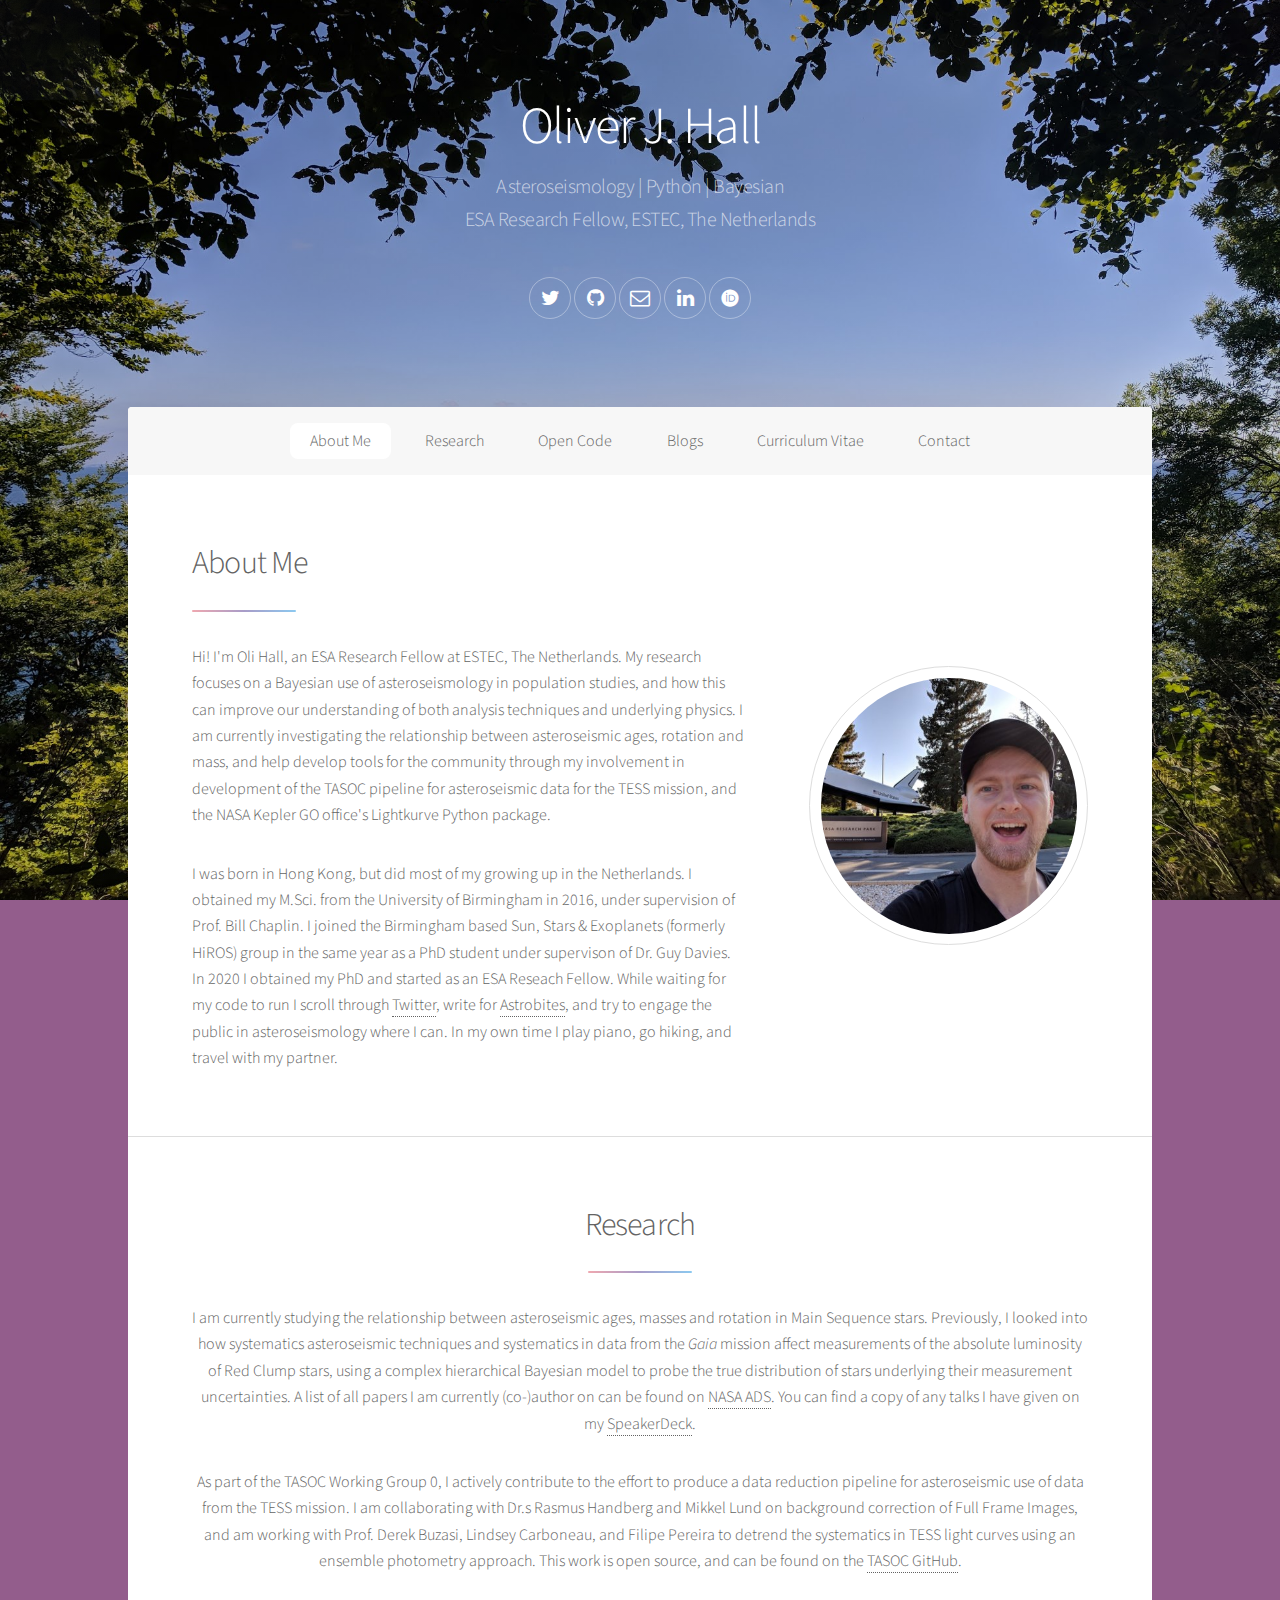
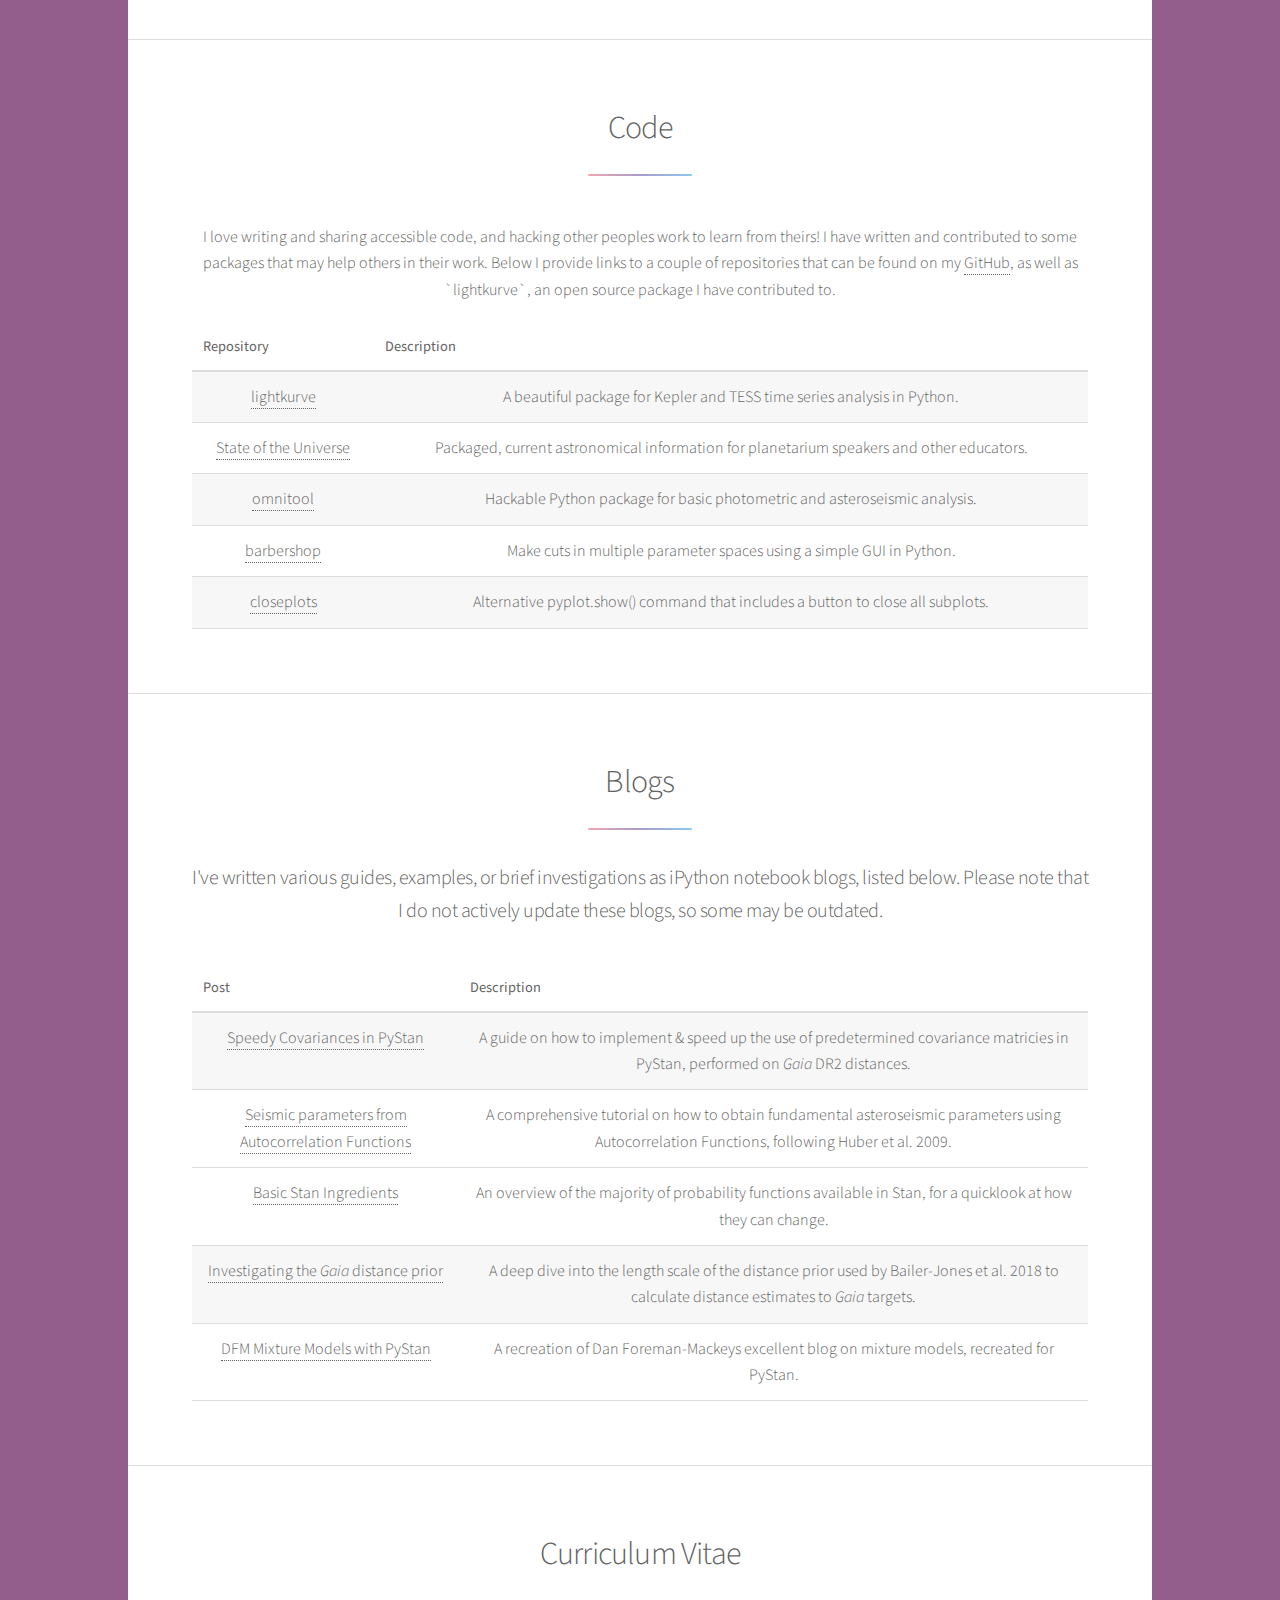
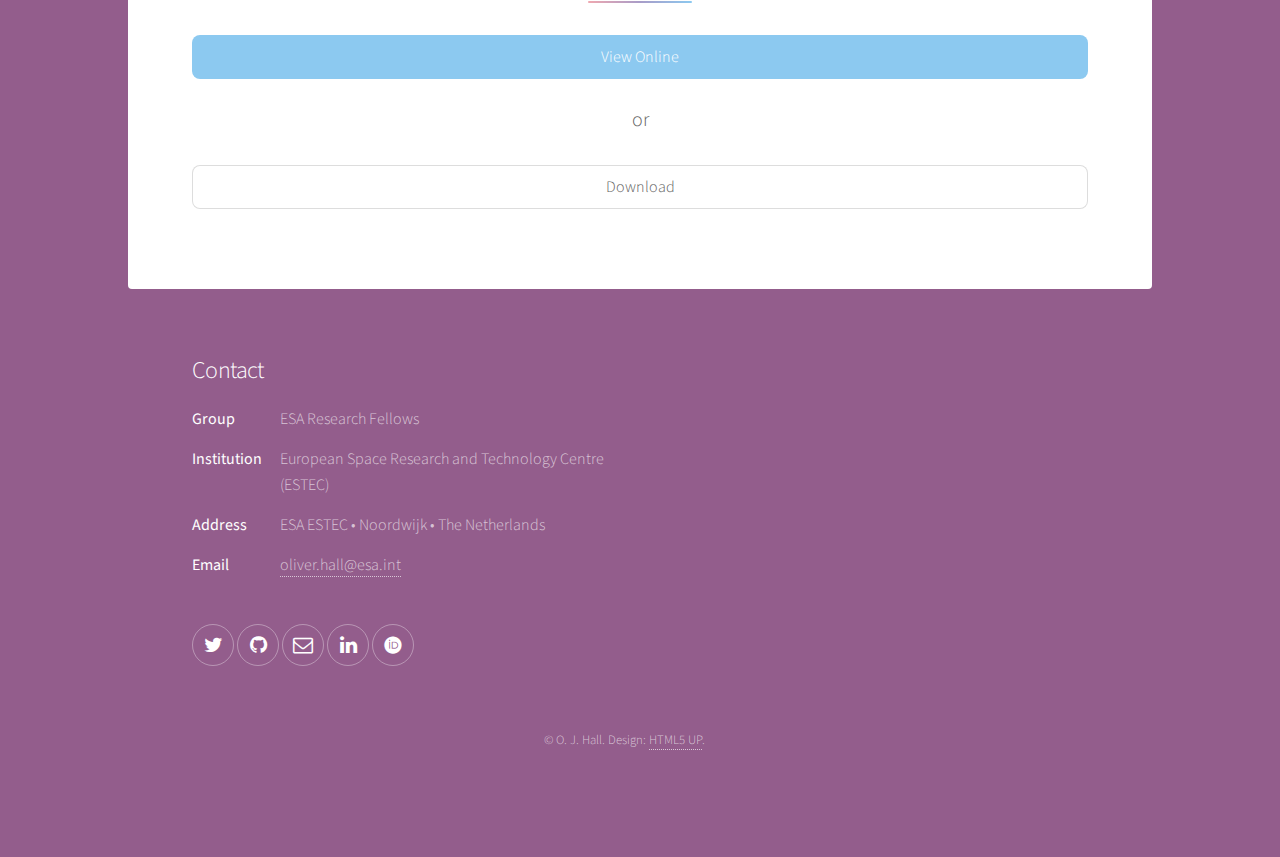
==== index.html @ f4981fb3 "Added new location" ====
<!DOCTYPE HTML>
<!--
	Stellar by HTML5 UP
	html5up.net | @ajlkn
	Free for personal and commercial use under the CCA 3.0 license (html5up.net/license)
-->
<html>
	<head>
		<title>O. J. Hall - Asteroseismologist</title>
		<meta charset="utf-8" />
		<meta name="viewport" content="width=device-width, initial-scale=1" />
		<link rel="stylesheet" href="assets/css/main.css" />
		<script src="//code.jquery.com/jquery-1.10.2.js"></script>
		<script>
			$(function(){
				$("#footer").load("footer.html");
			});
		</script>

		<!--[if lte IE 8]><script src="assets/js/ie/html5shiv.js"></script><![endif]-->
		<!--[if lte IE 9]><link rel="stylesheet" href="assets/css/ie9.css" /><![endif]-->
		<!--[if lte IE 8]><link rel="stylesheet" href="assets/css/ie8.css" /><![endif]-->

	</head>
	<body>

		<!-- Wrapper -->
			<div id="wrapper">

				<!-- Header -->
					<header id="header" class="alt">
						<!-- <span class="logo"><img src="images/avatar.png" alt="" /></span> -->
						<h1>Oliver J. Hall</text></h1>
					<p>Asteroseismology  |  Python  |  Bayesian<br/>
						ESA Research Fellow, ESTEC, The Netherlands<br/>
						<ul class="icons">
							<a href="https://www.twitter.com/asteronomer" class="icon fa-twitter alt"><span class="label">Twitter</span></a></li>
							<a href="https://www.github.com/ojhall94" class="icon fa-github alt"><span class="label">GitHub</span></a></li>
							<a href="mailto:oliver.hall@esa.int" class="icon fa-envelope-o alt"><span class="label">Email</span></a></li>
							<a href="https://www.linkedin.com/in/ojhall94/" class="icon fa-linkedin alt"><span class="label">LinkedIn</span></a></li>
							<a href="https://orcid.org/0000-0002-0468-4775" class="iconai ai-orcid alt"><span class="label">Orcid ID</span></a></li>
						</ul>
					</p>
					</header>

				<!-- Nav -->
					<nav id="nav">
						<ul>
							<li><a href="#intro" class="active">About Me</a></li>
							<li><a href="#research">Research</a></li>
							<li><a href="#code">Open Code</a></li>
							<li><a href="#blogs">Blogs</a></li>
							<li><a href="#cv">Curriculum Vitae</a></li>
							<li><a href="#footer">Contact</a></li>
						</ul>
					</nav>

				<!-- Main -->
					<div id="main">

						<!-- Introduction -->
							<section id="intro" class="main">
								<div class="spotlight">
									<div class="content">
										<header class="major">
											<h2>About Me</h2>
										</header>
										<p>Hi! I'm Oli Hall, an ESA Research Fellow at ESTEC, The Netherlands.
											My research focuses on a Bayesian use of asteroseismology in population studies,
											and how this can improve our understanding of both analysis techniques and underlying physics.
											I am currently investigating the relationship between asteroseismic ages, rotation and mass,
											and help develop tools for the community through my involvement in development of the TASOC pipeline for asteroseismic data
											for the TESS mission, and the NASA Kepler GO office's Lightkurve Python package.</p>

										<p>I was born in Hong Kong, but did most of my growing up in the Netherlands. I obtained my M.Sci. from the University of Birmingham in 2016,
											under supervision of Prof. Bill Chaplin. I joined the Birmingham based Sun, Stars & Exoplanets (formerly HiROS) group in the same year as a PhD
											student under supervison of Dr. Guy Davies. In 2020 I obtained my PhD and started as an ESA Reseach Fellow. While waiting for my code to run I scroll through <a href="https://www.twitter.com/asteronomer">Twitter</a>,
											write for <a href="https://www.astrobites.com">Astrobites</a>, and try to engage the public in asteroseismology where I can.
											In my own time I play piano, go hiking, and travel with my partner.
									</div>
									<span class="image"><img src="images/avatar3.jpg" alt="" /></span>
								</div>
							</section>

						<!-- First Section -->
							<section id="research" class="main special">
								<div class="spotlight">
									<div class="content">
								<header class="major">
									<h2>Research</h2>
								</header>

									<p>I am currently studying the relationship between asteroseismic ages, masses and rotation in Main Sequence stars.
										Previously, I looked into how systematics asteroseismic techniques and systematics in data from the <i>Gaia</i> mission affect
										measurements of the absolute luminosity of Red Clump stars, using a complex hierarchical Bayesian model to probe the true distribution
										of stars underlying their measurement uncertainties.

									A list of all papers I am currently (co-)author on can be found on
									<a href="https://ui.adsabs.harvard.edu/#search/q=orcid%3A0000-0002-0468-4775&sort=date%20desc%2C%20bibcode%20desc&p_=0">NASA ADS</a>.
									You can find a copy of any talks I have given on my <a href="https://speakerdeck.com/ojhall94">SpeakerDeck</a>.
								</p>
								<p>As part of the TASOC Working Group 0, I actively contribute to the effort to produce a data reduction pipeline for asteroseismic use of data from the TESS mission.
									I am collaborating with Dr.s Rasmus Handberg and Mikkel Lund on background correction of Full Frame Images, and am working with Prof. Derek Buzasi, Lindsey Carboneau, and Filipe Pereira to detrend
									the systematics in TESS light curves using an ensemble photometry approach. This work is open source, and can be found on the <a href="https://www.github.com/TASOC">TASOC GitHub</a>.
								</div>
							</div>
							</section>

						<!-- Second Section -->
							<section id="code" class="main special">
								<header class="major">
									<h2>Code</h2>
								</header>

									<p>I love writing and sharing accessible code, and hacking other peoples work to learn from theirs!
								  I have written and contributed to some packages that may help others in their work.
									Below I provide links to a couple of repositories
								that can be found on my <a href="https://www.github.com/ojhall94/">GitHub</a>, as well as `lightkurve`, an open source package I have contributed to.</p>
									<div class="table-wrapper">
									<table>
										<thead>
											<tr>
												<th>Repository</th>
												<th>Description</th>
											</tr>
										</thead>
										<tbody>
											<tr>
												<td><a href="https://github.com/KeplerGO/lightkurve">lightkurve</a></td>
												<td>A beautiful package for Kepler and TESS time series analysis in Python.</td>
											</tr>
											<tr>
												<td><a href="https://github.com/ojhall94/stateoftheuniverse">State of the Universe</a></td>
												<td>Packaged, current astronomical information for planetarium speakers and other educators.</td>
											</tr>
											<tr>
												<td><a href="https://github.com/ojhall94/omnitool">omnitool</a></td>
												<td>Hackable Python package for basic photometric and asteroseismic analysis.</td>
											</tr>
											<tr>
												<td><a href="https://github.com/ojhall94/barbershop">barbershop</a></td>
												<td>Make cuts in multiple parameter spaces using a simple GUI in Python.</td>
											</tr>
											<tr>
												<td><a href="https://github.com/ojhall94/closeplots">closeplots</a></td>
												<td>Alternative pyplot.show() command that includes a button to close all subplots.</td>
											</tr>
										</tbody>
									</table>
								</div>

							</section>

						<!-- Get Started -->
							<section id="blogs" class="main special">
								<header class="major">
									<h2>Blogs</h2>
									<p>I've written various guides, examples, or brief investigations as iPython notebook blogs, listed below. Please note that I do not actively update these blogs, so some may be outdated.</p>
								</header>
								<div class="table-wrapper">
									<table>
										<thead>
											<tr>
												<th>Post</th>
												<th>Description</th>
											</tr>
										</thead>
										<tbody>
											<tr>
												<td><a href="blogs/covariances_blog.html">Speedy Covariances in PyStan</a></td>
												<td>A guide on how to implement & speed up the use of predetermined covariance matricies in PyStan, performed on <i>Gaia</i> DR2 distances.</td>
											</tr>
											<tr>
												<td><a href="blogs/autocorrelate.html">Seismic parameters from Autocorrelation Functions</a></td>
												<td>A comprehensive tutorial on how to obtain fundamental asteroseismic parameters using Autocorrelation Functions, following Huber et al. 2009.</td>
											</tr>
											<tr>
											<tr>
												<td><a href="blogs/raw_stan_ingredients.html">Basic Stan Ingredients</a></td>
												<td>An overview of the majority of probability functions available in Stan, for a quicklook at how they can change.</td>
											</tr>
											<tr>
												<td><a href="blogs/distances_blog.html">Investigating the <i>Gaia</i> distance prior</a></td>
												<td>A deep dive into the length scale of the distance prior used by Bailer-Jones et al. 2018 to calculate distance estimates to <i>Gaia</i> targets.</td>
											</tr>
											<tr>
												<td><a href="blogs/dfm_mm_stan_example.html">DFM Mixture Models with PyStan</a></td>
												<td>A recreation of Dan Foreman-Mackeys excellent blog on mixture models, recreated for PyStan.</td>
											</tr>
											<!-- <tr>
												<td><a href="blogs/covariances_blog.html">Parallax covariances in <i>Gaia</i> with Pystan</a></td>
												<td>A tutorial on how to account for parallax covariances when calculating distance from <i>Gaia</i> parallaxes, and how to optimise the process in Pystan.</td>
											</tr> -->
										</tbody>
									</table>
								</div>
							</section>

							<section id="cv", class="main special">
								<header class="major">
									<h2>Curriculum Vitae</h2>
									<ul class="actions vertical">
									<li><a href="ojhall-cv.pdf" class="button special fit">View Online</a></li>
									<br/>
									<h3>or</h3>
									<li><a href="ojhall-cv.pdf" class="button fit" download>Download</a></li>
								</ul>
							</section>

						<!-- Get Started -->

					</div>

				<!-- Footer -->
				<footer id="footer">
		      <script src="footer.js"></script>
				</footer>
			</div>

		<!-- Scripts -->
			<script src="assets/js/jquery.min.js"></script>
			<script src="assets/js/jquery.scrollex.min.js"></script>
			<script src="assets/js/jquery.scrolly.min.js"></script>
			<script src="assets/js/skel.min.js"></script>
			<script src="assets/js/util.js"></script>
			<!--[if lte IE 8]><script src="assets/js/ie/respond.min.js"></script><![endif]-->
			<script src="assets/js/main.js"></script>

	</body>
</html>
---- assets/css/main.css ----
@import url(font-awesome.min.css);
@import url(academicons.min.css);
@import "https://fonts.googleapis.com/css?family=Source+Sans+Pro:300,400";

/*
	Stellar by HTML5 UP
	html5up.net | @ajlkn
	Free for personal and commercial use under the CCA 3.0 license (html5up.net/license)
*/

/* Reset */

	html, body, div, span, applet, object, iframe, h1, h2, h3, h4, h5, h6, p, blockquote, pre, a, abbr, acronym, address, big, cite, code, del, dfn, em, img, ins, kbd, q, s, samp, small, strike, strong, sub, sup, tt, var, b, u, i, center, dl, dt, dd, ol, ul, li, fieldset, form, label, legend, table, caption, tbody, tfoot, thead, tr, th, td, article, aside, canvas, details, embed, figure, figcaption, footer, header, hgroup, menu, nav, output, ruby, section, summary, time, mark, audio, video {
		margin: 0;
		padding: 0;
		border: 0;
		font-size: 100%;
		font: inherit;
		vertical-align: baseline;
	}

	article, aside, details, figcaption, figure, footer, header, hgroup, menu, nav, section {
		display: block;
	}

	body {
		line-height: 1;
	}

	ol, ul {
		list-style: none;
	}

	blockquote, q {
		quotes: none;
	}

	blockquote:before, blockquote:after, q:before, q:after {
		content: '';
		content: none;
	}

	table {
		border-collapse: collapse;
		border-spacing: 0;
	}

	body {
		-webkit-text-size-adjust: none;
	}

/* Box Model */

	*, *:before, *:after {
		-moz-box-sizing: border-box;
		-webkit-box-sizing: border-box;
		box-sizing: border-box;
	}

/* Grid */

	.row {
		border-bottom: solid 1px transparent;
		-moz-box-sizing: border-box;
		-webkit-box-sizing: border-box;
		box-sizing: border-box;
	}

	.row > * {
		float: left;
		-moz-box-sizing: border-box;
		-webkit-box-sizing: border-box;
		box-sizing: border-box;
	}

	.row:after, .row:before {
		content: '';
		display: block;
		clear: both;
		height: 0;
	}

	.row.uniform > * > :first-child {
		margin-top: 0;
	}

	.row.uniform > * > :last-child {
		margin-bottom: 0;
	}

	.row.\30 \25 > * {
		padding: 0 0 0 0em;
	}

	.row.\30 \25 {
		margin: 0 0 -1px 0em;
	}

	.row.uniform.\30 \25 > * {
		padding: 0em 0 0 0em;
	}

	.row.uniform.\30 \25 {
		margin: 0em 0 -1px 0em;
	}

	.row > * {
		padding: 0 0 0 1.5em;
	}

	.row {
		margin: 0 0 -1px -1.5em;
	}

	.row.uniform > * {
		padding: 1.5em 0 0 1.5em;
	}

	.row.uniform {
		margin: -1.5em 0 -1px -1.5em;
	}

	.row.\32 00\25 > * {
		padding: 0 0 0 3em;
	}

	.row.\32 00\25 {
		margin: 0 0 -1px -3em;
	}

	.row.uniform.\32 00\25 > * {
		padding: 3em 0 0 3em;
	}

	.row.uniform.\32 00\25 {
		margin: -3em 0 -1px -3em;
	}

	.row.\31 50\25 > * {
		padding: 0 0 0 2.25em;
	}

	.row.\31 50\25 {
		margin: 0 0 -1px -2.25em;
	}

	.row.uniform.\31 50\25 > * {
		padding: 2.25em 0 0 2.25em;
	}

	.row.uniform.\31 50\25 {
		margin: -2.25em 0 -1px -2.25em;
	}

	.row.\35 0\25 > * {
		padding: 0 0 0 0.75em;
	}

	.row.\35 0\25 {
		margin: 0 0 -1px -0.75em;
	}

	.row.uniform.\35 0\25 > * {
		padding: 0.75em 0 0 0.75em;
	}

	.row.uniform.\35 0\25 {
		margin: -0.75em 0 -1px -0.75em;
	}

	.row.\32 5\25 > * {
		padding: 0 0 0 0.375em;
	}

	.row.\32 5\25 {
		margin: 0 0 -1px -0.375em;
	}

	.row.uniform.\32 5\25 > * {
		padding: 0.375em 0 0 0.375em;
	}

	.row.uniform.\32 5\25 {
		margin: -0.375em 0 -1px -0.375em;
	}

	.\31 2u, .\31 2u\24 {
		width: 100%;
		clear: none;
		margin-left: 0;
	}

	.\31 1u, .\31 1u\24 {
		width: 91.6666666667%;
		clear: none;
		margin-left: 0;
	}

	.\31 0u, .\31 0u\24 {
		width: 83.3333333333%;
		clear: none;
		margin-left: 0;
	}

	.\39 u, .\39 u\24 {
		width: 75%;
		clear: none;
		margin-left: 0;
	}

	.\38 u, .\38 u\24 {
		width: 66.6666666667%;
		clear: none;
		margin-left: 0;
	}

	.\37 u, .\37 u\24 {
		width: 58.3333333333%;
		clear: none;
		margin-left: 0;
	}

	.\36 u, .\36 u\24 {
		width: 50%;
		clear: none;
		margin-left: 0;
	}

	.\35 u, .\35 u\24 {
		width: 41.6666666667%;
		clear: none;
		margin-left: 0;
	}

	.\34 u, .\34 u\24 {
		width: 33.3333333333%;
		clear: none;
		margin-left: 0;
	}

	.\33 u, .\33 u\24 {
		width: 25%;
		clear: none;
		margin-left: 0;
	}

	.\32 u, .\32 u\24 {
		width: 16.6666666667%;
		clear: none;
		margin-left: 0;
	}

	.\31 u, .\31 u\24 {
		width: 8.3333333333%;
		clear: none;
		margin-left: 0;
	}

	.\31 2u\24 + *,
	.\31 1u\24 + *,
	.\31 0u\24 + *,
	.\39 u\24 + *,
	.\38 u\24 + *,
	.\37 u\24 + *,
	.\36 u\24 + *,
	.\35 u\24 + *,
	.\34 u\24 + *,
	.\33 u\24 + *,
	.\32 u\24 + *,
	.\31 u\24 + * {
		clear: left;
	}

	.\-11u {
		margin-left: 91.66667%;
	}

	.\-10u {
		margin-left: 83.33333%;
	}

	.\-9u {
		margin-left: 75%;
	}

	.\-8u {
		margin-left: 66.66667%;
	}

	.\-7u {
		margin-left: 58.33333%;
	}

	.\-6u {
		margin-left: 50%;
	}

	.\-5u {
		margin-left: 41.66667%;
	}

	.\-4u {
		margin-left: 33.33333%;
	}

	.\-3u {
		margin-left: 25%;
	}

	.\-2u {
		margin-left: 16.66667%;
	}

	.\-1u {
		margin-left: 8.33333%;
	}

	@media screen and (max-width: 1680px) {

		.row > * {
			padding: 0 0 0 1.5em;
		}

		.row {
			margin: 0 0 -1px -1.5em;
		}

		.row.uniform > * {
			padding: 1.5em 0 0 1.5em;
		}

		.row.uniform {
			margin: -1.5em 0 -1px -1.5em;
		}

		.row.\32 00\25 > * {
			padding: 0 0 0 3em;
		}

		.row.\32 00\25 {
			margin: 0 0 -1px -3em;
		}

		.row.uniform.\32 00\25 > * {
			padding: 3em 0 0 3em;
		}

		.row.uniform.\32 00\25 {
			margin: -3em 0 -1px -3em;
		}

		.row.\31 50\25 > * {
			padding: 0 0 0 2.25em;
		}

		.row.\31 50\25 {
			margin: 0 0 -1px -2.25em;
		}

		.row.uniform.\31 50\25 > * {
			padding: 2.25em 0 0 2.25em;
		}

		.row.uniform.\31 50\25 {
			margin: -2.25em 0 -1px -2.25em;
		}

		.row.\35 0\25 > * {
			padding: 0 0 0 0.75em;
		}

		.row.\35 0\25 {
			margin: 0 0 -1px -0.75em;
		}

		.row.uniform.\35 0\25 > * {
			padding: 0.75em 0 0 0.75em;
		}

		.row.uniform.\35 0\25 {
			margin: -0.75em 0 -1px -0.75em;
		}

		.row.\32 5\25 > * {
			padding: 0 0 0 0.375em;
		}

		.row.\32 5\25 {
			margin: 0 0 -1px -0.375em;
		}

		.row.uniform.\32 5\25 > * {
			padding: 0.375em 0 0 0.375em;
		}

		.row.uniform.\32 5\25 {
			margin: -0.375em 0 -1px -0.375em;
		}

		.\31 2u\28xlarge\29, .\31 2u\24\28xlarge\29 {
			width: 100%;
			clear: none;
			margin-left: 0;
		}

		.\31 1u\28xlarge\29, .\31 1u\24\28xlarge\29 {
			width: 91.6666666667%;
			clear: none;
			margin-left: 0;
		}

		.\31 0u\28xlarge\29, .\31 0u\24\28xlarge\29 {
			width: 83.3333333333%;
			clear: none;
			margin-left: 0;
		}

		.\39 u\28xlarge\29, .\39 u\24\28xlarge\29 {
			width: 75%;
			clear: none;
			margin-left: 0;
		}

		.\38 u\28xlarge\29, .\38 u\24\28xlarge\29 {
			width: 66.6666666667%;
			clear: none;
			margin-left: 0;
		}

		.\37 u\28xlarge\29, .\37 u\24\28xlarge\29 {
			width: 58.3333333333%;
			clear: none;
			margin-left: 0;
		}

		.\36 u\28xlarge\29, .\36 u\24\28xlarge\29 {
			width: 50%;
			clear: none;
			margin-left: 0;
		}

		.\35 u\28xlarge\29, .\35 u\24\28xlarge\29 {
			width: 41.6666666667%;
			clear: none;
			margin-left: 0;
		}

		.\34 u\28xlarge\29, .\34 u\24\28xlarge\29 {
			width: 33.3333333333%;
			clear: none;
			margin-left: 0;
		}

		.\33 u\28xlarge\29, .\33 u\24\28xlarge\29 {
			width: 25%;
			clear: none;
			margin-left: 0;
		}

		.\32 u\28xlarge\29, .\32 u\24\28xlarge\29 {
			width: 16.6666666667%;
			clear: none;
			margin-left: 0;
		}

		.\31 u\28xlarge\29, .\31 u\24\28xlarge\29 {
			width: 8.3333333333%;
			clear: none;
			margin-left: 0;
		}

		.\31 2u\24\28xlarge\29 + *,
		.\31 1u\24\28xlarge\29 + *,
		.\31 0u\24\28xlarge\29 + *,
		.\39 u\24\28xlarge\29 + *,
		.\38 u\24\28xlarge\29 + *,
		.\37 u\24\28xlarge\29 + *,
		.\36 u\24\28xlarge\29 + *,
		.\35 u\24\28xlarge\29 + *,
		.\34 u\24\28xlarge\29 + *,
		.\33 u\24\28xlarge\29 + *,
		.\32 u\24\28xlarge\29 + *,
		.\31 u\24\28xlarge\29 + * {
			clear: left;
		}

		.\-11u\28xlarge\29 {
			margin-left: 91.66667%;
		}

		.\-10u\28xlarge\29 {
			margin-left: 83.33333%;
		}

		.\-9u\28xlarge\29 {
			margin-left: 75%;
		}

		.\-8u\28xlarge\29 {
			margin-left: 66.66667%;
		}

		.\-7u\28xlarge\29 {
			margin-left: 58.33333%;
		}

		.\-6u\28xlarge\29 {
			margin-left: 50%;
		}

		.\-5u\28xlarge\29 {
			margin-left: 41.66667%;
		}

		.\-4u\28xlarge\29 {
			margin-left: 33.33333%;
		}

		.\-3u\28xlarge\29 {
			margin-left: 25%;
		}

		.\-2u\28xlarge\29 {
			margin-left: 16.66667%;
		}

		.\-1u\28xlarge\29 {
			margin-left: 8.33333%;
		}

	}

	@media screen and (max-width: 1280px) {

		.row > * {
			padding: 0 0 0 1.5em;
		}

		.row {
			margin: 0 0 -1px -1.5em;
		}

		.row.uniform > * {
			padding: 1.5em 0 0 1.5em;
		}

		.row.uniform {
			margin: -1.5em 0 -1px -1.5em;
		}

		.row.\32 00\25 > * {
			padding: 0 0 0 3em;
		}

		.row.\32 00\25 {
			margin: 0 0 -1px -3em;
		}

		.row.uniform.\32 00\25 > * {
			padding: 3em 0 0 3em;
		}

		.row.uniform.\32 00\25 {
			margin: -3em 0 -1px -3em;
		}

		.row.\31 50\25 > * {
			padding: 0 0 0 2.25em;
		}

		.row.\31 50\25 {
			margin: 0 0 -1px -2.25em;
		}

		.row.uniform.\31 50\25 > * {
			padding: 2.25em 0 0 2.25em;
		}

		.row.uniform.\31 50\25 {
			margin: -2.25em 0 -1px -2.25em;
		}

		.row.\35 0\25 > * {
			padding: 0 0 0 0.75em;
		}

		.row.\35 0\25 {
			margin: 0 0 -1px -0.75em;
		}

		.row.uniform.\35 0\25 > * {
			padding: 0.75em 0 0 0.75em;
		}

		.row.uniform.\35 0\25 {
			margin: -0.75em 0 -1px -0.75em;
		}

		.row.\32 5\25 > * {
			padding: 0 0 0 0.375em;
		}

		.row.\32 5\25 {
			margin: 0 0 -1px -0.375em;
		}

		.row.uniform.\32 5\25 > * {
			padding: 0.375em 0 0 0.375em;
		}

		.row.uniform.\32 5\25 {
			margin: -0.375em 0 -1px -0.375em;
		}

		.\31 2u\28large\29, .\31 2u\24\28large\29 {
			width: 100%;
			clear: none;
			margin-left: 0;
		}

		.\31 1u\28large\29, .\31 1u\24\28large\29 {
			width: 91.6666666667%;
			clear: none;
			margin-left: 0;
		}

		.\31 0u\28large\29, .\31 0u\24\28large\29 {
			width: 83.3333333333%;
			clear: none;
			margin-left: 0;
		}

		.\39 u\28large\29, .\39 u\24\28large\29 {
			width: 75%;
			clear: none;
			margin-left: 0;
		}

		.\38 u\28large\29, .\38 u\24\28large\29 {
			width: 66.6666666667%;
			clear: none;
			margin-left: 0;
		}

		.\37 u\28large\29, .\37 u\24\28large\29 {
			width: 58.3333333333%;
			clear: none;
			margin-left: 0;
		}

		.\36 u\28large\29, .\36 u\24\28large\29 {
			width: 50%;
			clear: none;
			margin-left: 0;
		}

		.\35 u\28large\29, .\35 u\24\28large\29 {
			width: 41.6666666667%;
			clear: none;
			margin-left: 0;
		}

		.\34 u\28large\29, .\34 u\24\28large\29 {
			width: 33.3333333333%;
			clear: none;
			margin-left: 0;
		}

		.\33 u\28large\29, .\33 u\24\28large\29 {
			width: 25%;
			clear: none;
			margin-left: 0;
		}

		.\32 u\28large\29, .\32 u\24\28large\29 {
			width: 16.6666666667%;
			clear: none;
			margin-left: 0;
		}

		.\31 u\28large\29, .\31 u\24\28large\29 {
			width: 8.3333333333%;
			clear: none;
			margin-left: 0;
		}

		.\31 2u\24\28large\29 + *,
		.\31 1u\24\28large\29 + *,
		.\31 0u\24\28large\29 + *,
		.\39 u\24\28large\29 + *,
		.\38 u\24\28large\29 + *,
		.\37 u\24\28large\29 + *,
		.\36 u\24\28large\29 + *,
		.\35 u\24\28large\29 + *,
		.\34 u\24\28large\29 + *,
		.\33 u\24\28large\29 + *,
		.\32 u\24\28large\29 + *,
		.\31 u\24\28large\29 + * {
			clear: left;
		}

		.\-11u\28large\29 {
			margin-left: 91.66667%;
		}

		.\-10u\28large\29 {
			margin-left: 83.33333%;
		}

		.\-9u\28large\29 {
			margin-left: 75%;
		}

		.\-8u\28large\29 {
			margin-left: 66.66667%;
		}

		.\-7u\28large\29 {
			margin-left: 58.33333%;
		}

		.\-6u\28large\29 {
			margin-left: 50%;
		}

		.\-5u\28large\29 {
			margin-left: 41.66667%;
		}

		.\-4u\28large\29 {
			margin-left: 33.33333%;
		}

		.\-3u\28large\29 {
			margin-left: 25%;
		}

		.\-2u\28large\29 {
			margin-left: 16.66667%;
		}

		.\-1u\28large\29 {
			margin-left: 8.33333%;
		}

	}

	@media screen and (max-width: 980px) {

		.row > * {
			padding: 0 0 0 1.5em;
		}

		.row {
			margin: 0 0 -1px -1.5em;
		}

		.row.uniform > * {
			padding: 1.5em 0 0 1.5em;
		}

		.row.uniform {
			margin: -1.5em 0 -1px -1.5em;
		}

		.row.\32 00\25 > * {
			padding: 0 0 0 3em;
		}

		.row.\32 00\25 {
			margin: 0 0 -1px -3em;
		}

		.row.uniform.\32 00\25 > * {
			padding: 3em 0 0 3em;
		}

		.row.uniform.\32 00\25 {
			margin: -3em 0 -1px -3em;
		}

		.row.\31 50\25 > * {
			padding: 0 0 0 2.25em;
		}

		.row.\31 50\25 {
			margin: 0 0 -1px -2.25em;
		}

		.row.uniform.\31 50\25 > * {
			padding: 2.25em 0 0 2.25em;
		}

		.row.uniform.\31 50\25 {
			margin: -2.25em 0 -1px -2.25em;
		}

		.row.\35 0\25 > * {
			padding: 0 0 0 0.75em;
		}

		.row.\35 0\25 {
			margin: 0 0 -1px -0.75em;
		}

		.row.uniform.\35 0\25 > * {
			padding: 0.75em 0 0 0.75em;
		}

		.row.uniform.\35 0\25 {
			margin: -0.75em 0 -1px -0.75em;
		}

		.row.\32 5\25 > * {
			padding: 0 0 0 0.375em;
		}

		.row.\32 5\25 {
			margin: 0 0 -1px -0.375em;
		}

		.row.uniform.\32 5\25 > * {
			padding: 0.375em 0 0 0.375em;
		}

		.row.uniform.\32 5\25 {
			margin: -0.375em 0 -1px -0.375em;
		}

		.\31 2u\28medium\29, .\31 2u\24\28medium\29 {
			width: 100%;
			clear: none;
			margin-left: 0;
		}

		.\31 1u\28medium\29, .\31 1u\24\28medium\29 {
			width: 91.6666666667%;
			clear: none;
			margin-left: 0;
		}

		.\31 0u\28medium\29, .\31 0u\24\28medium\29 {
			width: 83.3333333333%;
			clear: none;
			margin-left: 0;
		}

		.\39 u\28medium\29, .\39 u\24\28medium\29 {
			width: 75%;
			clear: none;
			margin-left: 0;
		}

		.\38 u\28medium\29, .\38 u\24\28medium\29 {
			width: 66.6666666667%;
			clear: none;
			margin-left: 0;
		}

		.\37 u\28medium\29, .\37 u\24\28medium\29 {
			width: 58.3333333333%;
			clear: none;
			margin-left: 0;
		}

		.\36 u\28medium\29, .\36 u\24\28medium\29 {
			width: 50%;
			clear: none;
			margin-left: 0;
		}

		.\35 u\28medium\29, .\35 u\24\28medium\29 {
			width: 41.6666666667%;
			clear: none;
			margin-left: 0;
		}

		.\34 u\28medium\29, .\34 u\24\28medium\29 {
			width: 33.3333333333%;
			clear: none;
			margin-left: 0;
		}

		.\33 u\28medium\29, .\33 u\24\28medium\29 {
			width: 25%;
			clear: none;
			margin-left: 0;
		}

		.\32 u\28medium\29, .\32 u\24\28medium\29 {
			width: 16.6666666667%;
			clear: none;
			margin-left: 0;
		}

		.\31 u\28medium\29, .\31 u\24\28medium\29 {
			width: 8.3333333333%;
			clear: none;
			margin-left: 0;
		}

		.\31 2u\24\28medium\29 + *,
		.\31 1u\24\28medium\29 + *,
		.\31 0u\24\28medium\29 + *,
		.\39 u\24\28medium\29 + *,
		.\38 u\24\28medium\29 + *,
		.\37 u\24\28medium\29 + *,
		.\36 u\24\28medium\29 + *,
		.\35 u\24\28medium\29 + *,
		.\34 u\24\28medium\29 + *,
		.\33 u\24\28medium\29 + *,
		.\32 u\24\28medium\29 + *,
		.\31 u\24\28medium\29 + * {
			clear: left;
		}

		.\-11u\28medium\29 {
			margin-left: 91.66667%;
		}

		.\-10u\28medium\29 {
			margin-left: 83.33333%;
		}

		.\-9u\28medium\29 {
			margin-left: 75%;
		}

		.\-8u\28medium\29 {
			margin-left: 66.66667%;
		}

		.\-7u\28medium\29 {
			margin-left: 58.33333%;
		}

		.\-6u\28medium\29 {
			margin-left: 50%;
		}

		.\-5u\28medium\29 {
			margin-left: 41.66667%;
		}

		.\-4u\28medium\29 {
			margin-left: 33.33333%;
		}

		.\-3u\28medium\29 {
			margin-left: 25%;
		}

		.\-2u\28medium\29 {
			margin-left: 16.66667%;
		}

		.\-1u\28medium\29 {
			margin-left: 8.33333%;
		}

	}

	@media screen and (max-width: 736px) {

		.row > * {
			padding: 0 0 0 1em;
		}

		.row {
			margin: 0 0 -1px -1em;
		}

		.row.uniform > * {
			padding: 1em 0 0 1em;
		}

		.row.uniform {
			margin: -1em 0 -1px -1em;
		}

		.row.\32 00\25 > * {
			padding: 0 0 0 2em;
		}

		.row.\32 00\25 {
			margin: 0 0 -1px -2em;
		}

		.row.uniform.\32 00\25 > * {
			padding: 2em 0 0 2em;
		}

		.row.uniform.\32 00\25 {
			margin: -2em 0 -1px -2em;
		}

		.row.\31 50\25 > * {
			padding: 0 0 0 1.5em;
		}

		.row.\31 50\25 {
			margin: 0 0 -1px -1.5em;
		}

		.row.uniform.\31 50\25 > * {
			padding: 1.5em 0 0 1.5em;
		}

		.row.uniform.\31 50\25 {
			margin: -1.5em 0 -1px -1.5em;
		}

		.row.\35 0\25 > * {
			padding: 0 0 0 0.5em;
		}

		.row.\35 0\25 {
			margin: 0 0 -1px -0.5em;
		}

		.row.uniform.\35 0\25 > * {
			padding: 0.5em 0 0 0.5em;
		}

		.row.uniform.\35 0\25 {
			margin: -0.5em 0 -1px -0.5em;
		}

		.row.\32 5\25 > * {
			padding: 0 0 0 0.25em;
		}

		.row.\32 5\25 {
			margin: 0 0 -1px -0.25em;
		}

		.row.uniform.\32 5\25 > * {
			padding: 0.25em 0 0 0.25em;
		}

		.row.uniform.\32 5\25 {
			margin: -0.25em 0 -1px -0.25em;
		}

		.\31 2u\28small\29, .\31 2u\24\28small\29 {
			width: 100%;
			clear: none;
			margin-left: 0;
		}

		.\31 1u\28small\29, .\31 1u\24\28small\29 {
			width: 91.6666666667%;
			clear: none;
			margin-left: 0;
		}

		.\31 0u\28small\29, .\31 0u\24\28small\29 {
			width: 83.3333333333%;
			clear: none;
			margin-left: 0;
		}

		.\39 u\28small\29, .\39 u\24\28small\29 {
			width: 75%;
			clear: none;
			margin-left: 0;
		}

		.\38 u\28small\29, .\38 u\24\28small\29 {
			width: 66.6666666667%;
			clear: none;
			margin-left: 0;
		}

		.\37 u\28small\29, .\37 u\24\28small\29 {
			width: 58.3333333333%;
			clear: none;
			margin-left: 0;
		}

		.\36 u\28small\29, .\36 u\24\28small\29 {
			width: 50%;
			clear: none;
			margin-left: 0;
		}

		.\35 u\28small\29, .\35 u\24\28small\29 {
			width: 41.6666666667%;
			clear: none;
			margin-left: 0;
		}

		.\34 u\28small\29, .\34 u\24\28small\29 {
			width: 33.3333333333%;
			clear: none;
			margin-left: 0;
		}

		.\33 u\28small\29, .\33 u\24\28small\29 {
			width: 25%;
			clear: none;
			margin-left: 0;
		}

		.\32 u\28small\29, .\32 u\24\28small\29 {
			width: 16.6666666667%;
			clear: none;
			margin-left: 0;
		}

		.\31 u\28small\29, .\31 u\24\28small\29 {
			width: 8.3333333333%;
			clear: none;
			margin-left: 0;
		}

		.\31 2u\24\28small\29 + *,
		.\31 1u\24\28small\29 + *,
		.\31 0u\24\28small\29 + *,
		.\39 u\24\28small\29 + *,
		.\38 u\24\28small\29 + *,
		.\37 u\24\28small\29 + *,
		.\36 u\24\28small\29 + *,
		.\35 u\24\28small\29 + *,
		.\34 u\24\28small\29 + *,
		.\33 u\24\28small\29 + *,
		.\32 u\24\28small\29 + *,
		.\31 u\24\28small\29 + * {
			clear: left;
		}

		.\-11u\28small\29 {
			margin-left: 91.66667%;
		}

		.\-10u\28small\29 {
			margin-left: 83.33333%;
		}

		.\-9u\28small\29 {
			margin-left: 75%;
		}

		.\-8u\28small\29 {
			margin-left: 66.66667%;
		}

		.\-7u\28small\29 {
			margin-left: 58.33333%;
		}

		.\-6u\28small\29 {
			margin-left: 50%;
		}

		.\-5u\28small\29 {
			margin-left: 41.66667%;
		}

		.\-4u\28small\29 {
			margin-left: 33.33333%;
		}

		.\-3u\28small\29 {
			margin-left: 25%;
		}

		.\-2u\28small\29 {
			margin-left: 16.66667%;
		}

		.\-1u\28small\29 {
			margin-left: 8.33333%;
		}

	}

	@media screen and (max-width: 480px) {

		.row > * {
			padding: 0 0 0 1em;
		}

		.row {
			margin: 0 0 -1px -1em;
		}

		.row.uniform > * {
			padding: 1em 0 0 1em;
		}

		.row.uniform {
			margin: -1em 0 -1px -1em;
		}

		.row.\32 00\25 > * {
			padding: 0 0 0 2em;
		}

		.row.\32 00\25 {
			margin: 0 0 -1px -2em;
		}

		.row.uniform.\32 00\25 > * {
			padding: 2em 0 0 2em;
		}

		.row.uniform.\32 00\25 {
			margin: -2em 0 -1px -2em;
		}

		.row.\31 50\25 > * {
			padding: 0 0 0 1.5em;
		}

		.row.\31 50\25 {
			margin: 0 0 -1px -1.5em;
		}

		.row.uniform.\31 50\25 > * {
			padding: 1.5em 0 0 1.5em;
		}

		.row.uniform.\31 50\25 {
			margin: -1.5em 0 -1px -1.5em;
		}

		.row.\35 0\25 > * {
			padding: 0 0 0 0.5em;
		}

		.row.\35 0\25 {
			margin: 0 0 -1px -0.5em;
		}

		.row.uniform.\35 0\25 > * {
			padding: 0.5em 0 0 0.5em;
		}

		.row.uniform.\35 0\25 {
			margin: -0.5em 0 -1px -0.5em;
		}

		.row.\32 5\25 > * {
			padding: 0 0 0 0.25em;
		}

		.row.\32 5\25 {
			margin: 0 0 -1px -0.25em;
		}

		.row.uniform.\32 5\25 > * {
			padding: 0.25em 0 0 0.25em;
		}

		.row.uniform.\32 5\25 {
			margin: -0.25em 0 -1px -0.25em;
		}

		.\31 2u\28xsmall\29, .\31 2u\24\28xsmall\29 {
			width: 100%;
			clear: none;
			margin-left: 0;
		}

		.\31 1u\28xsmall\29, .\31 1u\24\28xsmall\29 {
			width: 91.6666666667%;
			clear: none;
			margin-left: 0;
		}

		.\31 0u\28xsmall\29, .\31 0u\24\28xsmall\29 {
			width: 83.3333333333%;
			clear: none;
			margin-left: 0;
		}

		.\39 u\28xsmall\29, .\39 u\24\28xsmall\29 {
			width: 75%;
			clear: none;
			margin-left: 0;
		}

		.\38 u\28xsmall\29, .\38 u\24\28xsmall\29 {
			width: 66.6666666667%;
			clear: none;
			margin-left: 0;
		}

		.\37 u\28xsmall\29, .\37 u\24\28xsmall\29 {
			width: 58.3333333333%;
			clear: none;
			margin-left: 0;
		}

		.\36 u\28xsmall\29, .\36 u\24\28xsmall\29 {
			width: 50%;
			clear: none;
			margin-left: 0;
		}

		.\35 u\28xsmall\29, .\35 u\24\28xsmall\29 {
			width: 41.6666666667%;
			clear: none;
			margin-left: 0;
		}

		.\34 u\28xsmall\29, .\34 u\24\28xsmall\29 {
			width: 33.3333333333%;
			clear: none;
			margin-left: 0;
		}

		.\33 u\28xsmall\29, .\33 u\24\28xsmall\29 {
			width: 25%;
			clear: none;
			margin-left: 0;
		}

		.\32 u\28xsmall\29, .\32 u\24\28xsmall\29 {
			width: 16.6666666667%;
			clear: none;
			margin-left: 0;
		}

		.\31 u\28xsmall\29, .\31 u\24\28xsmall\29 {
			width: 8.3333333333%;
			clear: none;
			margin-left: 0;
		}

		.\31 2u\24\28xsmall\29 + *,
		.\31 1u\24\28xsmall\29 + *,
		.\31 0u\24\28xsmall\29 + *,
		.\39 u\24\28xsmall\29 + *,
		.\38 u\24\28xsmall\29 + *,
		.\37 u\24\28xsmall\29 + *,
		.\36 u\24\28xsmall\29 + *,
		.\35 u\24\28xsmall\29 + *,
		.\34 u\24\28xsmall\29 + *,
		.\33 u\24\28xsmall\29 + *,
		.\32 u\24\28xsmall\29 + *,
		.\31 u\24\28xsmall\29 + * {
			clear: left;
		}

		.\-11u\28xsmall\29 {
			margin-left: 91.66667%;
		}

		.\-10u\28xsmall\29 {
			margin-left: 83.33333%;
		}

		.\-9u\28xsmall\29 {
			margin-left: 75%;
		}

		.\-8u\28xsmall\29 {
			margin-left: 66.66667%;
		}

		.\-7u\28xsmall\29 {
			margin-left: 58.33333%;
		}

		.\-6u\28xsmall\29 {
			margin-left: 50%;
		}

		.\-5u\28xsmall\29 {
			margin-left: 41.66667%;
		}

		.\-4u\28xsmall\29 {
			margin-left: 33.33333%;
		}

		.\-3u\28xsmall\29 {
			margin-left: 25%;
		}

		.\-2u\28xsmall\29 {
			margin-left: 16.66667%;
		}

		.\-1u\28xsmall\29 {
			margin-left: 8.33333%;
		}

	}

	@media screen and (max-width: 360px) {

		.row > * {
			padding: 0 0 0 1em;
		}

		.row {
			margin: 0 0 -1px -1em;
		}

		.row.uniform > * {
			padding: 1em 0 0 1em;
		}

		.row.uniform {
			margin: -1em 0 -1px -1em;
		}

		.row.\32 00\25 > * {
			padding: 0 0 0 2em;
		}

		.row.\32 00\25 {
			margin: 0 0 -1px -2em;
		}

		.row.uniform.\32 00\25 > * {
			padding: 2em 0 0 2em;
		}

		.row.uniform.\32 00\25 {
			margin: -2em 0 -1px -2em;
		}

		.row.\31 50\25 > * {
			padding: 0 0 0 1.5em;
		}

		.row.\31 50\25 {
			margin: 0 0 -1px -1.5em;
		}

		.row.uniform.\31 50\25 > * {
			padding: 1.5em 0 0 1.5em;
		}

		.row.uniform.\31 50\25 {
			margin: -1.5em 0 -1px -1.5em;
		}

		.row.\35 0\25 > * {
			padding: 0 0 0 0.5em;
		}

		.row.\35 0\25 {
			margin: 0 0 -1px -0.5em;
		}

		.row.uniform.\35 0\25 > * {
			padding: 0.5em 0 0 0.5em;
		}

		.row.uniform.\35 0\25 {
			margin: -0.5em 0 -1px -0.5em;
		}

		.row.\32 5\25 > * {
			padding: 0 0 0 0.25em;
		}

		.row.\32 5\25 {
			margin: 0 0 -1px -0.25em;
		}

		.row.uniform.\32 5\25 > * {
			padding: 0.25em 0 0 0.25em;
		}

		.row.uniform.\32 5\25 {
			margin: -0.25em 0 -1px -0.25em;
		}

		.\31 2u\28xxsmall\29, .\31 2u\24\28xxsmall\29 {
			width: 100%;
			clear: none;
			margin-left: 0;
		}

		.\31 1u\28xxsmall\29, .\31 1u\24\28xxsmall\29 {
			width: 91.6666666667%;
			clear: none;
			margin-left: 0;
		}

		.\31 0u\28xxsmall\29, .\31 0u\24\28xxsmall\29 {
			width: 83.3333333333%;
			clear: none;
			margin-left: 0;
		}

		.\39 u\28xxsmall\29, .\39 u\24\28xxsmall\29 {
			width: 75%;
			clear: none;
			margin-left: 0;
		}

		.\38 u\28xxsmall\29, .\38 u\24\28xxsmall\29 {
			width: 66.6666666667%;
			clear: none;
			margin-left: 0;
		}

		.\37 u\28xxsmall\29, .\37 u\24\28xxsmall\29 {
			width: 58.3333333333%;
			clear: none;
			margin-left: 0;
		}

		.\36 u\28xxsmall\29, .\36 u\24\28xxsmall\29 {
			width: 50%;
			clear: none;
			margin-left: 0;
		}

		.\35 u\28xxsmall\29, .\35 u\24\28xxsmall\29 {
			width: 41.6666666667%;
			clear: none;
			margin-left: 0;
		}

		.\34 u\28xxsmall\29, .\34 u\24\28xxsmall\29 {
			width: 33.3333333333%;
			clear: none;
			margin-left: 0;
		}

		.\33 u\28xxsmall\29, .\33 u\24\28xxsmall\29 {
			width: 25%;
			clear: none;
			margin-left: 0;
		}

		.\32 u\28xxsmall\29, .\32 u\24\28xxsmall\29 {
			width: 16.6666666667%;
			clear: none;
			margin-left: 0;
		}

		.\31 u\28xxsmall\29, .\31 u\24\28xxsmall\29 {
			width: 8.3333333333%;
			clear: none;
			margin-left: 0;
		}

		.\31 2u\24\28xxsmall\29 + *,
		.\31 1u\24\28xxsmall\29 + *,
		.\31 0u\24\28xxsmall\29 + *,
		.\39 u\24\28xxsmall\29 + *,
		.\38 u\24\28xxsmall\29 + *,
		.\37 u\24\28xxsmall\29 + *,
		.\36 u\24\28xxsmall\29 + *,
		.\35 u\24\28xxsmall\29 + *,
		.\34 u\24\28xxsmall\29 + *,
		.\33 u\24\28xxsmall\29 + *,
		.\32 u\24\28xxsmall\29 + *,
		.\31 u\24\28xxsmall\29 + * {
			clear: left;
		}

		.\-11u\28xxsmall\29 {
			margin-left: 91.66667%;
		}

		.\-10u\28xxsmall\29 {
			margin-left: 83.33333%;
		}

		.\-9u\28xxsmall\29 {
			margin-left: 75%;
		}

		.\-8u\28xxsmall\29 {
			margin-left: 66.66667%;
		}

		.\-7u\28xxsmall\29 {
			margin-left: 58.33333%;
		}

		.\-6u\28xxsmall\29 {
			margin-left: 50%;
		}

		.\-5u\28xxsmall\29 {
			margin-left: 41.66667%;
		}

		.\-4u\28xxsmall\29 {
			margin-left: 33.33333%;
		}

		.\-3u\28xxsmall\29 {
			margin-left: 25%;
		}

		.\-2u\28xxsmall\29 {
			margin-left: 16.66667%;
		}

		.\-1u\28xxsmall\29 {
			margin-left: 8.33333%;
		}

	}

/* Basic */

	@-ms-viewport {
		width: device-width;
	}

	body {
		-ms-overflow-style: scrollbar;
	}

	@media screen and (max-width: 480px) {

		html, body {
			min-width: 320px;
		}

	}

	/* body { */
		/* background-image: url("images/bg2.png"); */
		/* background-size:cover; */
		/* background-position: center center; */
		/* background-attachment: fixed; */
		/* color: #fff; */
		/* background-color: #935d8c; */
		/* background-image: url("images/overlay.png"), -moz-linear-gradient(45deg, #e37682 15%, #5f4d93 85%); */
		/* background-image: url("images/overlay.png"), -webkit-linear-gradient(45deg, #e37682 15%, #5f4d93 85%); */
		/* background-image: url("images/overlay.png"), -ms-linear-gradient(45deg, #e37682 15%, #5f4d93 85%); */
		/* background-image: url("images/overlay.png"), linear-gradient(45deg, #e37682 15%, #5f4d93 85%); */
	/* } */
	body {
		height: 100%;
		background-color: #ffffff;
		/* background-image: url("images/overlay.png"), linear-gradient(60deg, rgba(255, 165, 150, 0.5) 50%, rgba(0, 228, 255, 0.35)), url("../../images/bg3.jpg"); */
	  background-image: url("images/overlay.png"), linear-gradient(60deg, rgba(0, 0, 0, 0.2),rgba(0, 0, 0, 0.1)),url("../../images/bg4.jpg");
		background-repeat: no-repeat,			no-repeat,			no-repeat;
		background-size: 100px 100px, cover,				cover;
		background-position: top left,		center center,		bottom center;
		background-attachment: fixed,			fixed,				fixed;
	}



		body.is-loading *, body.is-loading *:before, body.is-loading *:after {
			-moz-animation: none !important;
			-webkit-animation: none !important;
			-ms-animation: none !important;
			animation: none !important;
			-moz-transition: none !important;
			-webkit-transition: none !important;
			-ms-transition: none !important;
			transition: none !important;
		}

/* Type */

	body {
		background-color: #935d8c;
		color: rgba(255, 255, 255, 0.65);
	}

	body, input, select, textarea {
		font-family: "Source Sans Pro", Helvetica, sans-serif;
		font-size: 17pt;
		font-weight: 300;
		line-height: 1.65;
	}

		@media screen and (max-width: 1680px) {

			body, input, select, textarea {
				font-size: 14pt;
			}

		}

		@media screen and (max-width: 1280px) {

			body, input, select, textarea {
				font-size: 12pt;
			}

		}

		@media screen and (max-width: 360px) {

			body, input, select, textarea {
				font-size: 11pt;
			}

		}

	a {
		-moz-transition: color 0.2s ease, border-bottom 0.2s ease;
		-webkit-transition: color 0.2s ease, border-bottom 0.2s ease;
		-ms-transition: color 0.2s ease, border-bottom 0.2s ease;
		transition: color 0.2s ease, border-bottom 0.2s ease;
		text-decoration: none;
		border-bottom: dotted 1px;
		color: inherit;
	}

		a:hover {
			border-bottom-color: transparent;
		}

	strong, b {
		font-weight: 400;
	}

	em, i {
		font-style: italic;
	}

	p {
		margin: 0 0 2em 0;
	}

		p.content {
			-moz-columns: 20em 2;
			-webkit-columns: 20em 2;
			-ms-columns: 20em 2;
			columns: 20em 2;
			-moz-column-gap: 2em;
			-webkit-column-gap: 2em;
			-ms-column-gap: 2em;
			column-gap: 2em;
			text-align: justify;
		}

	h1, h2, h3, h4, h5, h6 {
		font-weight: 300;
		line-height: 1.5;
		margin: 0 0 0.7em 0;
		letter-spacing: -0.025em;
	}

		h1 a, h2 a, h3 a, h4 a, h5 a, h6 a {
			color: inherit;
			text-decoration: none;
		}

	h1 {
		font-size: 2.5em;
		line-height: 1.2;
	}

	h2 {
		font-size: 1.5em;
	}

	h3 {
		font-size: 1.25em;
	}

	h4 {
		font-size: 1.1em;
	}

	h5 {
		font-size: 0.9em;
	}

	h6 {
		font-size: 0.7em;
	}

	@media screen and (max-width: 736px) {

		h1 {
			font-size: 2em;
		}

	}

	sub {
		font-size: 0.8em;
		position: relative;
		top: 0.5em;
	}

	sup {
		font-size: 0.8em;
		position: relative;
		top: -0.5em;
	}

	blockquote {
		border-left: solid 4px;
		font-style: italic;
		margin: 0 0 2em 0;
		padding: 0.5em 0 0.5em 2em;
	}

	code {
		border-radius: 8px;
		border: solid 1px;
		font-family: "Courier New", monospace;
		font-size: 0.9em;
		margin: 0 0.25em;
		padding: 0.25em 0.65em;
	}

	pre {
		-webkit-overflow-scrolling: touch;
		font-family: "Courier New", monospace;
		font-size: 0.9em;
		margin: 0 0 2em 0;
	}

		pre code {
			display: block;
			line-height: 1.75;
			padding: 1em 1.5em;
			overflow-x: auto;
		}

	hr {
		border: 0;
		border-bottom: solid 1px;
		margin: 2em 0;
	}

		hr.major {
			margin: 3em 0;
		}

	.align-left {
		text-align: left;
	}

	.align-center {
		text-align: center;
	}

	.align-right {
		text-align: right;
	}

	input, select, textarea {
		color: #ffffff;
	}

	a:hover {
		color: #ffffff;
	}

	strong, b {
		color: #ffffff;
	}

	h1, h2, h3, h4, h5, h6 {
		color: #ffffff;
	}

	blockquote {
		border-left-color: rgba(255, 255, 255, 0.35);
	}

	code {
		background: rgba(255, 255, 255, 0.075);
		border-color: rgba(255, 255, 255, 0.35);
	}

	hr {
		border-bottom-color: rgba(255, 255, 255, 0.35);
	}

/* Box */

	.box {
		border-radius: 8px;
		border: solid;
		margin-bottom: 2em;
		padding: 1.5em;
	}

		.box > :last-child,
		.box > :last-child > :last-child,
		.box > :last-child > :last-child > :last-child {
			margin-bottom: 0;
		}

		.box.alt {
			border: 0;
			border-radius: 0;
			padding: 0;
		}

	.box {
		border-color: rgba(255, 255, 255, 0.35);
	}

/* Button */

	input[type="submit"],
	input[type="reset"],
	input[type="button"],
	button,
	.button {
		-moz-appearance: none;
		-webkit-appearance: none;
		-ms-appearance: none;
		appearance: none;
		-moz-transition: background-color 0.2s ease-in-out, color 0.2s ease-in-out;
		-webkit-transition: background-color 0.2s ease-in-out, color 0.2s ease-in-out;
		-ms-transition: background-color 0.2s ease-in-out, color 0.2s ease-in-out;
		transition: background-color 0.2s ease-in-out, color 0.2s ease-in-out;
		border-radius: 8px;
		border: 0;
		cursor: pointer;
		display: inline-block;
		font-weight: 300;
		height: 2.75em;
		line-height: 2.75em;
		min-width: 9.25em;
		padding: 0 1.5em;
		text-align: center;
		text-decoration: none;
		white-space: nowrap;
	}

		input[type="submit"].icon,
		input[type="reset"].icon,
		input[type="button"].icon,
		button.icon,
		.button.icon {
			padding-left: 1.35em;
		}

			input[type="submit"].icon:before,
			input[type="reset"].icon:before,
			input[type="button"].icon:before,
			button.icon:before,
			.button.icon:before {
				margin-right: 0.5em;
			}

		input[type="submit"].iconai,
		input[type="reset"].iconai,
		input[type="button"].iconai,
		button.iconai,
		.button.iconai {
			padding-left: 1.35em;
		}

			input[type="submit"].iconai:before,
			input[type="reset"].iconai:before,
			input[type="button"].iconai:before,
			button.iconai:before,
			.button.iconai:before {
				margin-right: 0.5em;
			}

		input[type="submit"].fit,
		input[type="reset"].fit,
		input[type="button"].fit,
		button.fit,
		.button.fit {
			display: block;
			margin: 0 0 1em 0;
			width: 100%;
		}

		input[type="submit"].small,
		input[type="reset"].small,
		input[type="button"].small,
		button.small,
		.button.small {
			font-size: 0.8em;
		}

		input[type="submit"].big,
		input[type="reset"].big,
		input[type="button"].big,
		button.big,
		.button.big {
			font-size: 1.35em;
		}

		input[type="submit"].disabled, input[type="submit"]:disabled,
		input[type="reset"].disabled,
		input[type="reset"]:disabled,
		input[type="button"].disabled,
		input[type="button"]:disabled,
		button.disabled,
		button:disabled,
		.button.disabled,
		.button:disabled {
			-moz-pointer-events: none;
			-webkit-pointer-events: none;
			-ms-pointer-events: none;
			pointer-events: none;
			opacity: 0.25;
		}

		@media screen and (max-width: 736px) {

			input[type="submit"],
			input[type="reset"],
			input[type="button"],
			button,
			.button {
				min-width: 0;
			}

		}

	input[type="submit"],
	input[type="reset"],
	input[type="button"],
	button,
	.button {
		background-color: transparent;
		box-shadow: inset 0 0 0 1px rgba(255, 255, 255, 0.35);
		color: #ffffff !important;
	}

		input[type="submit"]:hover,
		input[type="reset"]:hover,
		input[type="button"]:hover,
		button:hover,
		.button:hover {
			background-color: rgba(255, 255, 255, 0.075);
		}

		input[type="submit"]:active,
		input[type="reset"]:active,
		input[type="button"]:active,
		button:active,
		.button:active {
			background-color: rgba(255, 255, 255, 0.2);
		}

		input[type="submit"].icon:before,
		input[type="reset"].icon:before,
		input[type="button"].icon:before,
		button.icon:before,
		.button.icon:before {
			color: rgba(255, 255, 255, 0.5);
		}

		input[type="submit"].special,
		input[type="reset"].special,
		input[type="button"].special,
		button.special,
		.button.special {
			background-color: #8cc9f0;
			color: #ffffff !important;
			box-shadow: none;
		}

			input[type="submit"].special:hover,
			input[type="reset"].special:hover,
			input[type="button"].special:hover,
			button.special:hover,
			.button.special:hover {
				background-color: #9acff2;
			}

			input[type="submit"].special:active,
			input[type="reset"].special:active,
			input[type="button"].special:active,
			button.special:active,
			.button.special:active {
				background-color: #7ec3ee;
			}

			input[type="submit"].special.icon:before,
			input[type="reset"].special.icon:before,
			input[type="button"].special.icon:before,
			button.special.icon:before,
			.button.special.icon:before {
				color: #ffffff !important;
			}

/* Form */

	form {
		margin: 0 0 2em 0;
	}

	label {
		display: block;
		font-size: 0.9em;
		font-weight: 400;
		margin: 0 0 1em 0;
	}

	input[type="text"],
	input[type="password"],
	input[type="email"],
	select,
	textarea {
		-moz-appearance: none;
		-webkit-appearance: none;
		-ms-appearance: none;
		appearance: none;
		border-radius: 8px;
		border: solid 1px;
		color: inherit;
		display: block;
		outline: 0;
		padding: 0 1em;
		text-decoration: none;
		width: 100%;
	}

		input[type="text"]:invalid,
		input[type="password"]:invalid,
		input[type="email"]:invalid,
		select:invalid,
		textarea:invalid {
			box-shadow: none;
		}

	.select-wrapper {
		text-decoration: none;
		display: block;
		position: relative;
	}

		.select-wrapper:before {
			-moz-osx-font-smoothing: grayscale;
			-webkit-font-smoothing: antialiased;
			font-family: FontAwesome;
			font-style: normal;
			font-weight: normal;
			text-transform: none !important;
		}

		.select-wrapper:before {
			content: '\f078';
			display: block;
			height: 2.75em;
			line-height: 2.75em;
			pointer-events: none;
			position: absolute;
			right: 0;
			text-align: center;
			top: 0;
			width: 2.75em;
		}

		.select-wrapper select::-ms-expand {
			display: none;
		}

	input[type="text"],
	input[type="password"],
	input[type="email"],
	select {
		height: 2.75em;
	}

	textarea {
		padding: 0.75em 1em;
	}

	input[type="checkbox"],
	input[type="radio"] {
		-moz-appearance: none;
		-webkit-appearance: none;
		-ms-appearance: none;
		appearance: none;
		display: block;
		float: left;
		margin-right: -2em;
		opacity: 0;
		width: 1em;
		z-index: -1;
	}

		input[type="checkbox"] + label,
		input[type="radio"] + label {
			text-decoration: none;
			cursor: pointer;
			display: inline-block;
			font-size: 1em;
			font-weight: 300;
			padding-left: 2.4em;
			padding-right: 0.75em;
			position: relative;
		}

			input[type="checkbox"] + label:before,
			input[type="radio"] + label:before {
				-moz-osx-font-smoothing: grayscale;
				-webkit-font-smoothing: antialiased;
				font-family: FontAwesome;
				font-style: normal;
				font-weight: normal;
				text-transform: none !important;
			}

			input[type="checkbox"] + label:before,
			input[type="radio"] + label:before {
				border-radius: 8px;
				border: solid 1px;
				content: '';
				display: inline-block;
				height: 1.65em;
				left: 0;
				line-height: 1.58125em;
				position: absolute;
				text-align: center;
				top: 0;
				width: 1.65em;
			}

		input[type="checkbox"]:checked + label:before,
		input[type="radio"]:checked + label:before {
			content: '\f00c';
		}

	input[type="checkbox"] + label:before {
		border-radius: 8px;
	}

	input[type="radio"] + label:before {
		border-radius: 100%;
	}

	::-webkit-input-placeholder {
		opacity: 1.0;
	}

	:-moz-placeholder {
		opacity: 1.0;
	}

	::-moz-placeholder {
		opacity: 1.0;
	}

	:-ms-input-placeholder {
		opacity: 1.0;
	}

	.formerize-placeholder {
		opacity: 1.0;
	}

	label {
		color: #ffffff;
	}

	input[type="text"],
	input[type="password"],
	input[type="email"],
	select,
	textarea {
		background: rgba(255, 255, 255, 0.075);
		border-color: rgba(255, 255, 255, 0.35);
	}

		input[type="text"]:focus,
		input[type="password"]:focus,
		input[type="email"]:focus,
		select:focus,
		textarea:focus {
			border-color: #8cc9f0;
			box-shadow: 0 0 0 1px #8cc9f0;
		}

	.select-wrapper:before {
		color: rgba(255, 255, 255, 0.35);
	}

	input[type="checkbox"] + label,
	input[type="radio"] + label {
		color: rgba(255, 255, 255, 0.65);
	}

		input[type="checkbox"] + label:before,
		input[type="radio"] + label:before {
			background: rgba(255, 255, 255, 0.075);
			border-color: rgba(255, 255, 255, 0.35);
		}

	input[type="checkbox"]:checked + label:before,
	input[type="radio"]:checked + label:before {
		background-color: #ffffff;
		border-color: #ffffff;
		color: #935d8c;
	}

	input[type="checkbox"]:focus + label:before,
	input[type="radio"]:focus + label:before {
		border-color: #8cc9f0;
		box-shadow: 0 0 0 1px #8cc9f0;
	}

	::-webkit-input-placeholder {
		color: rgba(255, 255, 255, 0.5) !important;
	}

	:-moz-placeholder {
		color: rgba(255, 255, 255, 0.5) !important;
	}

	::-moz-placeholder {
		color: rgba(255, 255, 255, 0.5) !important;
	}

	:-ms-input-placeholder {
		color: rgba(255, 255, 255, 0.5) !important;
	}

	.formerize-placeholder {
		color: rgba(255, 255, 255, 0.5) !important;
	}



/* Icon */

	.icon {
		text-decoration: none;
		-moz-transition: background-color 0.2s ease-in-out, color 0.2s ease-in-out;
		-webkit-transition: background-color 0.2s ease-in-out, color 0.2s ease-in-out;
		-ms-transition: background-color 0.2s ease-in-out, color 0.2s ease-in-out;
		transition: background-color 0.2s ease-in-out, color 0.2s ease-in-out;
		border-bottom: none;
		position: relative;
	}

		.icon:before {
			-moz-osx-font-smoothing: grayscale;
			-webkit-font-smoothing: antialiased;
			font-family: FontAwesome;
			font-style: normal;
			font-weight: normal;
			text-transform: none !important;
		}

		.icon > .label {
			display: none;
		}

		.icon.major {
			border: solid 1px;
			display: inline-block;
			border-radius: 100%;
			padding: 0.65em;
			margin: 0 0 2em 0;
			cursor: default;
		}

			.icon.major:before {
				display: inline-block;
				font-size: 6.25rem;
				width: 2.25em;
				height: 2.25em;
				line-height: 2.2em;
				border-radius: 100%;
				border: solid 1px;
				text-align: center;
			}

		.icon.alt {
			display: inline-block;
			border: solid 1px;
			border-radius: 100%;
		}

			.icon.alt:before {
				display: block;
				font-size: 1.25em;
				width: 2em;
				height: 2em;
				text-align: center;
				line-height: 2em;
			}

		.icon.style1 {
			color: #efa8b0;
		}

		.icon.style2 {
			color: #c79cc8;
		}

		.icon.style3 {
			color: #a89cc8;
		}

		.icon.style4 {
			color: #9bb2e1;
		}

		.icon.style5 {
			color: #8cc9f0;
		}

		@media screen and (max-width: 1680px) {

			.icon.major:before {
				font-size: 5.5rem;
			}

		}

		@media screen and (max-width: 1280px) {

			.icon.major:before {
				font-size: 4.75rem;
			}

		}

		@media screen and (max-width: 736px) {

			.icon.major {
				margin: 0 0 1.5em 0;
				padding: 0.35em;
			}

				.icon.major:before {
					font-size: 3.5rem;
				}

		}

	.icon.major {
		border-color: rgba(255, 255, 255, 0.35);
	}

		.icon.major:before {
			border-color: rgba(255, 255, 255, 0.35);
		}

	.icon.alt {
		border-color: rgba(255, 255, 255, 0.35);
		color: #ffffff;
	}

		.icon.alt:hover {
			background-color: rgba(255, 255, 255, 0.075);
		}

		.icon.alt:active {
			background-color: rgba(255, 255, 255, 0.2);
		}

/* Icon AI*/

	.iconai {
		text-decoration: none;
		-moz-transition: background-color 0.2s ease-in-out, color 0.2s ease-in-out;
		-webkit-transition: background-color 0.2s ease-in-out, color 0.2s ease-in-out;
		-ms-transition: background-color 0.2s ease-in-out, color 0.2s ease-in-out;
		transition: background-color 0.2s ease-in-out, color 0.2s ease-in-out;
		border-bottom: none;
		position: relative;
	}

		.iconai:before {
			-moz-osx-font-smoothing: grayscale;
			-webkit-font-smoothing: antialiased;
			font-family: Academicons;
			font-style: normal;
			font-weight: normal;
			text-transform: none !important;
		}

		.iconai > .label {
			display: none;
		}

		.iconai.major {
			border: solid 1px;
			display: inline-block;
			border-radius: 100%;
			padding: 0.65em;
			margin: 0 0 2em 0;
			cursor: default;
		}

			.iconai.major:before {
				display: inline-block;
				font-size: 6.25rem;
				width: 2.25em;
				height: 2.25em;
				line-height: 2.2em;
				border-radius: 100%;
				border: solid 1px;
				text-align: center;
			}

		.iconai.alt {
			display: inline-block;
			border: solid 1px;
			border-radius: 100%;
		}

			.iconai.alt:before {
				display: block;
				font-size: 1.25em;
				width: 2em;
				height: 2em;
				text-align: center;
				line-height: 2em;
			}

		.iconai.style1 {
			color: #efa8b0;
		}

		.iconai.style2 {
			color: #c79cc8;
		}

		.iconai.style3 {
			color: #a89cc8;
		}

		.iconai.style4 {
			color: #9bb2e1;
		}

		.iconai.style5 {
			color: #8cc9f0;
		}

		@media screen and (max-width: 1680px) {

			.iconai.major:before {
				font-size: 5.5rem;
			}

		}

		@media screen and (max-width: 1280px) {

			.iconai.major:before {
				font-size: 4.75rem;
			}

		}

		@media screen and (max-width: 736px) {

			.iconai.major {
				margin: 0 0 1.5em 0;
				padding: 0.35em;
			}

				.iconai.major:before {
					font-size: 3.5rem;
				}

		}

	.iconai.major {
		border-color: rgba(255, 255, 255, 0.35);
	}

		.iconai.major:before {
			border-color: rgba(255, 255, 255, 0.35);
		}

	.iconai.alt {
		border-color: rgba(255, 255, 255, 0.35);
		color: #ffffff;
	}

		.iconai.alt:hover {
			background-color: rgba(255, 255, 255, 0.075);
		}

		.iconai.alt:active {
			background-color: rgba(255, 255, 255, 0.2);
		}


/* Image */

	.image {
		border-radius: 8px;
		border: 0;
		display: inline-block;
		position: relative;
	}

		.image img {
			border-radius: 8px;
			display: block;
		}

		.image.left, .image.right {
			max-width: 40%;
		}

			.image.left img, .image.right img {
				width: 100%;
			}

		.image.left {
			float: left;
			margin: 0 1.5em 1em 0;
			top: 0.25em;
		}

		.image.right {
			float: right;
			margin: 0 0 1em 1.5em;
			top: 0.25em;
		}

		.image.fit {
			display: block;
			margin: 0 0 2em 0;
			width: 100%;
		}

			.image.fit img {
				width: 100%;
			}

		.image.main {
			display: block;
			margin: 0 0 3em 0;
			width: 100%;
		}

			.image.main img {
				width: 100%;
			}

/* List */

	ol {
		list-style: decimal;
		margin: 0 0 2em 0;
		padding-left: 1.25em;
	}

		ol li {
			padding-left: 0.25em;
		}

	ul {
		list-style: disc;
		margin: 0 0 2em 0;
		padding-left: 1em;
	}

		ul li {
			padding-left: 0.5em;
		}

		ul.alt {
			list-style: none;
			padding-left: 0;
		}

			ul.alt li {
				border-top: solid 1px;
				padding: 0.5em 0;
			}

				ul.alt li:first-child {
					border-top: 0;
					padding-top: 0;
				}

		ul.icons {
			cursor: default;
			list-style: none;
			padding-left: 0;
		}

			ul.icons li {
				display: inline-block;
				padding: 0 0.65em 0 0;
			}

				ul.icons li:last-child {
					padding-right: 0 !important;
				}

		ul.actions {
			cursor: default;
			list-style: none;
			padding-left: 0;
		}

			ul.actions li {
				display: inline-block;
				padding: 0 1em 0 0;
				vertical-align: middle;
			}

				ul.actions li:last-child {
					padding-right: 0;
				}

			ul.actions.small li {
				padding: 0 0.5em 0 0;
			}

			ul.actions.vertical li {
				display: block;
				padding: 1em 0 0 0;
			}

				ul.actions.vertical li:first-child {
					padding-top: 0;
				}

				ul.actions.vertical li > * {
					margin-bottom: 0;
				}

			ul.actions.vertical.small li {
				padding: 0.5em 0 0 0;
			}

				ul.actions.vertical.small li:first-child {
					padding-top: 0;
				}

			ul.actions.fit {
				display: table;
				margin-left: -1em;
				padding: 0;
				table-layout: fixed;
				width: calc(100% + 1em);
			}

				ul.actions.fit li {
					display: table-cell;
					padding: 0 0 0 1em;
				}

					ul.actions.fit li > * {
						margin-bottom: 0;
					}

				ul.actions.fit.small {
					margin-left: -0.5em;
					width: calc(100% + 0.5em);
				}

					ul.actions.fit.small li {
						padding: 0 0 0 0.5em;
					}

			@media screen and (max-width: 480px) {

				ul.actions {
					margin: 0 0 2em 0;
				}

					ul.actions li {
						padding: 1em 0 0 0;
						display: block;
						text-align: center;
						width: 100%;
					}

						ul.actions li:first-child {
							padding-top: 0;
						}

						ul.actions li > * {
							width: 100%;
							margin: 0 !important;
						}

					ul.actions.small li {
						padding: 0.5em 0 0 0;
					}

						ul.actions.small li:first-child {
							padding-top: 0;
						}

			}

	dl {
		margin: 0 0 2em 0;
	}

		dl dt {
			display: block;
			font-weight: 400;
			margin: 0 0 1em 0;
		}

		dl dd {
			margin-left: 2em;
		}

		dl.alt dt {
			display: block;
			width: 3em;
			margin: 0;
			clear: left;
			float: left;
		}

		dl.alt dd {
			margin: 0 0 0.85em 5.5em;
		}

		dl.alt:after {
			content: '';
			display: block;
			clear: both;
		}

	ul.alt li {
		border-top-color: rgba(255, 255, 255, 0.35);
	}

	dl dt {
		color: #ffffff;
	}

/* Section/Article */

	section.special, article.special {
		text-align: center;
	}

	header.major {
		margin-bottom: 3em;
	}

		header.major h2 {
			font-size: 2em;
		}

			header.major h2:after {
				display: block;
				content: '';
				width: 3.25em;
				height: 2px;
				margin: 0.7em 0 1em 0;
				border-radius: 2px;
			}

				section.special header.major h2:after, article.special header.major h2:after {
					margin-left: auto;
					margin-right: auto;
				}

		header.major p {
			font-size: 1.25em;
			letter-spacing: -0.025em;
		}

		header.major.special {
			text-align: center;
		}

			header.major.special h2:after {
				margin-left: auto;
				margin-right: auto;
			}

	footer.major {
		margin-top: 3em;
	}

	@media screen and (max-width: 736px) {

		header.major {
			margin-bottom: 0;
		}

			header.major h2 {
				font-size: 1.5em;
			}

			header.major p {
				font-size: 1em;
				letter-spacing: 0;
			}

				header.major p br {
					display: none;
				}

		footer.major {
			margin-top: 0;
		}

	}

	header.major h2:after {
		background-color: rgba(255, 255, 255, 0.35);
	}

/* Table */

	.table-wrapper {
		-webkit-overflow-scrolling: touch;
		overflow-x: auto;
	}

	table {
		margin: 0 0 2em 0;
		width: 100%;
	}

		table tbody tr {
			border: solid 1px;
			border-left: 0;
			border-right: 0;
		}

		table td {
			padding: 0.75em 0.75em;
		}

		table th {
			font-size: 0.9em;
			font-weight: 400;
			padding: 0 0.75em 0.75em 0.75em;
			text-align: left;
		}

		table thead {
			border-bottom: solid 2px;
		}

		table tfoot {
			border-top: solid 2px;
		}

		table.alt {
			border-collapse: separate;
		}

			table.alt tbody tr td {
				border: solid 1px;
				border-left-width: 0;
				border-top-width: 0;
			}

				table.alt tbody tr td:first-child {
					border-left-width: 1px;
				}

			table.alt tbody tr:first-child td {
				border-top-width: 1px;
			}

			table.alt thead {
				border-bottom: 0;
			}

			table.alt tfoot {
				border-top: 0;
			}

	table tbody tr {
		border-color: rgba(255, 255, 255, 0.35);
	}

		table tbody tr:nth-child(2n + 1) {
			background-color: rgba(255, 255, 255, 0.075);
		}

	table th {
		color: #ffffff;
	}

	table thead {
		border-bottom-color: rgba(255, 255, 255, 0.35);
	}

	table tfoot {
		border-top-color: rgba(255, 255, 255, 0.35);
	}

	table.alt tbody tr td {
		border-color: rgba(255, 255, 255, 0.35);
	}

/* Features */

	.features {
		display: -moz-flex;
		display: -webkit-flex;
		display: -ms-flex;
		display: flex;
		-moz-flex-wrap: wrap;
		-webkit-flex-wrap: wrap;
		-ms-flex-wrap: wrap;
		flex-wrap: wrap;
		-moz-justify-content: center;
		-webkit-justify-content: center;
		-ms-justify-content: center;
		justify-content: center;
		width: calc(100% + 2em);
		margin: 0 0 3em -2em;
		padding: 0;
		list-style: none;
	}

		.features li {
			width: calc(33.33333% - 2em);
			margin-left: 2em;
			margin-top: 3em;
			padding: 0;
		}

			.features li:nth-child(1), .features li:nth-child(2), .features li:nth-child(3) {
				margin-top: 0;
			}

			.features li > :last-child {
				margin-bottom: 0;
			}

		@media screen and (max-width: 980px) {

			.features li {
				width: calc(50% - 2em);
			}

				.features li:nth-child(3) {
					margin-top: 3em;
				}

		}

		@media screen and (max-width: 736px) {

			.features {
				width: 100%;
				margin: 0 0 2em 0;
			}

				.features li {
					width: 100%;
					margin-left: 0;
					margin-top: 2em;
				}

					.features li:nth-child(2), .features li:nth-child(3) {
						margin-top: 2em;
					}

		}

/* Statistics */

	.statistics {
		display: -moz-flex;
		display: -webkit-flex;
		display: -ms-flex;
		display: flex;
		width: 100%;
		margin: 0 0 3em 0;
		padding: 0;
		list-style: none;
		cursor: default;
	}

		.statistics li {
			-moz-flex: 1;
			-webkit-flex: 1;
			-ms-flex: 1;
			flex: 1;
			padding: 1.5em;
			color: #ffffff;
			text-align: center;
		}

			.statistics li.style1 {
				background-color: #efa8b0;
			}

			.statistics li.style2 {
				background-color: #c79cc8;
			}

			.statistics li.style3 {
				background-color: #a89cc8;
			}

			.statistics li.style4 {
				background-color: #9bb2e1;
			}

			.statistics li.style5 {
				background-color: #8cc9f0;
			}

			.statistics li strong, .statistics li b {
				display: block;
				font-size: 2em;
				line-height: 1.1;
				color: inherit !important;
				font-weight: 300;
				letter-spacing: -0.025em;
			}

			.statistics li:first-child {
				border-top-left-radius: 8px;
				border-bottom-left-radius: 8px;
			}

			.statistics li:last-child {
				border-top-right-radius: 8px;
				border-bottom-right-radius: 8px;
			}

			.statistics li .icon {
				display: inline-block;
			}

				.statistics li .icon:before {
					font-size: 2.75rem;
					line-height: 1.3;
				}

		@media screen and (max-width: 980px) {

			.statistics li strong, .statistics li b {
				font-size: 1.5em;
			}

		}

		@media screen and (max-width: 736px) {

			.statistics {
				display: block;
				width: 20em;
				max-width: 100%;
				margin: 0 auto 2em auto;
			}

				.statistics li:first-child {
					border-bottom-left-radius: 0;
					border-top-right-radius: 8px;
				}

				.statistics li:last-child {
					border-top-right-radius: 0;
					border-bottom-left-radius: 8px;
				}

				.statistics li .icon:before {
					font-size: 3.75rem;
				}

				.statistics li strong, .statistics li b {
					font-size: 2.5em;
				}

		}

/* Spotlight */

	.spotlight {
		display: -moz-flex;
		display: -webkit-flex;
		display: -ms-flex;
		display: flex;
		-moz-align-items: center;
		-webkit-align-items: center;
		-ms-align-items: center;
		align-items: center;
		margin: 0 0 2em 0;
	}

		.spotlight .content {
			-moz-flex: 1;
			-webkit-flex: 1;
			-ms-flex: 1;
			flex: 1;
		}

			.spotlight .content > :last-child {
				margin-bottom: 0;
			}

			.spotlight .content header.major {
				margin: 0 0 2em 0;
			}

		.spotlight .image {
			display: inline-block;
			margin-left: 4em;
			padding: 0.65em;
			border-radius: 100%;
			border: solid 1px;
		}

			.spotlight .image img {
				display: block;
				border-radius: 100%;
				width: 16em;
			}

		@media screen and (max-width: 980px) {

			.spotlight {
				-moz-flex-direction: column-reverse;
				-webkit-flex-direction: column-reverse;
				-ms-flex-direction: column-reverse;
				flex-direction: column-reverse;
				text-align: center;
			}

				.spotlight .content {
					-moz-flex: 0 1 auto;
					-webkit-flex: 0 1 auto;
					-ms-flex: 0 1 auto;
					flex: 0 1 auto;
					width: 100%;
				}

					.spotlight .content header.major h2:after {
						margin-left: auto;
						margin-right: auto;
					}

				.spotlight .image {
					-moz-flex: 0 1 auto;
					-webkit-flex: 0 1 auto;
					-ms-flex: 0 1 auto;
					flex: 0 1 auto;
					margin-left: 0;
					margin-bottom: 2em;
				}

		}

		@media screen and (max-width: 736px) {

			.spotlight .image {
				padding: 0.35em;
			}

				.spotlight .image img {
					width: 12em;
				}

		}

	.spotlight .image {
		border-color: rgba(255, 255, 255, 0.35);
	}

/* Header */

	#header {
		padding: 5em 5em 1em 5em ;
		text-align: center;
	}

		#header h1 {
			margin: 0 0 0.25em 0;
		}

		#header p {
			font-size: 1.25em;
			letter-spacing: -0.025em;
		}

		#header.alt {
			padding: 7em 5em 4em 5em ;
		}

			#header.alt h1 {
				font-size: 3.25em;
			}

			#header.alt > * {
				-moz-transition: opacity 3s ease;
				-webkit-transition: opacity 3s ease;
				-ms-transition: opacity 3s ease;
				transition: opacity 3s ease;
				-moz-transition-delay: 0.5s;
				-webkit-transition-delay: 0.5s;
				-ms-transition-delay: 0.5s;
				transition-delay: 0.5s;
				opacity: 1;
			}

			#header.alt .logo {
				-moz-transition: opacity 1.25s ease, -moz-transform 0.5s ease;
				-webkit-transition: opacity 1.25s ease, -webkit-transform 0.5s ease;
				-ms-transition: opacity 1.25s ease, -ms-transform 0.5s ease;
				transition: opacity 1.25s ease, transform 0.5s ease;
				-moz-transition-delay: 0s;
				-webkit-transition-delay: 0s;
				-ms-transition-delay: 0s;
				transition-delay: 0s;
				display: block;
				margin: 0 0 1.5em 0;
			}

				#header.alt .logo img {
					display: block;
					margin: 0 auto;
					max-width: 75%;
				}

		@media screen and (max-width: 1280px) {

			#header {
				padding: 4em 4em 0.1em 4em ;
			}

				#header.alt {
					padding: 6em 4em 3em 4em ;
				}

		}

		@media screen and (max-width: 980px) {

			#header {
				padding: 4em 3em 0.1em 3em ;
			}

				#header.alt {
					padding: 5em 3em 2em 3em ;
				}

		}

		@media screen and (max-width: 736px) {

			#header {
				padding: 3em 2em 0.1em 2em ;
			}

				#header p {
					font-size: 1em;
					letter-spacing: 0;
				}

					#header p br {
						display: none;
					}

				#header.alt {
					padding: 4em 2em 1em 2em ;
				}

					#header.alt h1 {
						font-size: 2.5em;
					}

		}

		@media screen and (max-width: 480px) {

			#header {
				padding: 3em 1.5em 0.1em 1.5em ;
			}

				#header.alt {
					padding: 4em 1.5em 1em 1.5em ;
				}

		}

		@media screen and (max-width: 360px) {

			#header {
				padding: 2.5em 1em 0.1em 1em ;
			}

				#header.alt {
					padding: 3.5em 1em 0.5em 1em ;
				}

		}

		body.is-loading #header.alt > * {
			opacity: 0;
		}

		body.is-loading #header.alt .logo {
			-moz-transform: scale(0.8) rotate(-30deg);
			-webkit-transform: scale(0.8) rotate(-30deg);
			-ms-transform: scale(0.8) rotate(-30deg);
			transform: scale(0.8) rotate(-30deg);
		}

/* Nav */

	#nav {
		-moz-transition: background-color 0.2s ease, border-top-left-radius 0.2s ease, border-top-right-radius 0.2s ease, padding 0.2s ease;
		-webkit-transition: background-color 0.2s ease, border-top-left-radius 0.2s ease, border-top-right-radius 0.2s ease, padding 0.2s ease;
		-ms-transition: background-color 0.2s ease, border-top-left-radius 0.2s ease, border-top-right-radius 0.2s ease, padding 0.2s ease;
		transition: background-color 0.2s ease, border-top-left-radius 0.2s ease, border-top-right-radius 0.2s ease, padding 0.2s ease;
		background-color: #ffffff;
		color: #636363;
		position: absolute;
		width: 64em;
		max-width: calc(100% - 4em);
		padding: 1em;
		background-color: #f7f7f7;
		border-top-left-radius: 0.25em;
		border-top-right-radius: 0.25em;
		cursor: default;
		text-align: center;
	}

		#nav input, #nav select, #nav textarea {
			color: #636363;
		}

		#nav a:hover {
			color: #636363;
		}

		#nav strong, #nav b {
			color: #636363;
		}

		#nav h1, #nav h2, #nav h3, #nav h4, #nav h5, #nav h6 {
			color: #636363;
		}

		#nav blockquote {
			border-left-color: #dddddd;
		}

		#nav code {
			background: rgba(222, 222, 222, 0.25);
			border-color: #dddddd;
		}

		#nav hr {
			border-bottom-color: #dddddd;
		}

		#nav + #main {
			padding-top: 4.25em;
		}

		#nav ul {
			margin: 0;
			padding: 0;
			list-style: none;
		}

			#nav ul li {
				-moz-transition: margin 0.2s ease;
				-webkit-transition: margin 0.2s ease;
				-ms-transition: margin 0.2s ease;
				transition: margin 0.2s ease;
				display: inline-block;
				margin: 0 0.35em;
				padding: 0;
				vertical-align: middle;
			}

				#nav ul li a {
					-moz-transition: font-size 0.2s ease;
					-webkit-transition: font-size 0.2s ease;
					-ms-transition: font-size 0.2s ease;
					transition: font-size 0.2s ease;
					display: inline-block;
					height: 2.25em;
					line-height: 2.25em;
					padding: 0 1.25em;
					border: 0;
					border-radius: 8px;
					box-shadow: inset 0 0 0 1px transparent;
				}

					#nav ul li a:hover {
						background-color: rgba(222, 222, 222, 0.25);
					}

					#nav ul li a.active {
						background-color: #ffffff;
						box-shadow: none;
					}

		#nav.alt {
			position: fixed;
			top: 0;
			padding: 0.5em 1em;
			background-color: rgba(247, 247, 247, 0.95);
			border-top-left-radius: 0;
			border-top-right-radius: 0;
			z-index: 10000;
		}

			#nav.alt ul li {
				margin: 0 0.175em;
			}

				#nav.alt ul li a {
					font-size: 0.9em;
				}

		@media screen and (max-width: 736px) {

			#nav {
				display: none;
			}

				#nav + #main {
					padding-top: 0;
				}

		}

/* Main */

	#main {
		background-color: #ffffff;
		color: #636363;
		border-radius: 0.25em;
	}

		#main input, #main select, #main textarea {
			color: #636363;
		}

		#main a:hover {
			color: #636363;
		}

		#main strong, #main b {
			color: #636363;
		}

		#main h1, #main h2, #main h3, #main h4, #main h5, #main h6 {
			color: #636363;
		}

		#main blockquote {
			border-left-color: #dddddd;
		}

		#main code {
			background: rgba(222, 222, 222, 0.25);
			border-color: #dddddd;
		}

		#main hr {
			border-bottom-color: #dddddd;
		}

		#main .box {
			border-color: #dddddd;
		}

		#main input[type="submit"],
		#main input[type="reset"],
		#main input[type="button"],
		#main button,
		#main .button {
			background-color: transparent;
			box-shadow: inset 0 0 0 1px #dddddd;
			color: #636363 !important;
		}

			#main input[type="submit"]:hover,
			#main input[type="reset"]:hover,
			#main input[type="button"]:hover,
			#main button:hover,
			#main .button:hover {
				background-color: rgba(222, 222, 222, 0.25);
			}

			#main input[type="submit"]:active,
			#main input[type="reset"]:active,
			#main input[type="button"]:active,
			#main button:active,
			#main .button:active {
				background-color: rgba(222, 222, 222, 0.5);
			}

			#main input[type="submit"].icon:before,
			#main input[type="reset"].icon:before,
			#main input[type="button"].icon:before,
			#main button.icon:before,
			#main .button.icon:before {
				color: rgba(99, 99, 99, 0.25);
			}

			#main input[type="submit"].iconai:before,
			#main input[type="reset"].iconai:before,
			#main input[type="button"].iconai:before,
			#main button.iconai:before,
			#main .button.iconai:before {
				color: rgba(99, 99, 99, 0.25);
			}

			#main input[type="submit"].special,
			#main input[type="reset"].special,
			#main input[type="button"].special,
			#main button.special,
			#main .button.special {
				background-color: #8cc9f0;
				color: #ffffff !important;
				box-shadow: none;
			}

				#main input[type="submit"].special:hover,
				#main input[type="reset"].special:hover,
				#main input[type="button"].special:hover,
				#main button.special:hover,
				#main .button.special:hover {
					background-color: #9acff2;
				}

				#main input[type="submit"].special:active,
				#main input[type="reset"].special:active,
				#main input[type="button"].special:active,
				#main button.special:active,
				#main .button.special:active {
					background-color: #7ec3ee;
				}

				#main input[type="submit"].special.icon:before,
				#main input[type="reset"].special.icon:before,
				#main input[type="button"].special.icon:before,
				#main button.special.icon:before,
				#main .button.special.icon:before {
					color: #ffffff !important;
				}

		#main label {
			color: #636363;
		}

		#main input[type="text"],
		#main input[type="password"],
		#main input[type="email"],
		#main select,
		#main textarea {
			background: rgba(222, 222, 222, 0.25);
			border-color: #dddddd;
		}

			#main input[type="text"]:focus,
			#main input[type="password"]:focus,
			#main input[type="email"]:focus,
			#main select:focus,
			#main textarea:focus {
				border-color: #8cc9f0;
				box-shadow: 0 0 0 1px #8cc9f0;
			}

		#main .select-wrapper:before {
			color: #dddddd;
		}

		#main input[type="checkbox"] + label,
		#main input[type="radio"] + label {
			color: #636363;
		}

			#main input[type="checkbox"] + label:before,
			#main input[type="radio"] + label:before {
				background: rgba(222, 222, 222, 0.25);
				border-color: #dddddd;
			}

		#main input[type="checkbox"]:checked + label:before,
		#main input[type="radio"]:checked + label:before {
			background-color: #636363;
			border-color: #636363;
			color: #ffffff;
		}

		#main input[type="checkbox"]:focus + label:before,
		#main input[type="radio"]:focus + label:before {
			border-color: #8cc9f0;
			box-shadow: 0 0 0 1px #8cc9f0;
		}

		#main ::-webkit-input-placeholder {
			color: rgba(99, 99, 99, 0.25) !important;
		}

		#main :-moz-placeholder {
			color: rgba(99, 99, 99, 0.25) !important;
		}

		#main ::-moz-placeholder {
			color: rgba(99, 99, 99, 0.25) !important;
		}

		#main :-ms-input-placeholder {
			color: rgba(99, 99, 99, 0.25) !important;
		}

		#main .formerize-placeholder {
			color: rgba(99, 99, 99, 0.25) !important;
		}

		#main .icon.major {
			border-color: #dddddd;
		}

			#main .icon.major:before {
				border-color: #dddddd;
			}

		#main .icon.alt {
			border-color: #dddddd;
			color: #636363;
		}

			#main .icon.alt:hover {
				background-color: rgba(222, 222, 222, 0.25);
			}

			#main .icon.alt:active {
				background-color: rgba(222, 222, 222, 0.5);
			}
		#main .iconai.major {
			border-color: #dddddd;
		}

			#main .iconai.major:before {
				border-color: #dddddd;
			}

		#main .iconai.alt {
			border-color: #dddddd;
			color: #636363;
		}

			#main .iconai.alt:hover {
				background-color: rgba(222, 222, 222, 0.25);
			}

			#main .iconai.alt:active {
				background-color: rgba(222, 222, 222, 0.5);
			}

		#main ul.alt li {
			border-top-color: #dddddd;
		}

		#main dl dt {
			color: #636363;
		}

		#main header.major h2:after {
			background-color: #dddddd;
			background-image: -moz-linear-gradient(90deg, #efa8b0, #a89cc8, #8cc9f0);
			background-image: -webkit-linear-gradient(90deg, #efa8b0, #a89cc8, #8cc9f0);
			background-image: -ms-linear-gradient(90deg, #efa8b0, #a89cc8, #8cc9f0);
			background-image: linear-gradient(90deg, #efa8b0, #a89cc8, #8cc9f0);
		}

		#main table tbody tr {
			border-color: #dddddd;
		}

			#main table tbody tr:nth-child(2n + 1) {
				background-color: rgba(222, 222, 222, 0.25);
			}

		#main table th {
			color: #636363;
		}

		#main table thead {
			border-bottom-color: #dddddd;
		}

		#main table tfoot {
			border-top-color: #dddddd;
		}

		#main table.alt tbody tr td {
			border-color: #dddddd;
		}

		#main .spotlight .image {
			border-color: #dddddd;
		}

		#main > .main {
			padding: 5em 5em 3em 5em ;
			border-top: solid 1px #dddddd;
		}

			#main > .main:first-child {
				border-top: 0;
			}

			#main > .main > .image.main:first-child {
				margin: -5em 0 5em -5em;
				width: calc(100% + 10em);
				border-top-right-radius: 0.25em;
				border-top-left-radius: 0.25em;
				border-bottom-right-radius: 0;
				border-bottom-left-radius: 0;
			}

				#main > .main > .image.main:first-child img {
					border-top-right-radius: 0.25em;
					border-top-left-radius: 0.25em;
					border-bottom-right-radius: 0;
					border-bottom-left-radius: 0;
				}

		@media screen and (max-width: 1280px) {

			#main > .main {
				padding: 4em 4em 2em 4em ;
			}

				#main > .main > .image.main:first-child {
					margin: -4em 0 4em -4em;
					width: calc(100% + 8em);
				}

		}

		@media screen and (max-width: 980px) {

			#main > .main {
				padding: 4em 3em 2em 3em ;
			}

				#main > .main > .image.main:first-child {
					margin: -4em 0 4em -3em;
					width: calc(100% + 6em);
				}

		}

		@media screen and (max-width: 736px) {

			#main > .main {
				padding: 3em 2em 1em 2em ;
			}

				#main > .main > .image.main:first-child {
					margin: -3em 0 2em -2em;
					width: calc(100% + 4em);
				}

		}

		@media screen and (max-width: 480px) {

			#main > .main {
				padding: 3em 1.5em 1em 1.5em ;
			}

				#main > .main > .image.main:first-child {
					margin: -3em 0 1.5em -1.5em;
					width: calc(100% + 3em);
				}

		}

		@media screen and (max-width: 360px) {

			#main {
				border-radius: 0;
			}

				#main > .main {
					padding: 2.5em 1em 0.5em 1em ;
				}

					#main > .main > .image.main:first-child {
						margin: -2.5em 0 1.5em -1em;
						width: calc(100% + 2em);
						border-radius: 0;
					}

						#main > .main > .image.main:first-child img {
							border-radius: 0;
						}

		}

/* Footer */

	#footer {
		display: -moz-flex;
		display: -webkit-flex;
		display: -ms-flex;
		display: flex;
		-moz-flex-wrap: wrap;
		-webkit-flex-wrap: wrap;
		-ms-flex-wrap: wrap;
		flex-wrap: wrap;
		padding: 5em 5em 3em 5em ;
		width: calc(100% + 2em);
		margin: 0 0 3em -2em;
	}

		#footer > * {
			width: calc(50% - 2em);
			margin-left: 2em;
		}

		#footer .copyright {
			width: 100%;
			margin: 2.5em 0 2em 0;
			font-size: 0.8em;
			text-align: center;
		}

		@media screen and (max-width: 1280px) {

			#footer {
				padding: 4em 4em 2em 4em ;
			}

		}

		@media screen and (max-width: 980px) {

			#footer {
				padding: 4em 3em 2em 3em ;
				display: block;
				margin: 0 0 3em 0;
				width: 100%;
			}

				#footer > * {
					width: 100%;
					margin-left: 0;
					margin-bottom: 3em;
				}

				#footer .copyright {
					text-align: left;
				}

		}

		@media screen and (max-width: 736px) {

			#footer {
				padding: 3em 2em 1em 2em ;
			}

		}

		@media screen and (max-width: 480px) {

			#footer {
				padding: 3em 1.5em 1em 1.5em ;
			}

		}

		@media screen and (max-width: 480px) {

			#footer {
				padding: 2.5em 1em 0.5em 1em ;
			}

		}

/* Wrapper */

	#wrapper {
		width: 64em;
		max-width: calc(100% - 4em);
		margin: 0 auto;
	}

		@media screen and (max-width: 480px) {

			#wrapper {
				max-width: calc(100% - 2em);
			}

		}

		@media screen and (max-width: 360px) {

			#wrapper {
				max-width: 100%;
			}

		}
---- assets/css/ie9.css ----
/*
	Stellar by HTML5 UP
	html5up.net | @ajlkn
	Free for personal and commercial use under the CCA 3.0 license (html5up.net/license)
*/

/* Spotlight */

	.spotlight:after {
		content: '';
		display: block;
		clear: both;
	}

	.spotlight .content {
		float: left;
		width: 60%;
	}

	.spotlight .image {
		float: left;
	}

/* Features */

	.features:after {
		content: '';
		display: block;
		clear: both;
	}

	.features li {
		float: left;
	}

/* Statistics */

	.statistics {
		display: inline-block;
		width: auto;
	}

		.statistics:after {
			content: '';
			display: block;
			clear: both;
		}

		.statistics li {
			float: left;
			padding: 1.5em 2.5em;
		}

/* Footer */

	#footer > * {
		float: left;
	}

	#footer .copyright {
		clear: both;
	}
---- assets/css/ie8.css ----
/*
	Stellar by HTML5 UP
	html5up.net | @ajlkn
	Free for personal and commercial use under the CCA 3.0 license (html5up.net/license)
*/

/* Type */

	body {
		color: #ffffff;
	}

/* Button */

	.button {
		position: relative;
		border: solid 1px !important;
	}

		.button.special {
			border: none !important;
		}

/* Icon */

	.icon.major {
		-ms-behavior: url("assets/js/ie/PIE.htc");
	}

		.icon.major:before {
			font-size: 4em;
			border: 0;
		}

/* Icon */

	.iconai.major {
		-ms-behavior: url("assets/js/ie/PIE.htc");
	}

		.iconai.major:before {
			font-size: 4em;
			border: 0;
		}


/* Spotlight */

	.spotlight .image {
		position: relative;
		-ms-behavior: url("assets/js/ie/PIE.htc");
	}

		.spotlight .image img {
			position: relative;
			-ms-behavior: url("assets/js/ie/PIE.htc");
		}

/* Features */

	.features li {
		width: 29%;
	}

/* Footer */

	#footer > * {
		width: 50%;
		margin-left: 0;
	}

/* Main */

	#main > .main > .image.main:first-child {
		margin-top: 0;
		margin-left: 0;
		width: 100%;
	}
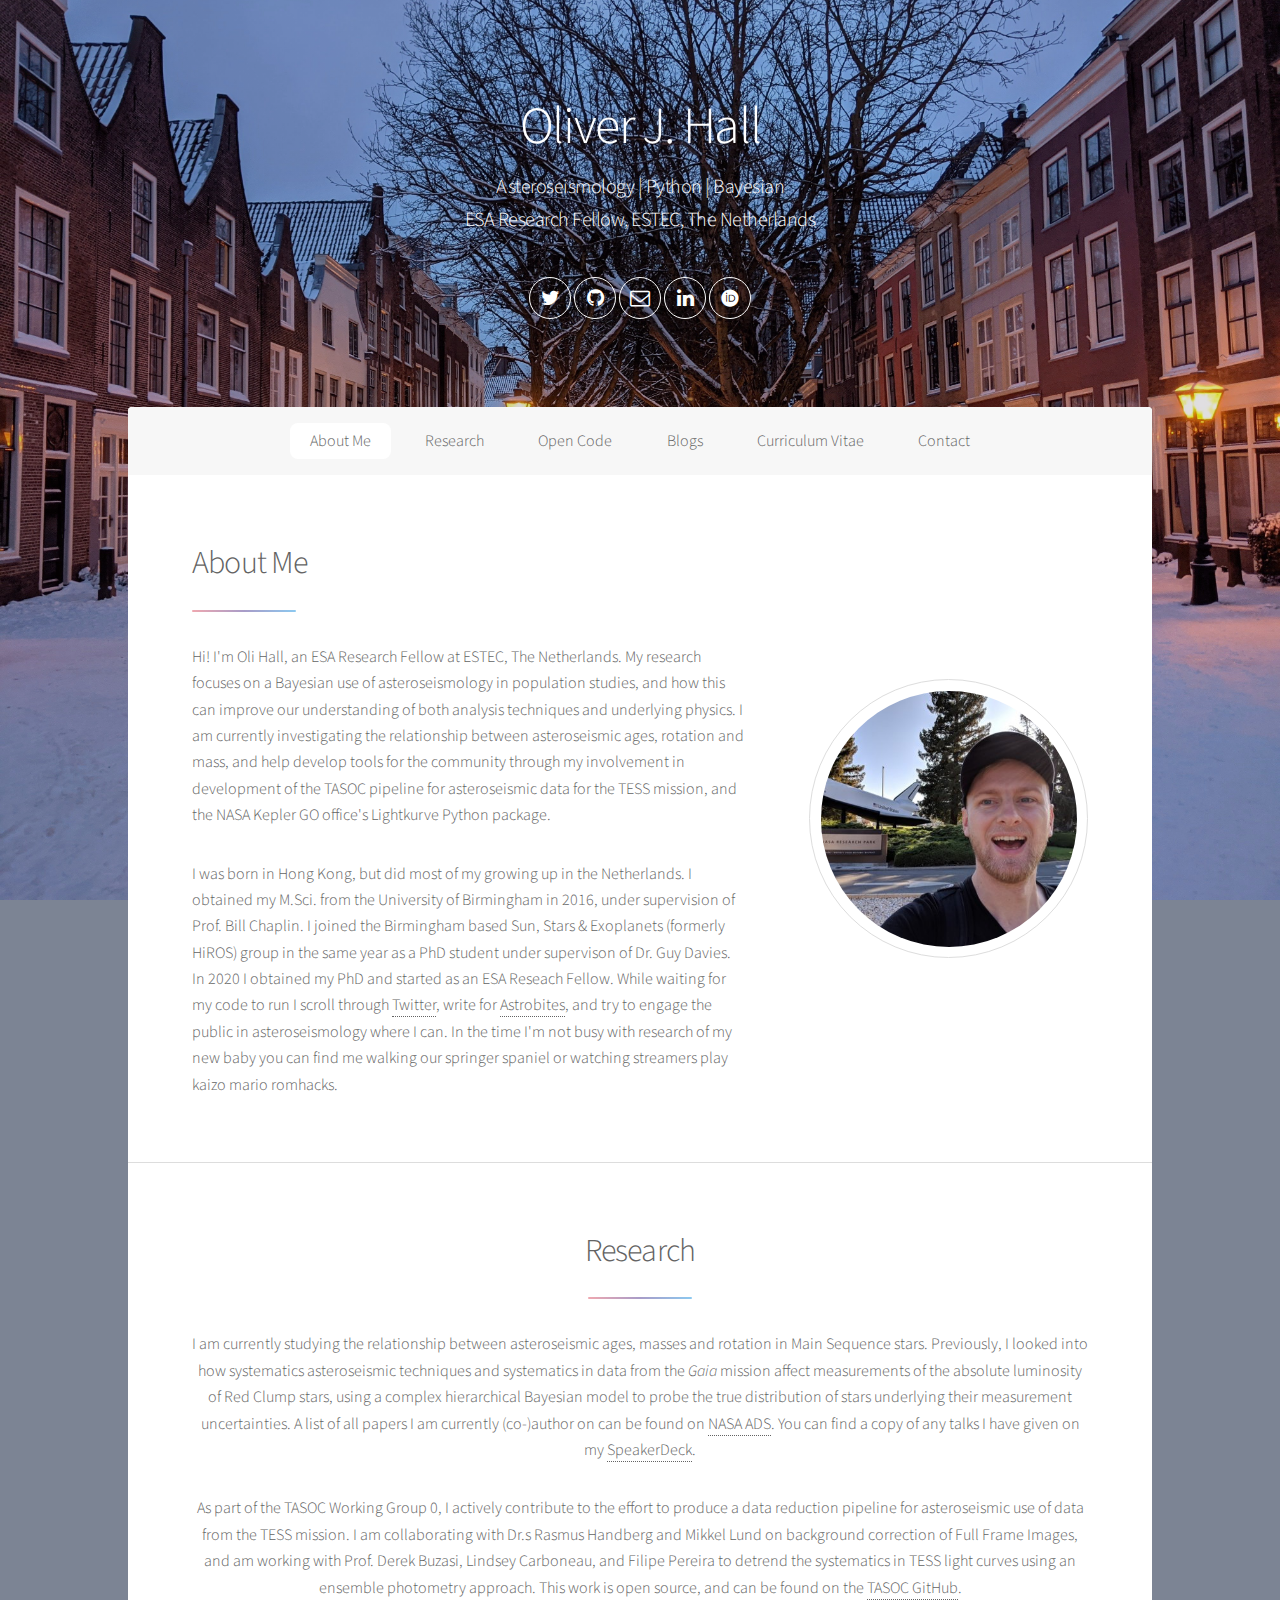
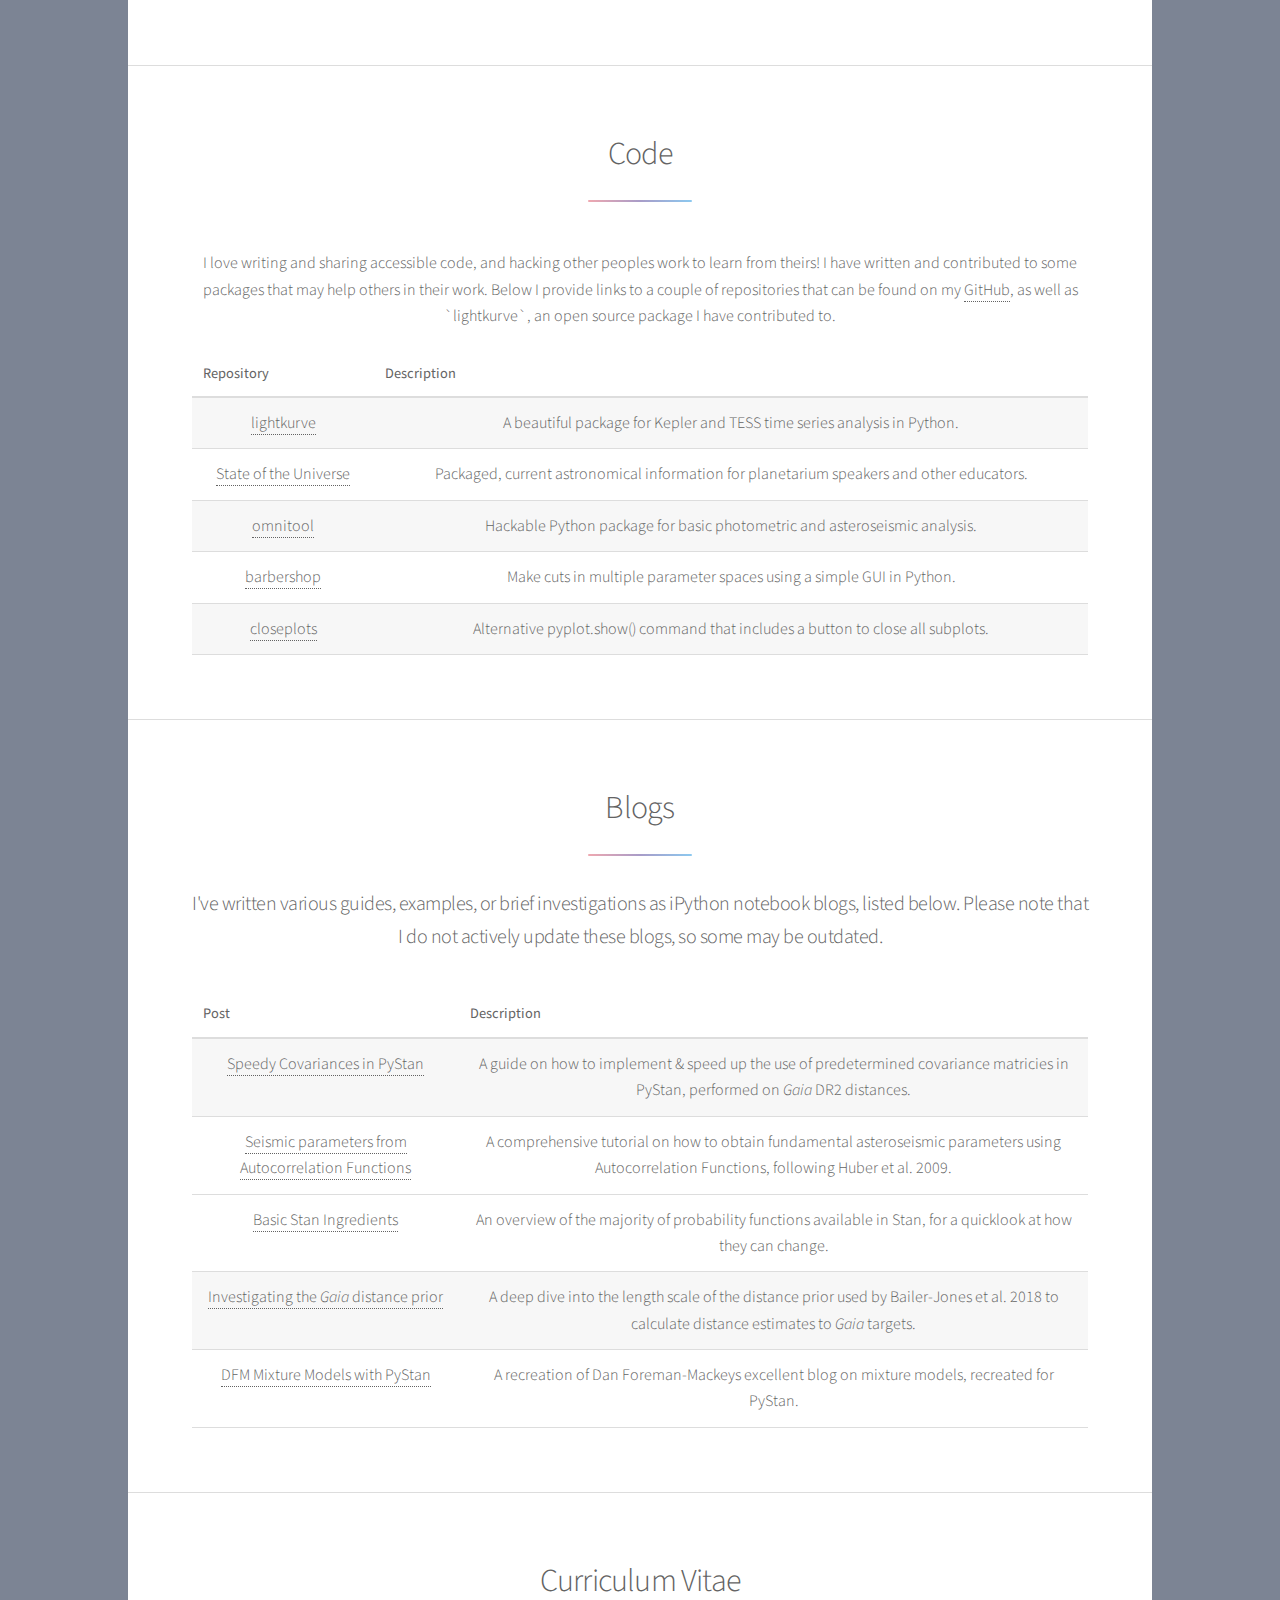
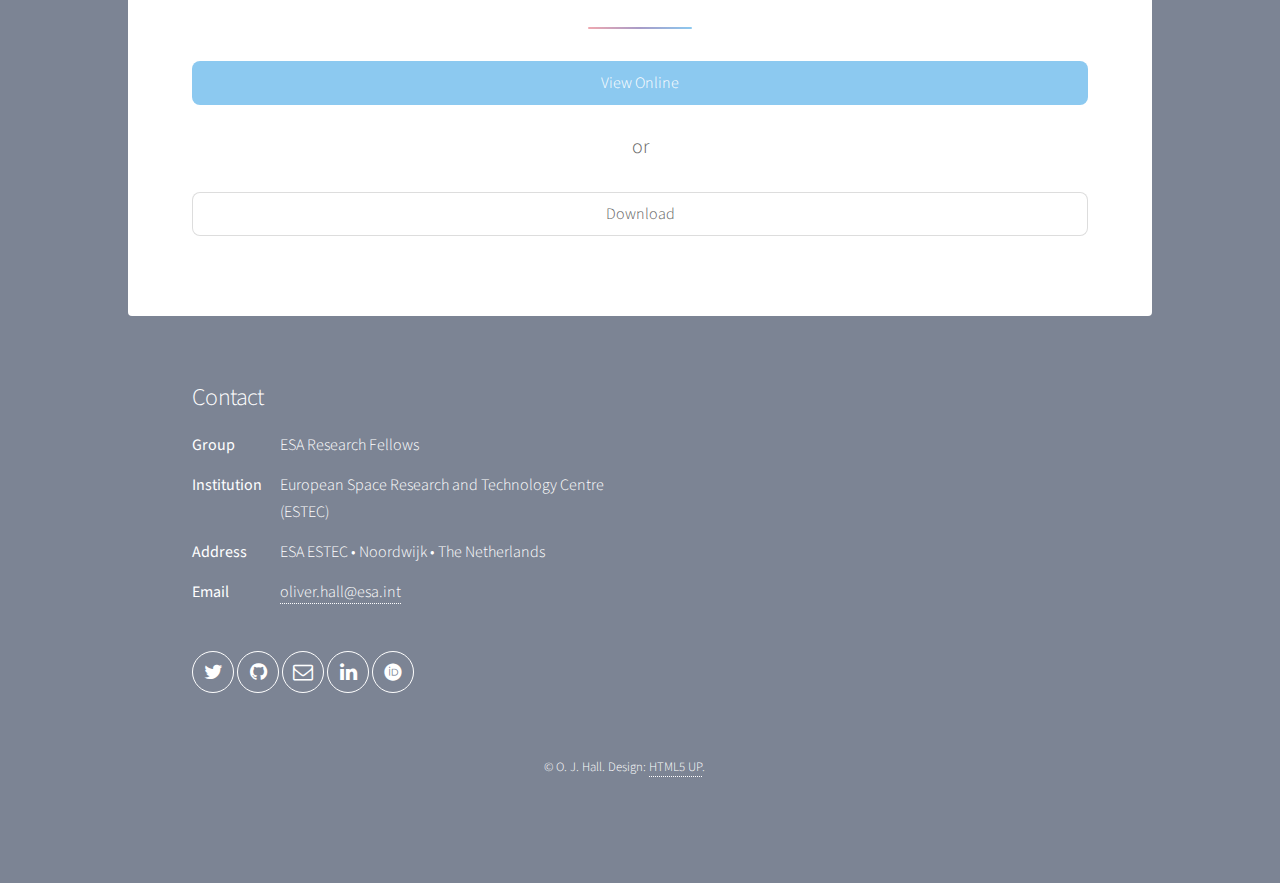
==== commit 36c7e489: "blah" ====
--- a/index.html
+++ b/index.html
@@ -76,7 +76,7 @@
 											under supervision of Prof. Bill Chaplin. I joined the Birmingham based Sun, Stars & Exoplanets (formerly HiROS) group in the same year as a PhD
 											student under supervison of Dr. Guy Davies. In 2020 I obtained my PhD and started as an ESA Reseach Fellow. While waiting for my code to run I scroll through <a href="https://www.twitter.com/asteronomer">Twitter</a>,
 											write for <a href="https://www.astrobites.com">Astrobites</a>, and try to engage the public in asteroseismology where I can.
-											In my own time I play piano, go hiking, and travel with my partner.
+											In the time I'm not busy with research of my new baby you can find me walking our springer spaniel or watching streamers play kaizo mario romhacks.
 									</div>
 									<span class="image"><img src="images/avatar3.jpg" alt="" /></span>
 								</div>
--- a/assets/css/main.css
+++ b/assets/css/main.css
@@ -1639,7 +1639,7 @@
 		height: 100%;
 		background-color: #ffffff;
 		/* background-image: url("images/overlay.png"), linear-gradient(60deg, rgba(255, 165, 150, 0.5) 50%, rgba(0, 228, 255, 0.35)), url("../../images/bg3.jpg"); */
-	  background-image: url("images/overlay.png"), linear-gradient(60deg, rgba(0, 0, 0, 0.2),rgba(0, 0, 0, 0.1)),url("../../images/bg4.jpg");
+	  background-image: url("images/overlay.png"), linear-gradient(60deg, rgba(0, 0, 0, 0.2),rgba(0, 0, 0, 0.1)),url("../../images/back_leiden_4.jpg");
 		background-repeat: no-repeat,			no-repeat,			no-repeat;
 		background-size: 100px 100px, cover,				cover;
 		background-position: top left,		center center,		bottom center;
@@ -1662,8 +1662,8 @@
 /* Type */
 
 	body {
-		background-color: #935d8c;
-		color: rgba(255, 255, 255, 0.65);
+		background-color: #7c8494;
+		color: rgba(255, 255, 255, 1);
 	}
 
 	body, input, select, textarea {
@@ -2438,7 +2438,7 @@
 		}
 
 	.icon.alt {
-		border-color: rgba(255, 255, 255, 0.35);
+		border-color: rgba(255, 255, 255, 1);
 		color: #ffffff;
 	}
 
@@ -2568,7 +2568,7 @@
 		}
 
 	.iconai.alt {
-		border-color: rgba(255, 255, 255, 0.35);
+		border-color: rgba(255, 255, 255, 1);
 		color: #ffffff;
 	}
 
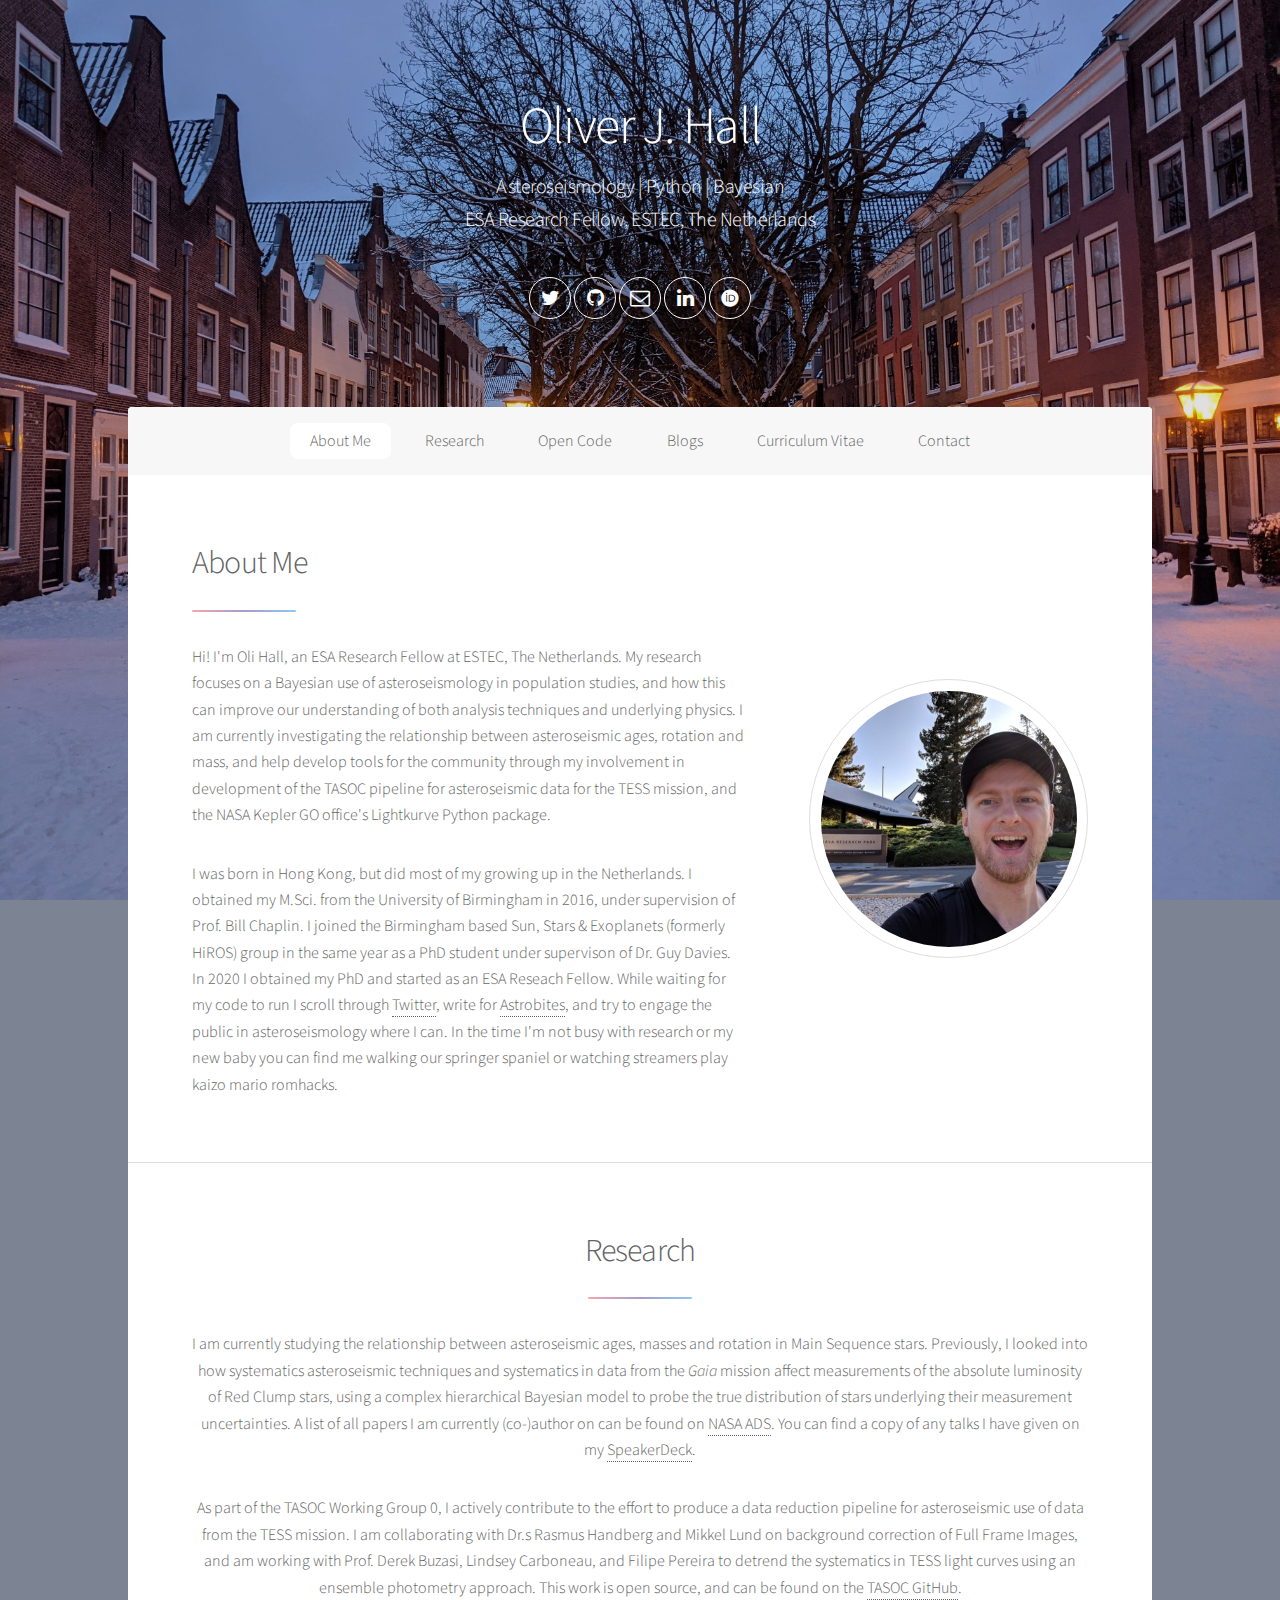
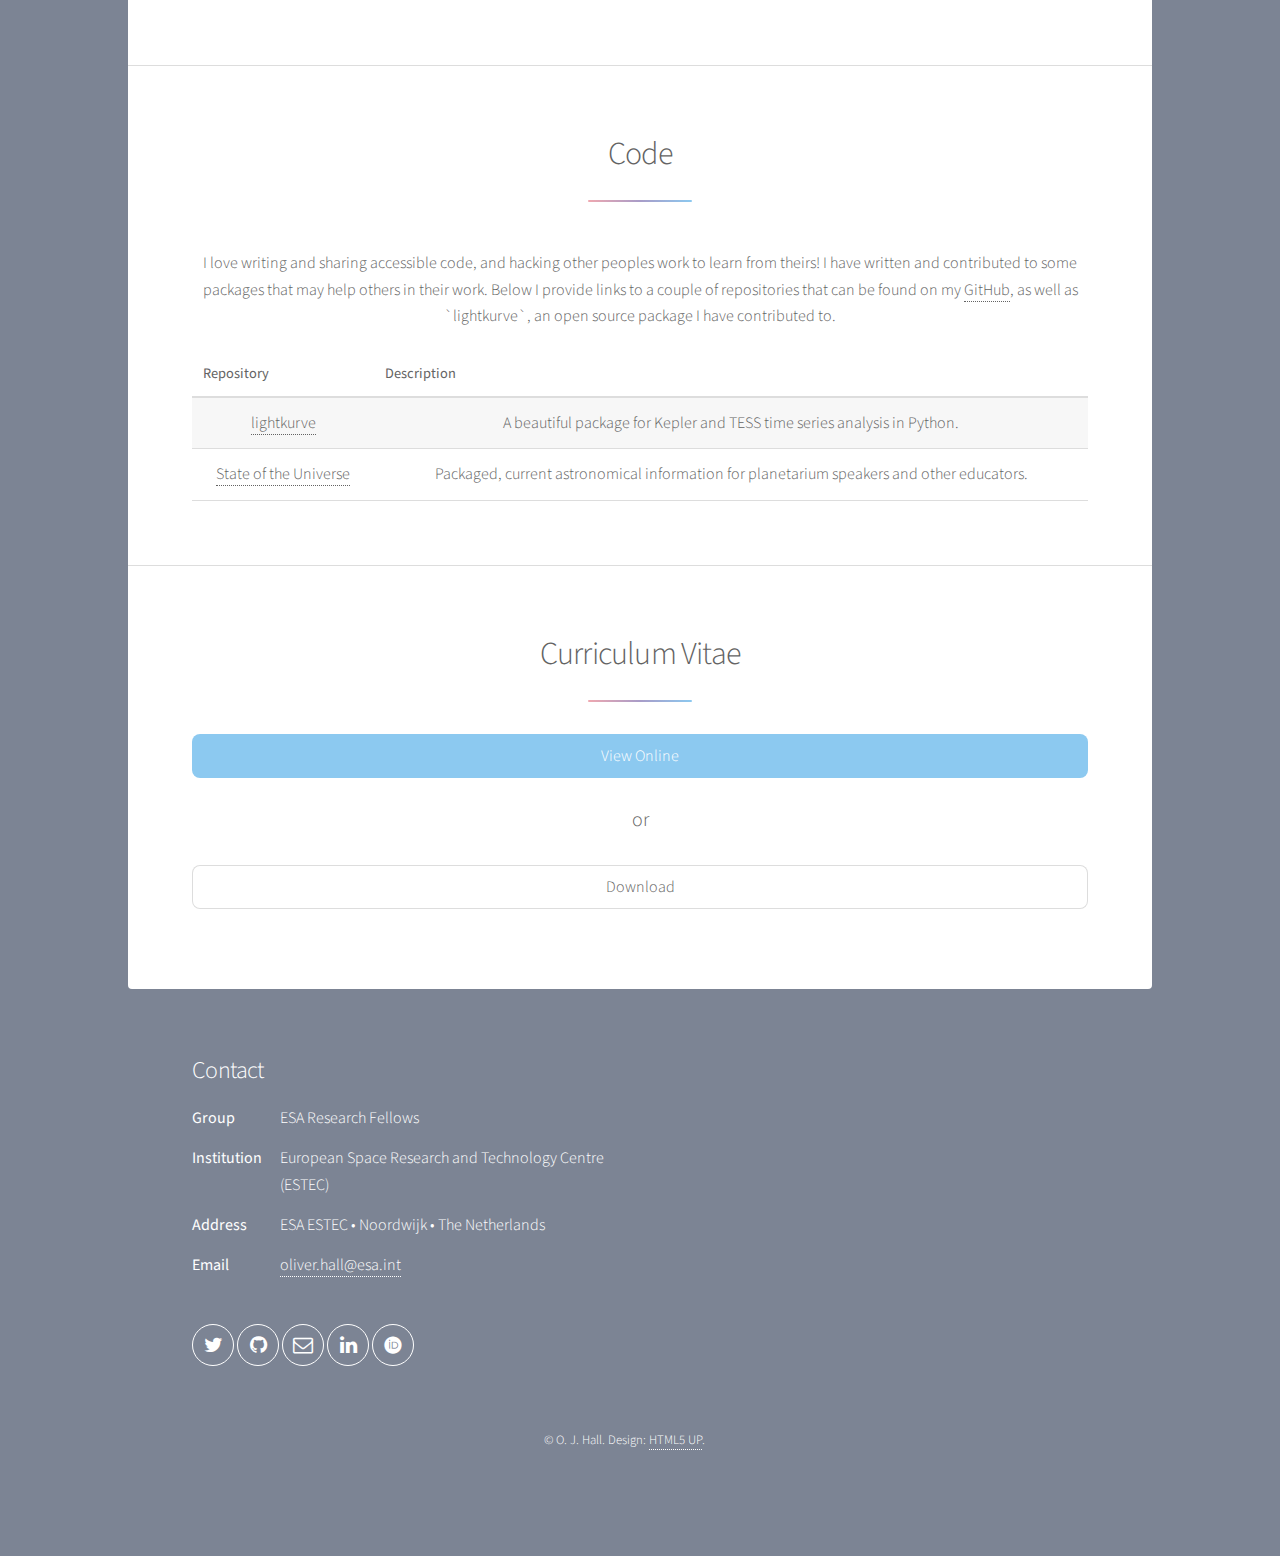
==== commit a8c62603: "blah" ====
--- a/index.html
+++ b/index.html
@@ -76,7 +76,7 @@
 											under supervision of Prof. Bill Chaplin. I joined the Birmingham based Sun, Stars & Exoplanets (formerly HiROS) group in the same year as a PhD
 											student under supervison of Dr. Guy Davies. In 2020 I obtained my PhD and started as an ESA Reseach Fellow. While waiting for my code to run I scroll through <a href="https://www.twitter.com/asteronomer">Twitter</a>,
 											write for <a href="https://www.astrobites.com">Astrobites</a>, and try to engage the public in asteroseismology where I can.
-											In the time I'm not busy with research of my new baby you can find me walking our springer spaniel or watching streamers play kaizo mario romhacks.
+											In the time I'm not busy with research or my new baby you can find me walking our springer spaniel or watching streamers play kaizo mario romhacks.
 									</div>
 									<span class="image"><img src="images/avatar3.jpg" alt="" /></span>
 								</div>
@@ -134,7 +134,7 @@
 												<td>Packaged, current astronomical information for planetarium speakers and other educators.</td>
 											</tr>
 											<tr>
-												<td><a href="https://github.com/ojhall94/omnitool">omnitool</a></td>
+												<!-- <td><a href="https://github.com/ojhall94/omnitool">omnitool</a></td>
 												<td>Hackable Python package for basic photometric and asteroseismic analysis.</td>
 											</tr>
 											<tr>
@@ -144,7 +144,7 @@
 											<tr>
 												<td><a href="https://github.com/ojhall94/closeplots">closeplots</a></td>
 												<td>Alternative pyplot.show() command that includes a button to close all subplots.</td>
-											</tr>
+											</tr> -->
 										</tbody>
 									</table>
 								</div>
@@ -152,14 +152,14 @@
 							</section>
 
 						<!-- Get Started -->
-							<section id="blogs" class="main special">
-								<header class="major">
-									<h2>Blogs</h2>
-									<p>I've written various guides, examples, or brief investigations as iPython notebook blogs, listed below. Please note that I do not actively update these blogs, so some may be outdated.</p>
-								</header>
-								<div class="table-wrapper">
-									<table>
-										<thead>
+							<!-- <section id="blogs" class="main special"> -->
+								<!-- <header class="major"> -->
+									<!-- <h2>Blogs</h2> -->
+									<!-- <p>I've written various guides, examples, or brief investigations as iPython notebook blogs, listed below. Please note that I do not actively update these blogs, so some may be outdated.</p> -->
+								<!-- </header> -->
+								<!-- <div class="table-wrapper"> -->
+									<!-- <table> -->
+										<!-- <thead>
 											<tr>
 												<th>Post</th>
 												<th>Description</th>
@@ -186,15 +186,15 @@
 											<tr>
 												<td><a href="blogs/dfm_mm_stan_example.html">DFM Mixture Models with PyStan</a></td>
 												<td>A recreation of Dan Foreman-Mackeys excellent blog on mixture models, recreated for PyStan.</td>
-											</tr>
+											</tr> -->
 											<!-- <tr>
 												<td><a href="blogs/covariances_blog.html">Parallax covariances in <i>Gaia</i> with Pystan</a></td>
 												<td>A tutorial on how to account for parallax covariances when calculating distance from <i>Gaia</i> parallaxes, and how to optimise the process in Pystan.</td>
 											</tr> -->
-										</tbody>
+										<!-- </tbody>
 									</table>
 								</div>
-							</section>
+							</section> -->
 
 							<section id="cv", class="main special">
 								<header class="major">
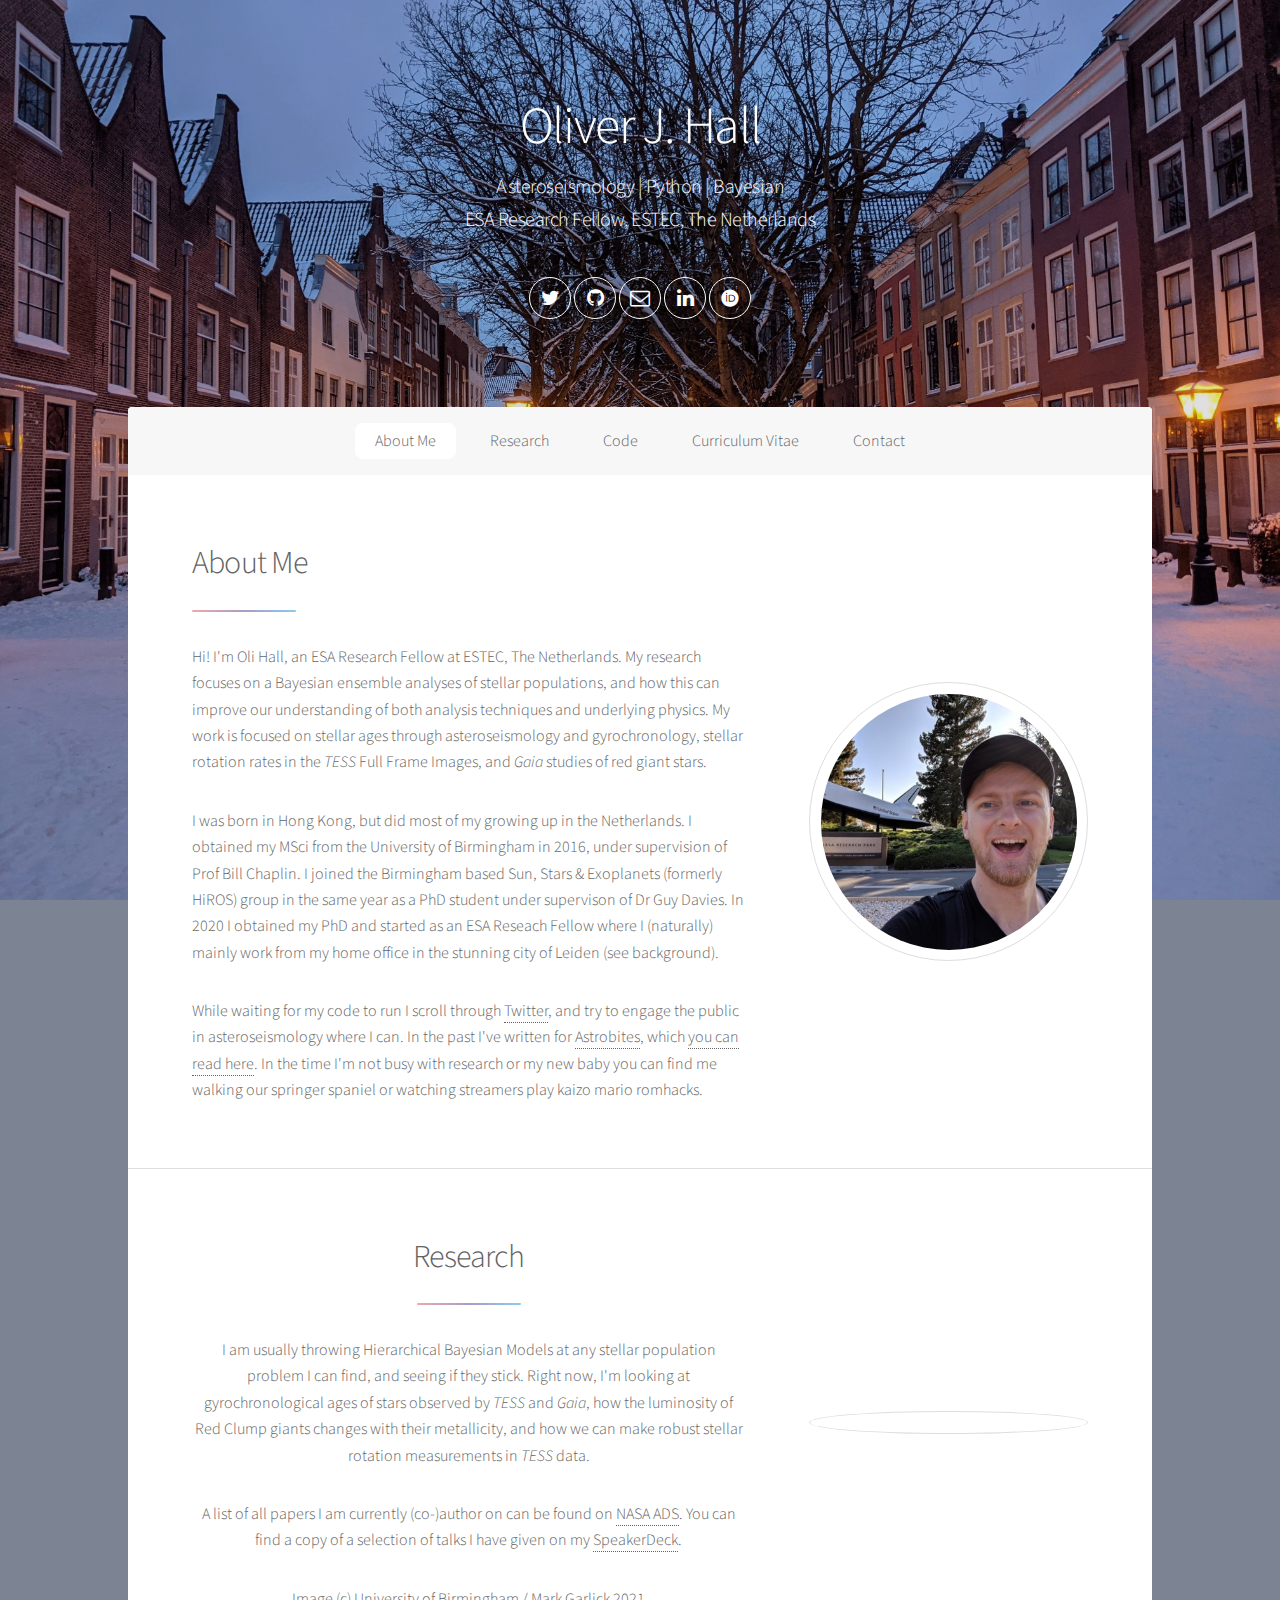
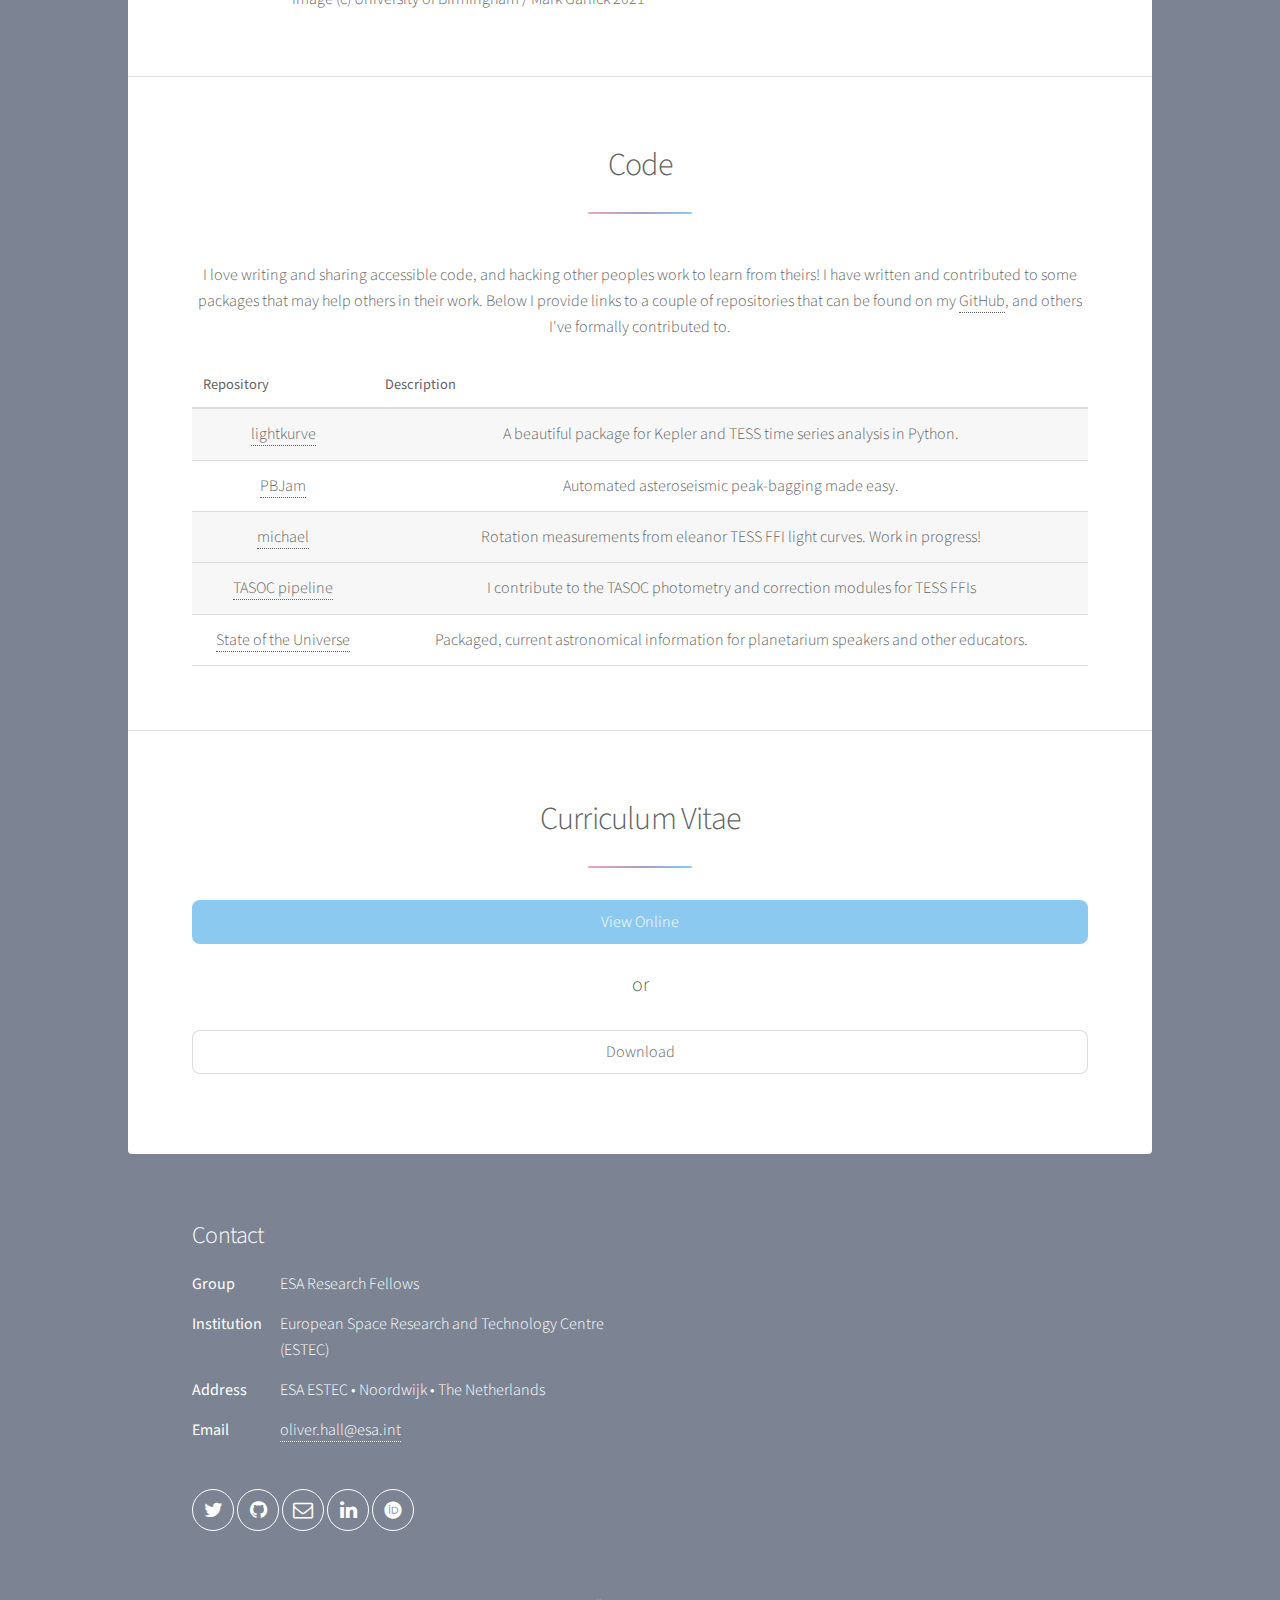
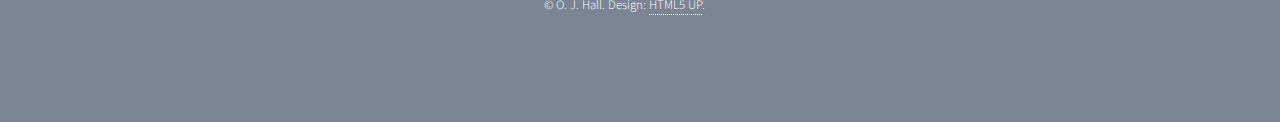
==== commit 9878a6ba: "minor update" ====
--- a/index.html
+++ b/index.html
@@ -48,8 +48,7 @@
 						<ul>
 							<li><a href="#intro" class="active">About Me</a></li>
 							<li><a href="#research">Research</a></li>
-							<li><a href="#code">Open Code</a></li>
-							<li><a href="#blogs">Blogs</a></li>
+							<li><a href="#code">Code</a></li>
 							<li><a href="#cv">Curriculum Vitae</a></li>
 							<li><a href="#footer">Contact</a></li>
 						</ul>
@@ -66,16 +65,18 @@
 											<h2>About Me</h2>
 										</header>
 										<p>Hi! I'm Oli Hall, an ESA Research Fellow at ESTEC, The Netherlands.
-											My research focuses on a Bayesian use of asteroseismology in population studies,
+											My research focuses on a Bayesian ensemble analyses of stellar populations,
 											and how this can improve our understanding of both analysis techniques and underlying physics.
-											I am currently investigating the relationship between asteroseismic ages, rotation and mass,
-											and help develop tools for the community through my involvement in development of the TASOC pipeline for asteroseismic data
-											for the TESS mission, and the NASA Kepler GO office's Lightkurve Python package.</p>
-
-										<p>I was born in Hong Kong, but did most of my growing up in the Netherlands. I obtained my M.Sci. from the University of Birmingham in 2016,
-											under supervision of Prof. Bill Chaplin. I joined the Birmingham based Sun, Stars & Exoplanets (formerly HiROS) group in the same year as a PhD
-											student under supervison of Dr. Guy Davies. In 2020 I obtained my PhD and started as an ESA Reseach Fellow. While waiting for my code to run I scroll through <a href="https://www.twitter.com/asteronomer">Twitter</a>,
-											write for <a href="https://www.astrobites.com">Astrobites</a>, and try to engage the public in asteroseismology where I can.
+											My work is focused on stellar ages through asteroseismology and gyrochronology,
+										stellar rotation rates in the <i>TESS</i> Full Frame Images, and <i>Gaia</i> studies of red giant stars.</p>
+
+										<p>I was born in Hong Kong, but did most of my growing up in the Netherlands. I obtained my MSci from the University of Birmingham in 2016,
+											under supervision of Prof Bill Chaplin. I joined the Birmingham based Sun, Stars & Exoplanets (formerly HiROS) group in the same year as a PhD
+											student under supervison of Dr Guy Davies. In 2020 I obtained my PhD and started as an ESA Reseach Fellow where I (naturally) mainly work from my home office in the stunning city of Leiden (see background).
+										</p>
+										<p>
+											While waiting for my code to run I scroll through <a href="https://www.twitter.com/asteronomer">Twitter</a>,
+										  and try to engage the public in asteroseismology where I can. In the past I've written for <a href="https://www.astrobites.com">Astrobites</a>, which <a href="https://astrobites.org/author/ohall/">you can read here</a>.
 											In the time I'm not busy with research or my new baby you can find me walking our springer spaniel or watching streamers play kaizo mario romhacks.
 									</div>
 									<span class="image"><img src="images/avatar3.jpg" alt="" /></span>
@@ -90,19 +91,21 @@
 									<h2>Research</h2>
 								</header>
 
-									<p>I am currently studying the relationship between asteroseismic ages, masses and rotation in Main Sequence stars.
-										Previously, I looked into how systematics asteroseismic techniques and systematics in data from the <i>Gaia</i> mission affect
-										measurements of the absolute luminosity of Red Clump stars, using a complex hierarchical Bayesian model to probe the true distribution
-										of stars underlying their measurement uncertainties.
-
+									<p>I am usually throwing Hierarchical Bayesian Models at any stellar population problem I can find, and seeing if they stick.
+										Right now, I'm looking at gyrochronological ages of stars observed by <i>TESS</i> and <i>Gaia</i>, how the luminosity of
+										Red Clump giants changes with their metallicity, and how we can make robust stellar rotation measurements in <i>TESS</i> data.
+									</p>
+									<p>
 									A list of all papers I am currently (co-)author on can be found on
 									<a href="https://ui.adsabs.harvard.edu/#search/q=orcid%3A0000-0002-0468-4775&sort=date%20desc%2C%20bibcode%20desc&p_=0">NASA ADS</a>.
-									You can find a copy of any talks I have given on my <a href="https://speakerdeck.com/ojhall94">SpeakerDeck</a>.
+									You can find a copy of a selection of talks I have given on my <a href="https://speakerdeck.com/ojhall94">SpeakerDeck</a>.
 								</p>
-								<p>As part of the TASOC Working Group 0, I actively contribute to the effort to produce a data reduction pipeline for asteroseismic use of data from the TESS mission.
-									I am collaborating with Dr.s Rasmus Handberg and Mikkel Lund on background correction of Full Frame Images, and am working with Prof. Derek Buzasi, Lindsey Carboneau, and Filipe Pereira to detrend
-									the systematics in TESS light curves using an ensemble photometry approach. This work is open source, and can be found on the <a href="https://www.github.com/TASOC">TASOC GitHub</a>.
-								</div>
+								<p>
+									Image (c) University of Birmingham / Mark Garlick 2021
+								</p>
+								</div>
+								<span class="image"><img src="images/SunV6.jpeg" alt="" /></span>
+
 							</div>
 							</section>
 
@@ -115,7 +118,7 @@
 									<p>I love writing and sharing accessible code, and hacking other peoples work to learn from theirs!
 								  I have written and contributed to some packages that may help others in their work.
 									Below I provide links to a couple of repositories
-								that can be found on my <a href="https://www.github.com/ojhall94/">GitHub</a>, as well as `lightkurve`, an open source package I have contributed to.</p>
+								that can be found on my <a href="https://www.github.com/ojhall94/">GitHub</a>, and others I've formally contributed to.</p>
 									<div class="table-wrapper">
 									<table>
 										<thead>
@@ -130,6 +133,19 @@
 												<td>A beautiful package for Kepler and TESS time series analysis in Python.</td>
 											</tr>
 											<tr>
+												<td><a href="https://github.com/grd349/PBJam">PBJam</a></td>
+												<td>Automated asteroseismic peak-bagging made easy.</td>
+											</tr>
+											<tr>
+												<td><a href="https://github.com/ojhall94/michael">michael</a></td>
+												<td>Rotation measurements from eleanor TESS FFI light curves. Work in progress!</td>
+											</tr>
+											<tr>
+												<tr>
+													<td><a href="https://github.com/TASOC/">TASOC pipeline</a></td>
+													<td>I contribute to the TASOC photometry and correction modules for TESS FFIs</td>
+												</tr>
+												<tr>
 												<td><a href="https://github.com/ojhall94/stateoftheuniverse">State of the Universe</a></td>
 												<td>Packaged, current astronomical information for planetarium speakers and other educators.</td>
 											</tr>
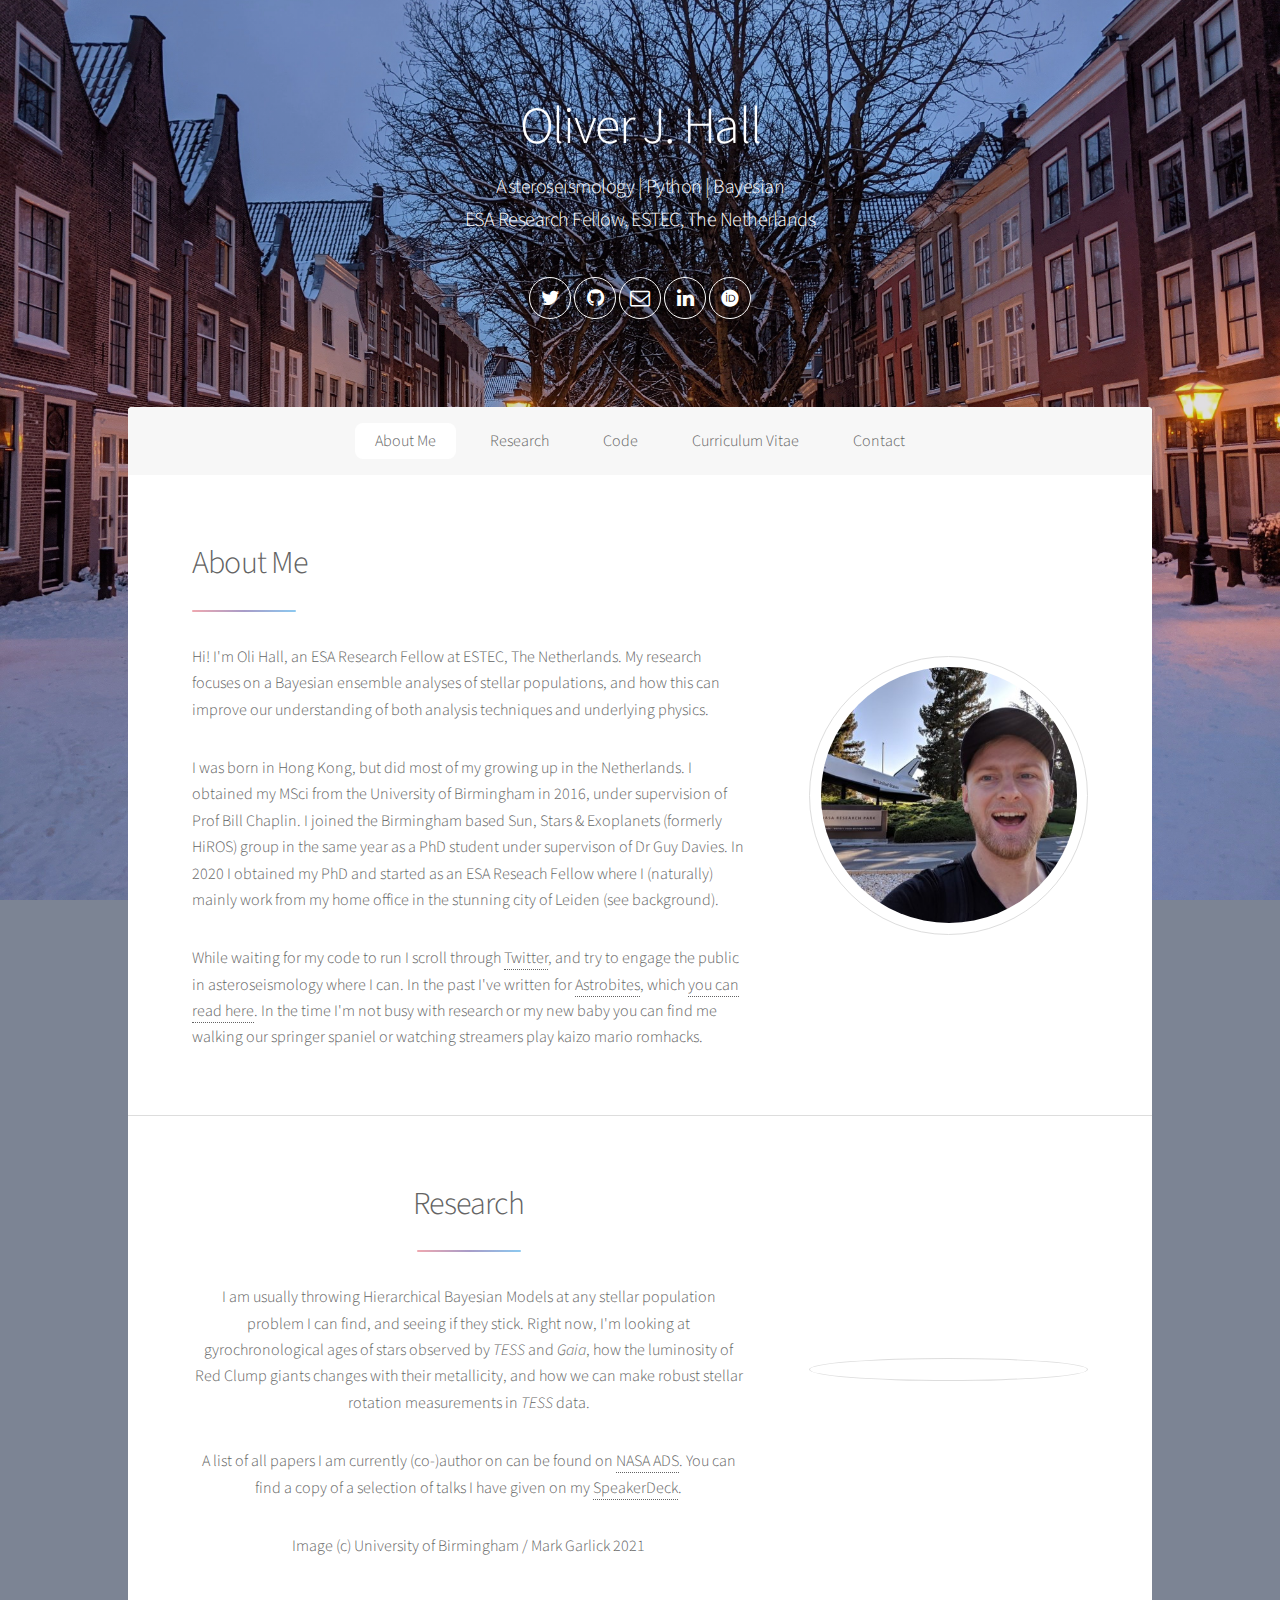
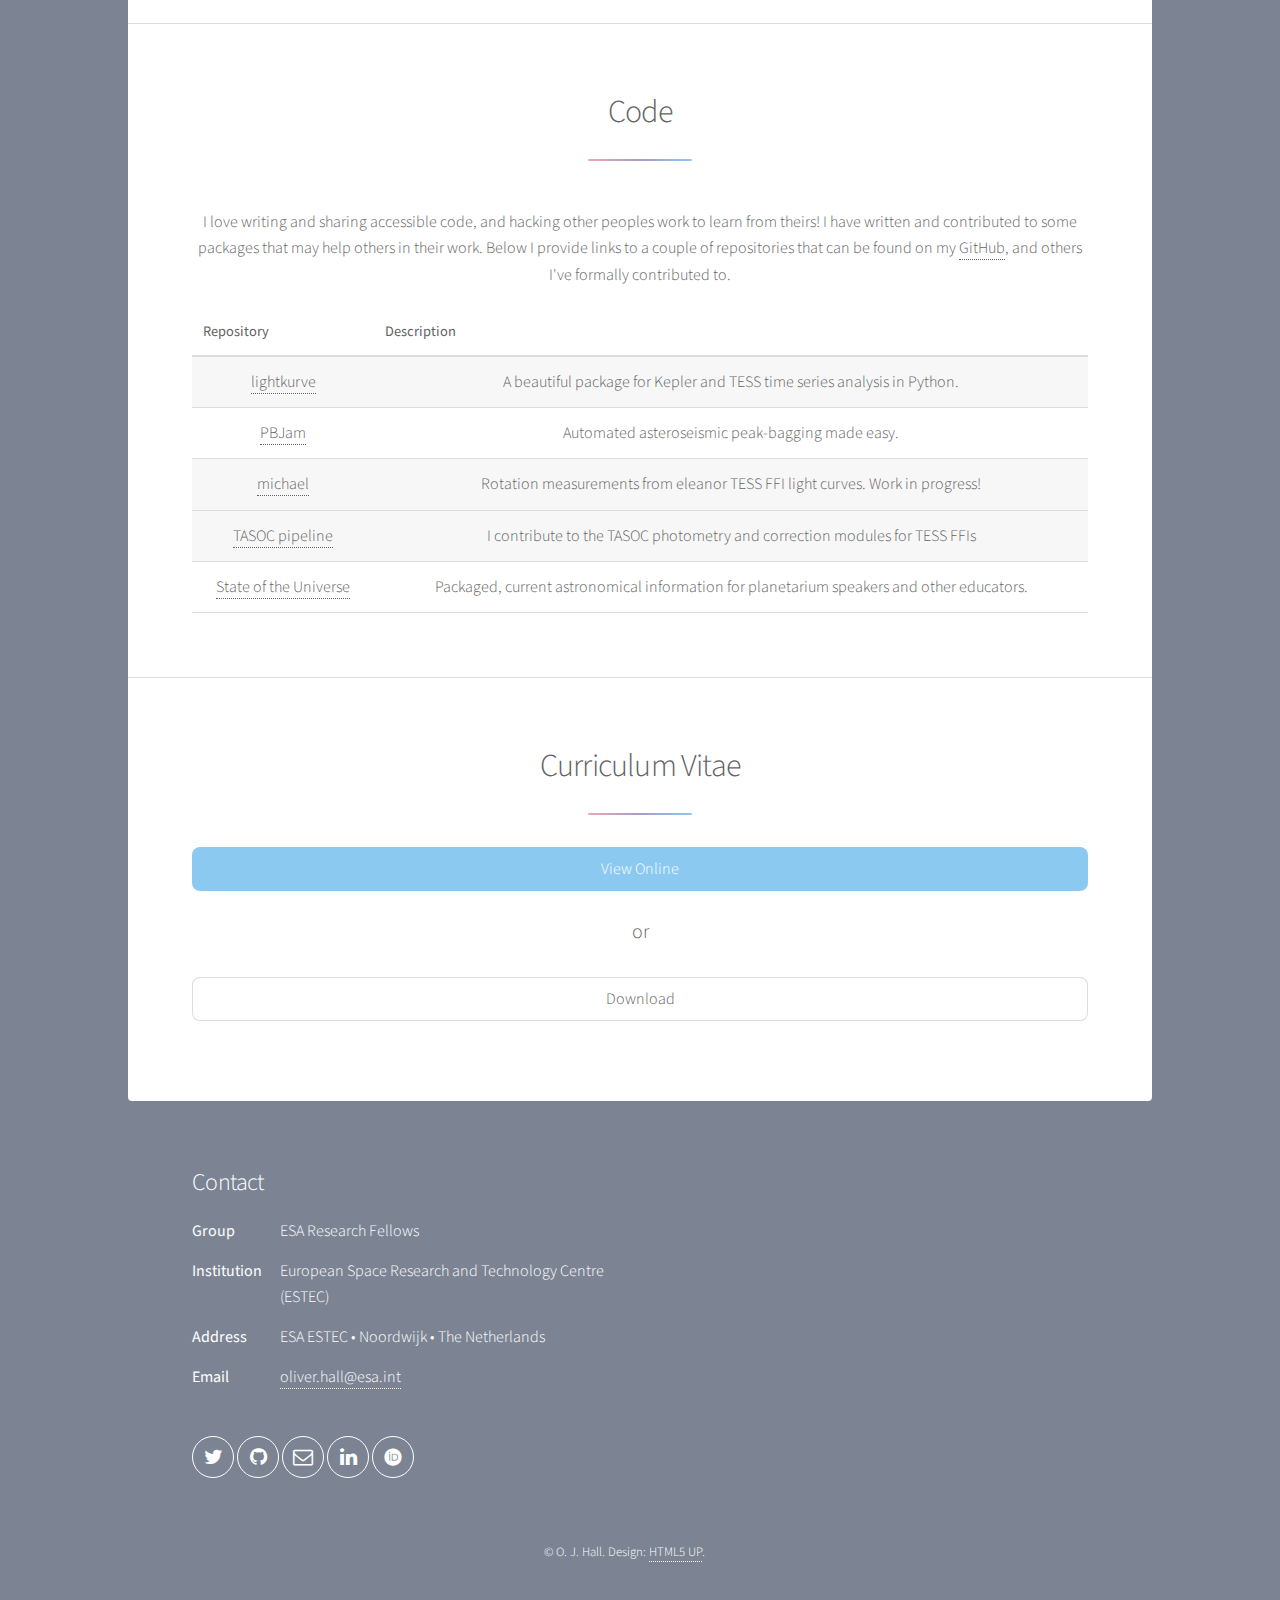
==== commit 87cebd7c: "minor changes" ====
--- a/index.html
+++ b/index.html
@@ -67,8 +67,6 @@
 										<p>Hi! I'm Oli Hall, an ESA Research Fellow at ESTEC, The Netherlands.
 											My research focuses on a Bayesian ensemble analyses of stellar populations,
 											and how this can improve our understanding of both analysis techniques and underlying physics.
-											My work is focused on stellar ages through asteroseismology and gyrochronology,
-										stellar rotation rates in the <i>TESS</i> Full Frame Images, and <i>Gaia</i> studies of red giant stars.</p>
 
 										<p>I was born in Hong Kong, but did most of my growing up in the Netherlands. I obtained my MSci from the University of Birmingham in 2016,
 											under supervision of Prof Bill Chaplin. I joined the Birmingham based Sun, Stars & Exoplanets (formerly HiROS) group in the same year as a PhD
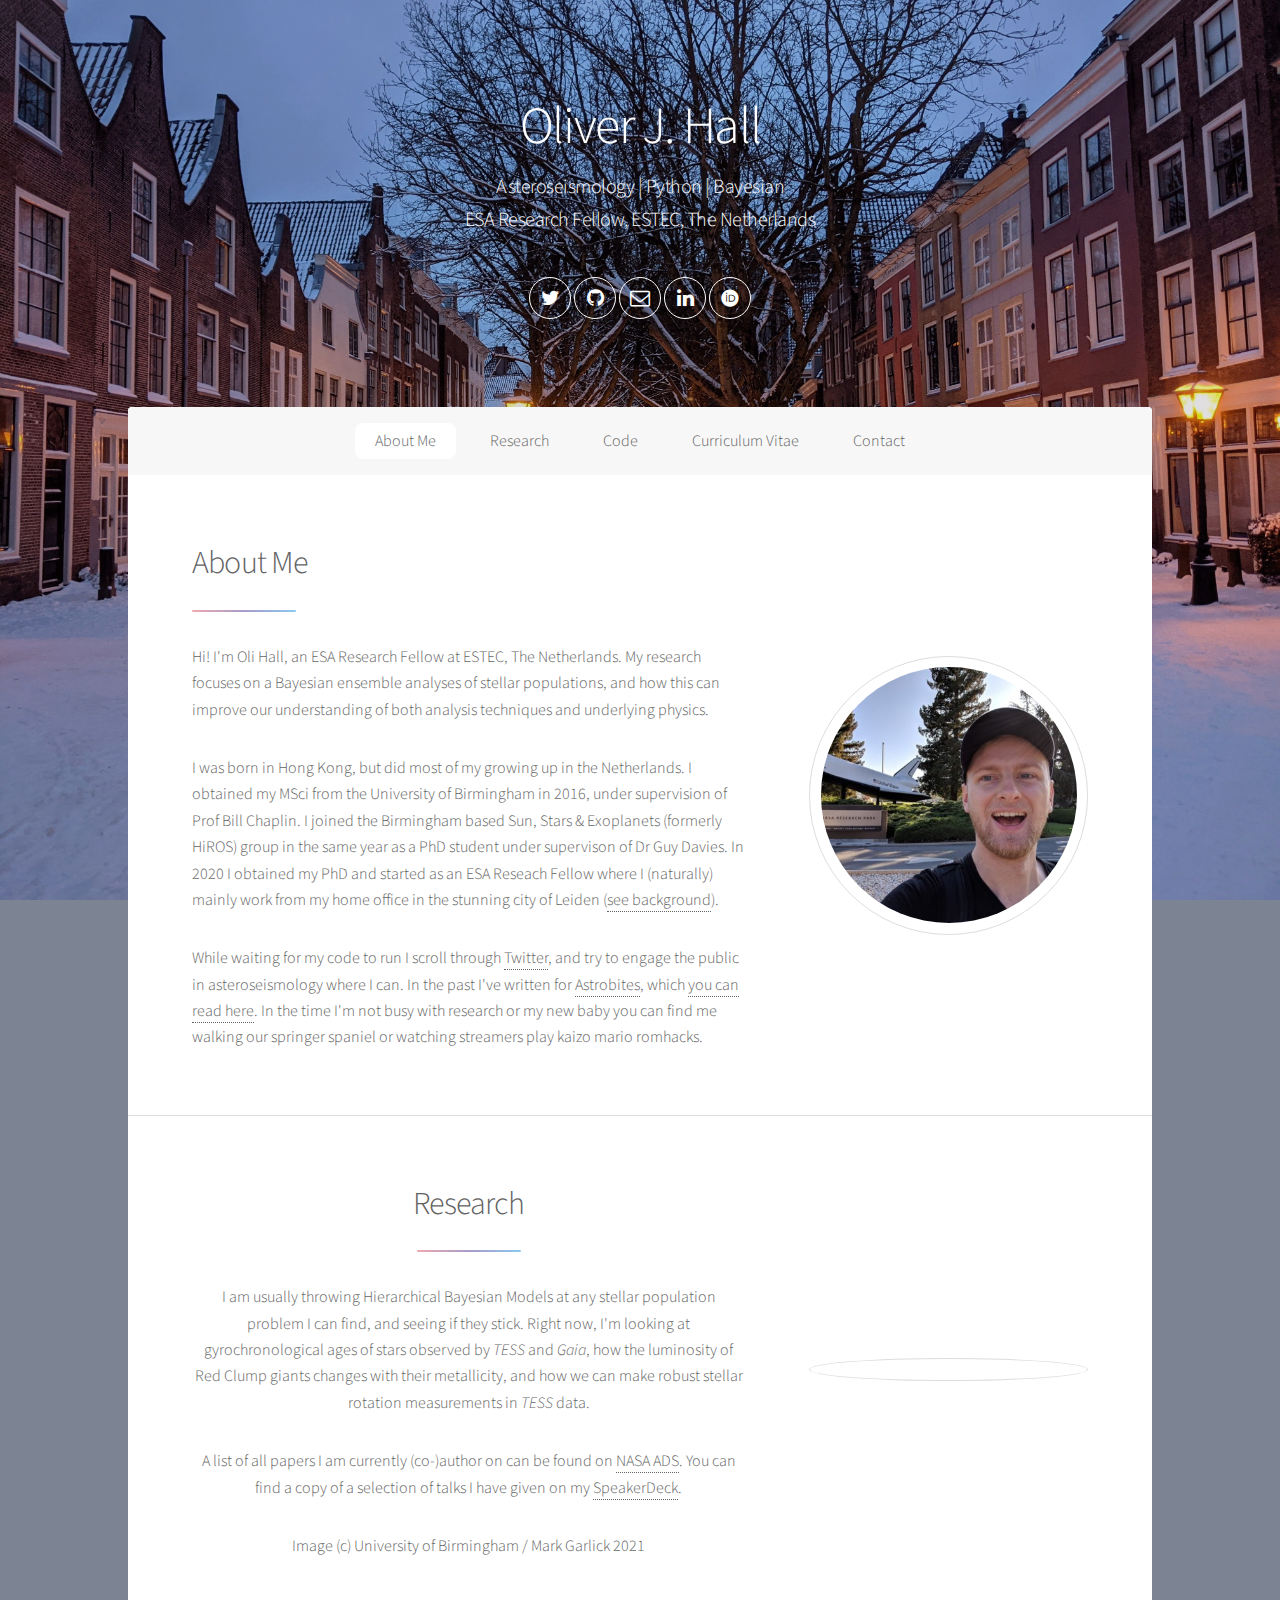
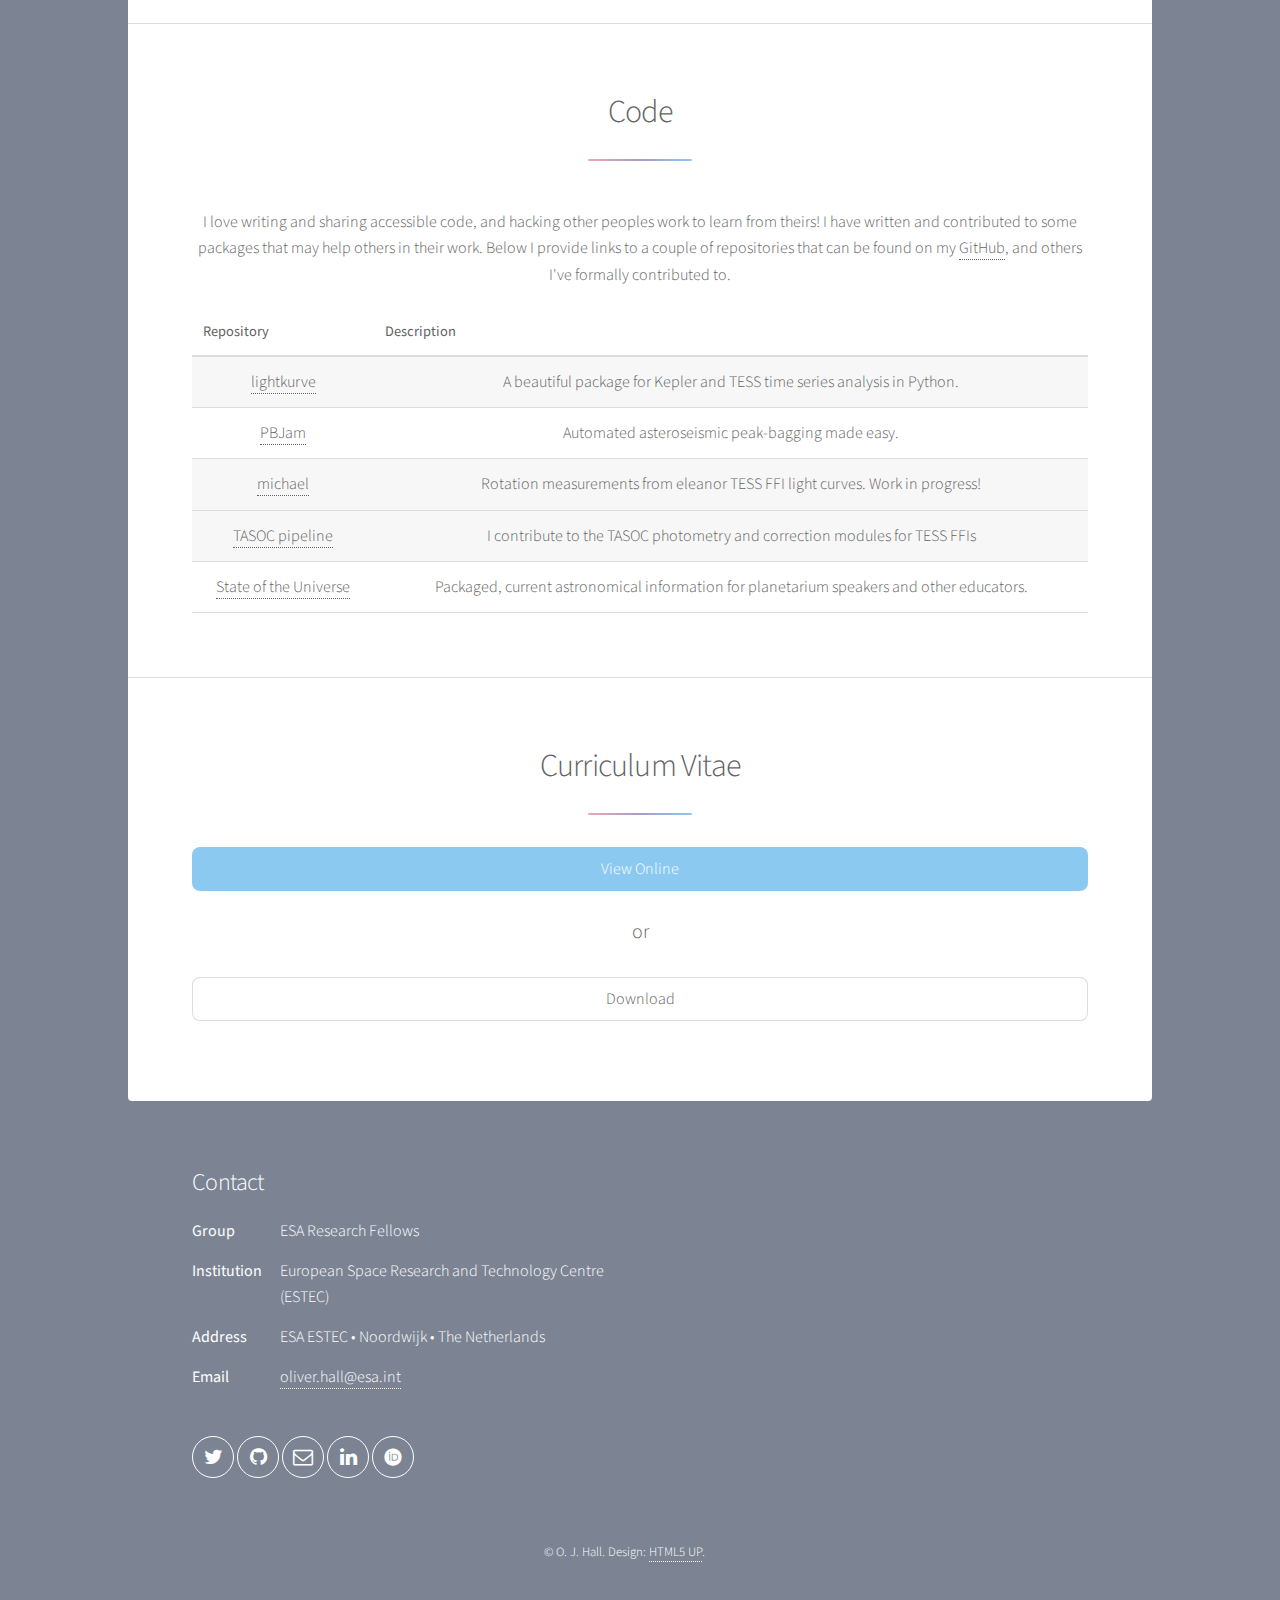
==== commit bcb3ecc0: "minor change"" ====
--- a/index.html
+++ b/index.html
@@ -70,7 +70,7 @@
 
 										<p>I was born in Hong Kong, but did most of my growing up in the Netherlands. I obtained my MSci from the University of Birmingham in 2016,
 											under supervision of Prof Bill Chaplin. I joined the Birmingham based Sun, Stars & Exoplanets (formerly HiROS) group in the same year as a PhD
-											student under supervison of Dr Guy Davies. In 2020 I obtained my PhD and started as an ESA Reseach Fellow where I (naturally) mainly work from my home office in the stunning city of Leiden (see background).
+											student under supervison of Dr Guy Davies. In 2020 I obtained my PhD and started as an ESA Reseach Fellow where I (naturally) mainly work from my home office in the stunning city of Leiden (<a href="images/back_leiden_4.jpg">see background</a>).
 										</p>
 										<p>
 											While waiting for my code to run I scroll through <a href="https://www.twitter.com/asteronomer">Twitter</a>,
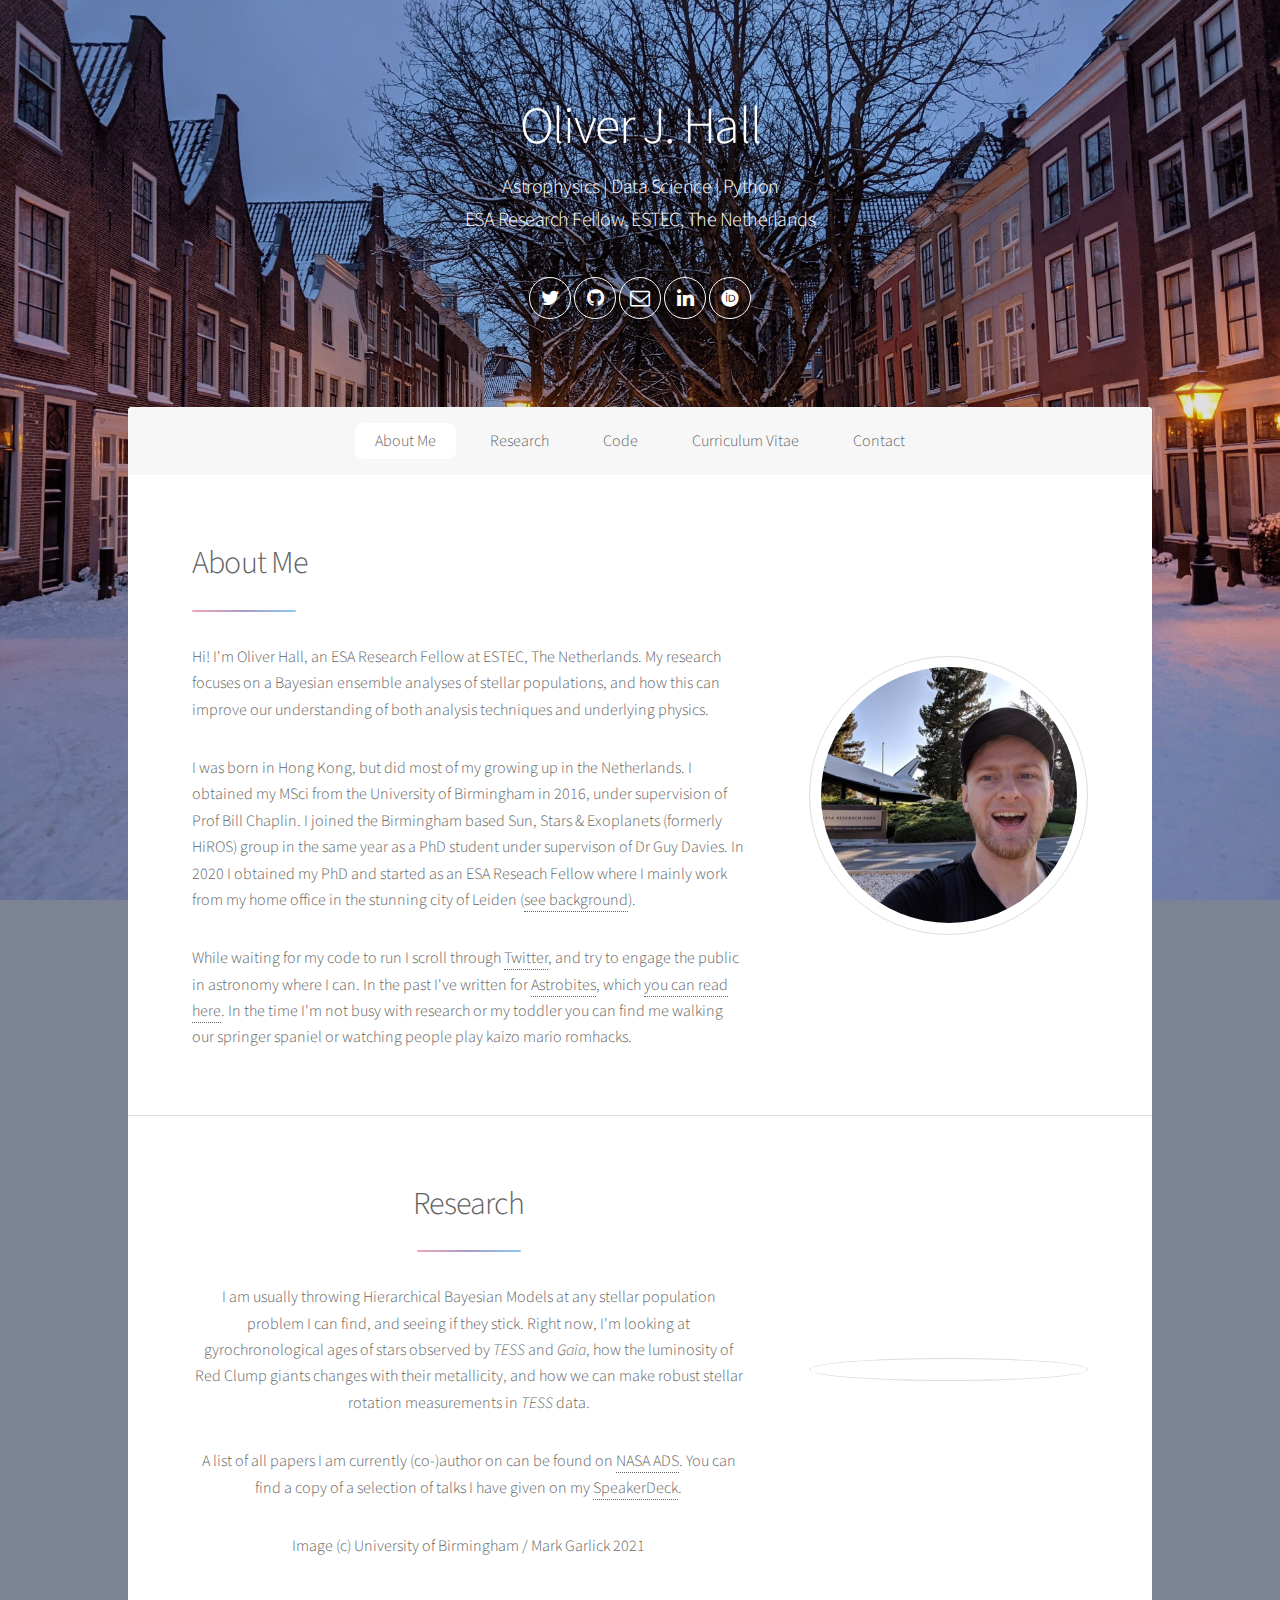
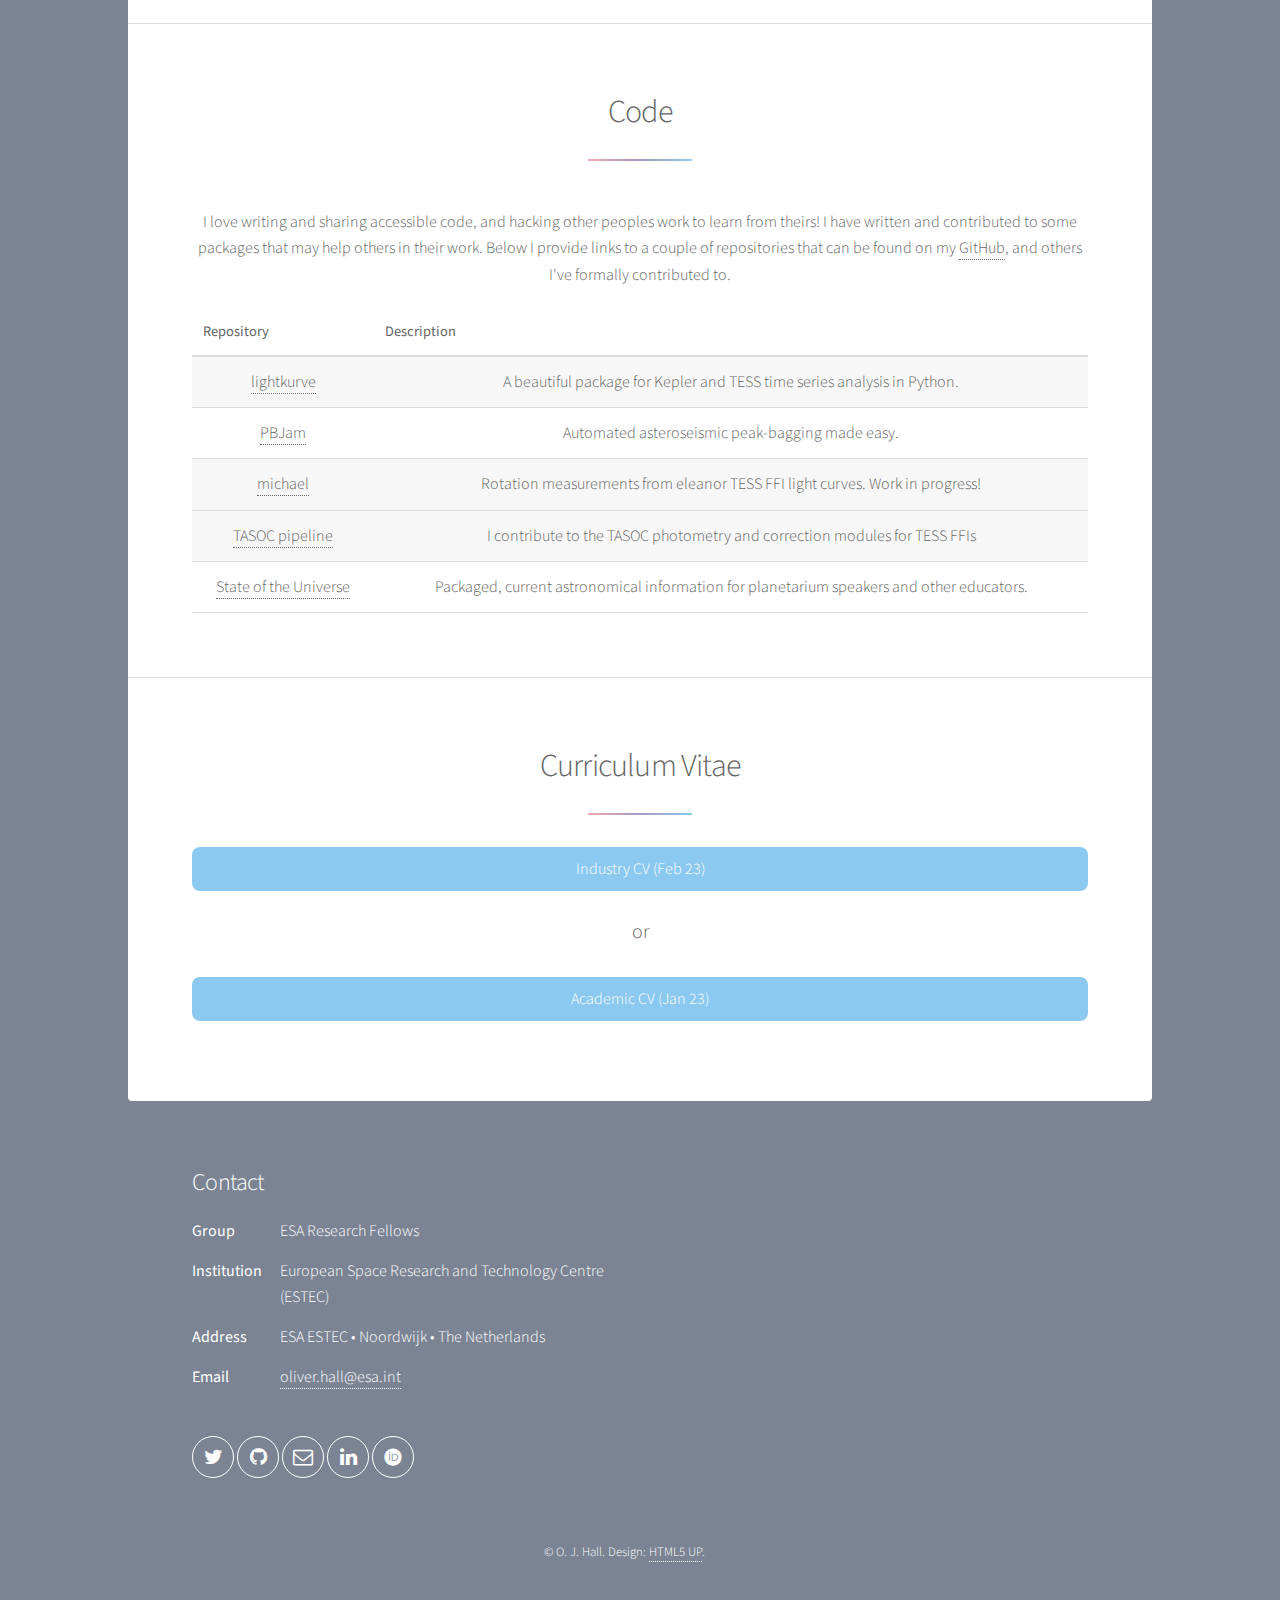
==== commit c695cf6e: "added cv" ====
--- a/index.html
+++ b/index.html
@@ -31,7 +31,7 @@
 					<header id="header" class="alt">
 						<!-- <span class="logo"><img src="images/avatar.png" alt="" /></span> -->
 						<h1>Oliver J. Hall</text></h1>
-					<p>Asteroseismology  |  Python  |  Bayesian<br/>
+					<p>Astrophysics  |  Data Science  |  Python<br/>
 						ESA Research Fellow, ESTEC, The Netherlands<br/>
 						<ul class="icons">
 							<a href="https://www.twitter.com/asteronomer" class="icon fa-twitter alt"><span class="label">Twitter</span></a></li>
@@ -64,18 +64,18 @@
 										<header class="major">
 											<h2>About Me</h2>
 										</header>
-										<p>Hi! I'm Oli Hall, an ESA Research Fellow at ESTEC, The Netherlands.
+										<p>Hi! I'm Oliver Hall, an ESA Research Fellow at ESTEC, The Netherlands.
 											My research focuses on a Bayesian ensemble analyses of stellar populations,
 											and how this can improve our understanding of both analysis techniques and underlying physics.
 
 										<p>I was born in Hong Kong, but did most of my growing up in the Netherlands. I obtained my MSci from the University of Birmingham in 2016,
 											under supervision of Prof Bill Chaplin. I joined the Birmingham based Sun, Stars & Exoplanets (formerly HiROS) group in the same year as a PhD
-											student under supervison of Dr Guy Davies. In 2020 I obtained my PhD and started as an ESA Reseach Fellow where I (naturally) mainly work from my home office in the stunning city of Leiden (<a href="images/back_leiden_4.jpg">see background</a>).
+											student under supervison of Dr Guy Davies. In 2020 I obtained my PhD and started as an ESA Reseach Fellow where I mainly work from my home office in the stunning city of Leiden (<a href="images/back_leiden_4.jpg">see background</a>).
 										</p>
 										<p>
 											While waiting for my code to run I scroll through <a href="https://www.twitter.com/asteronomer">Twitter</a>,
-										  and try to engage the public in asteroseismology where I can. In the past I've written for <a href="https://www.astrobites.com">Astrobites</a>, which <a href="https://astrobites.org/author/ohall/">you can read here</a>.
-											In the time I'm not busy with research or my new baby you can find me walking our springer spaniel or watching streamers play kaizo mario romhacks.
+										  and try to engage the public in astronomy where I can. In the past I've written for <a href="https://www.astrobites.com">Astrobites</a>, which <a href="https://astrobites.org/author/ohall/">you can read here</a>.
+											In the time I'm not busy with research or my toddler you can find me walking our springer spaniel or watching people play kaizo mario romhacks.
 									</div>
 									<span class="image"><img src="images/avatar3.jpg" alt="" /></span>
 								</div>
@@ -214,10 +214,10 @@
 								<header class="major">
 									<h2>Curriculum Vitae</h2>
 									<ul class="actions vertical">
-									<li><a href="ojhall-cv.pdf" class="button special fit">View Online</a></li>
+									<li><a href="industrycv.pdf" class="button special fit" download>Industry CV (Feb 23)</a></li>
 									<br/>
 									<h3>or</h3>
-									<li><a href="ojhall-cv.pdf" class="button fit" download>Download</a></li>
+									<li><a href="ojhall-cv.pdf" class="button special fit">Academic CV (Jan 23)</a></li>
 								</ul>
 							</section>
 
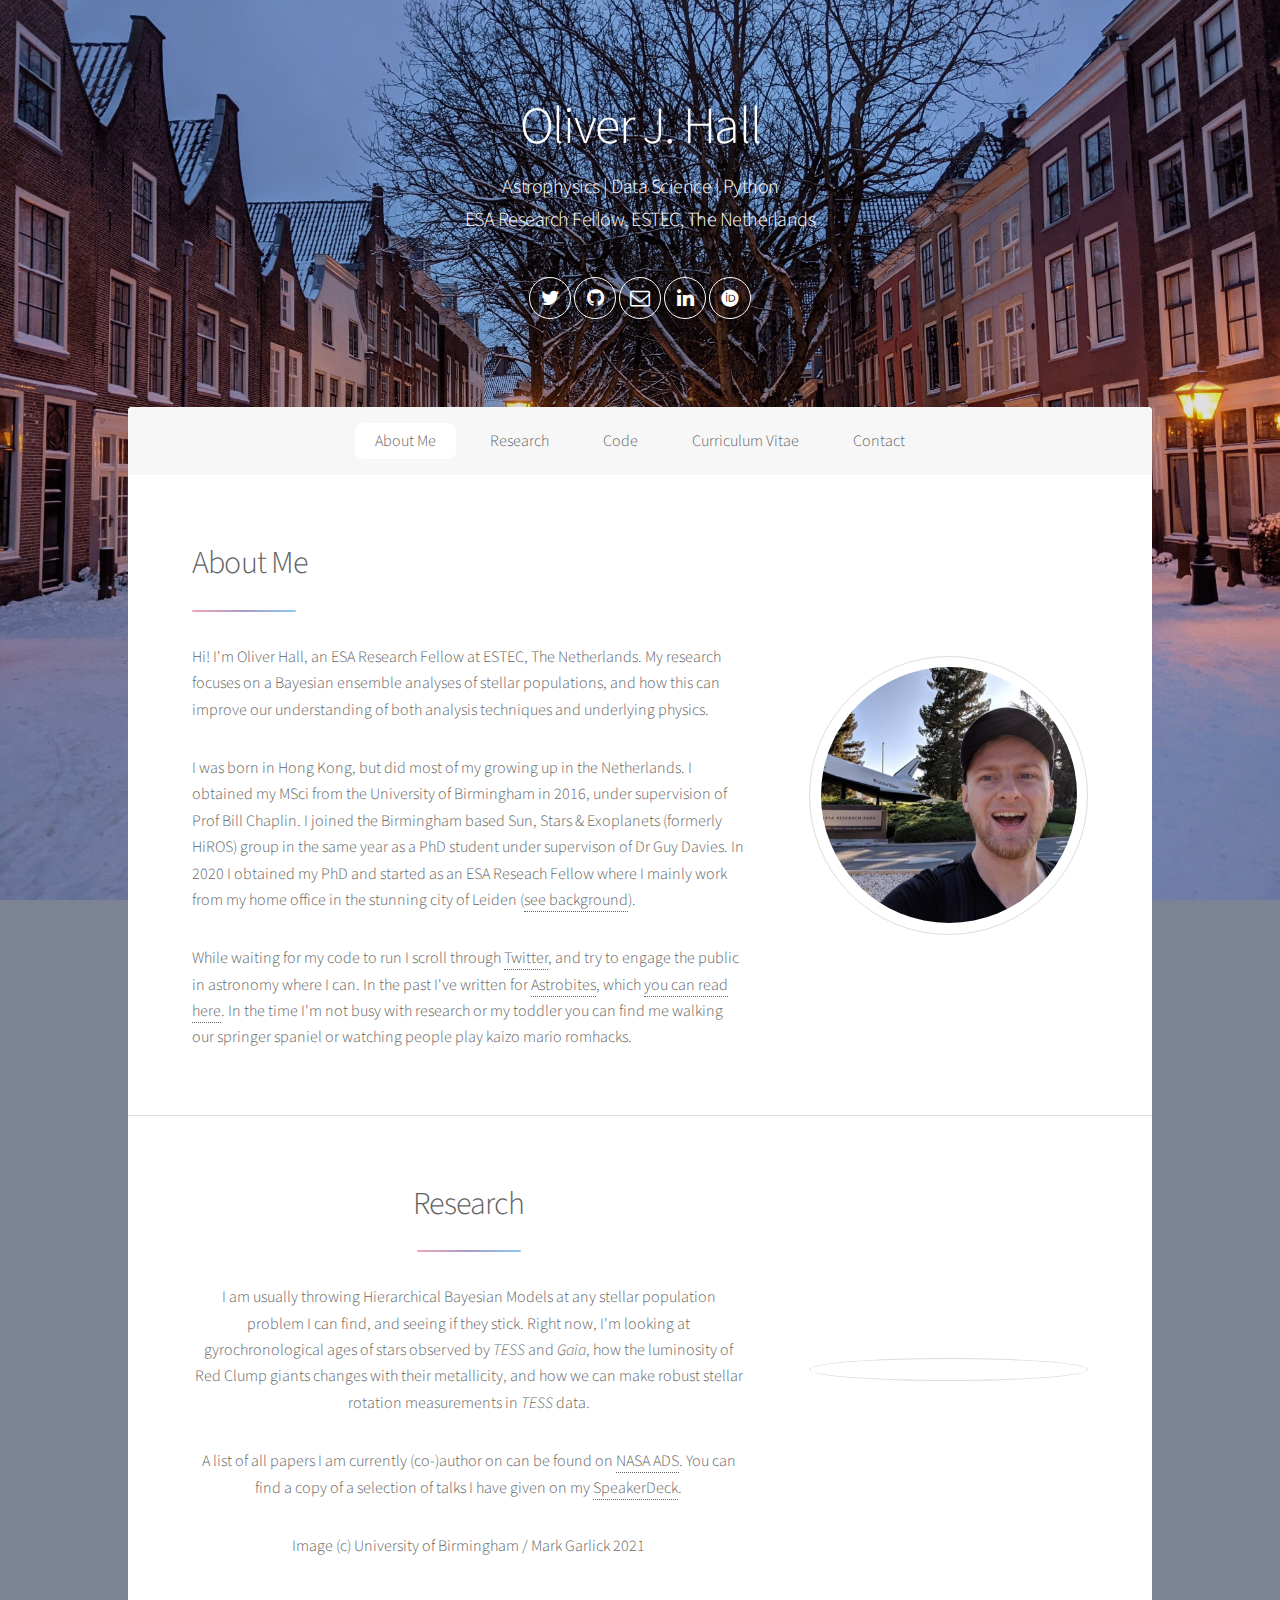
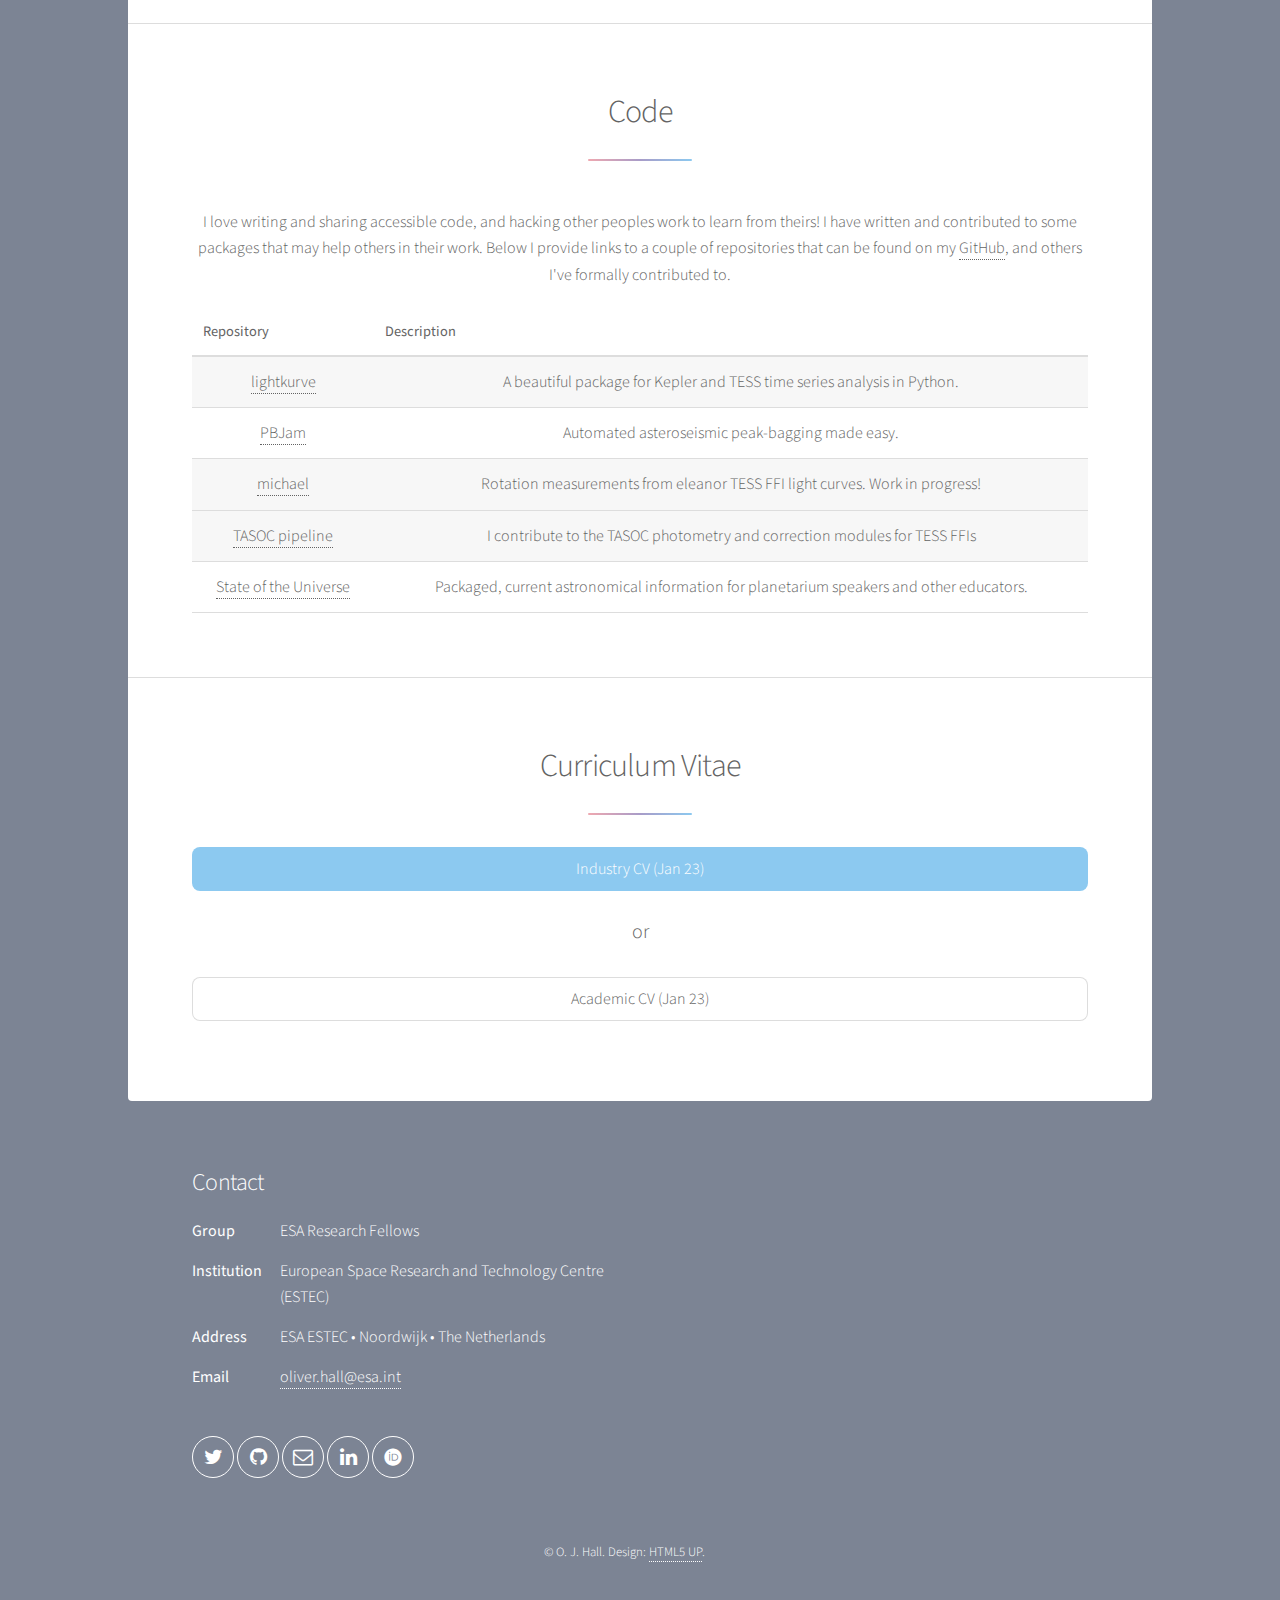
==== commit 58a6038f: "added cv" ====
--- a/index.html
+++ b/index.html
@@ -214,10 +214,10 @@
 								<header class="major">
 									<h2>Curriculum Vitae</h2>
 									<ul class="actions vertical">
-									<li><a href="industrycv.pdf" class="button special fit" download>Industry CV (Feb 23)</a></li>
+									<li><a href="industrycv.pdf" class="button special fit">Industry CV (Jan 23)</a></li>
 									<br/>
 									<h3>or</h3>
-									<li><a href="ojhall-cv.pdf" class="button special fit">Academic CV (Jan 23)</a></li>
+									<li><a href="ojhall-cv.pdf" class="button fit">Academic CV (Jan 23)</a></li>
 								</ul>
 							</section>
 
